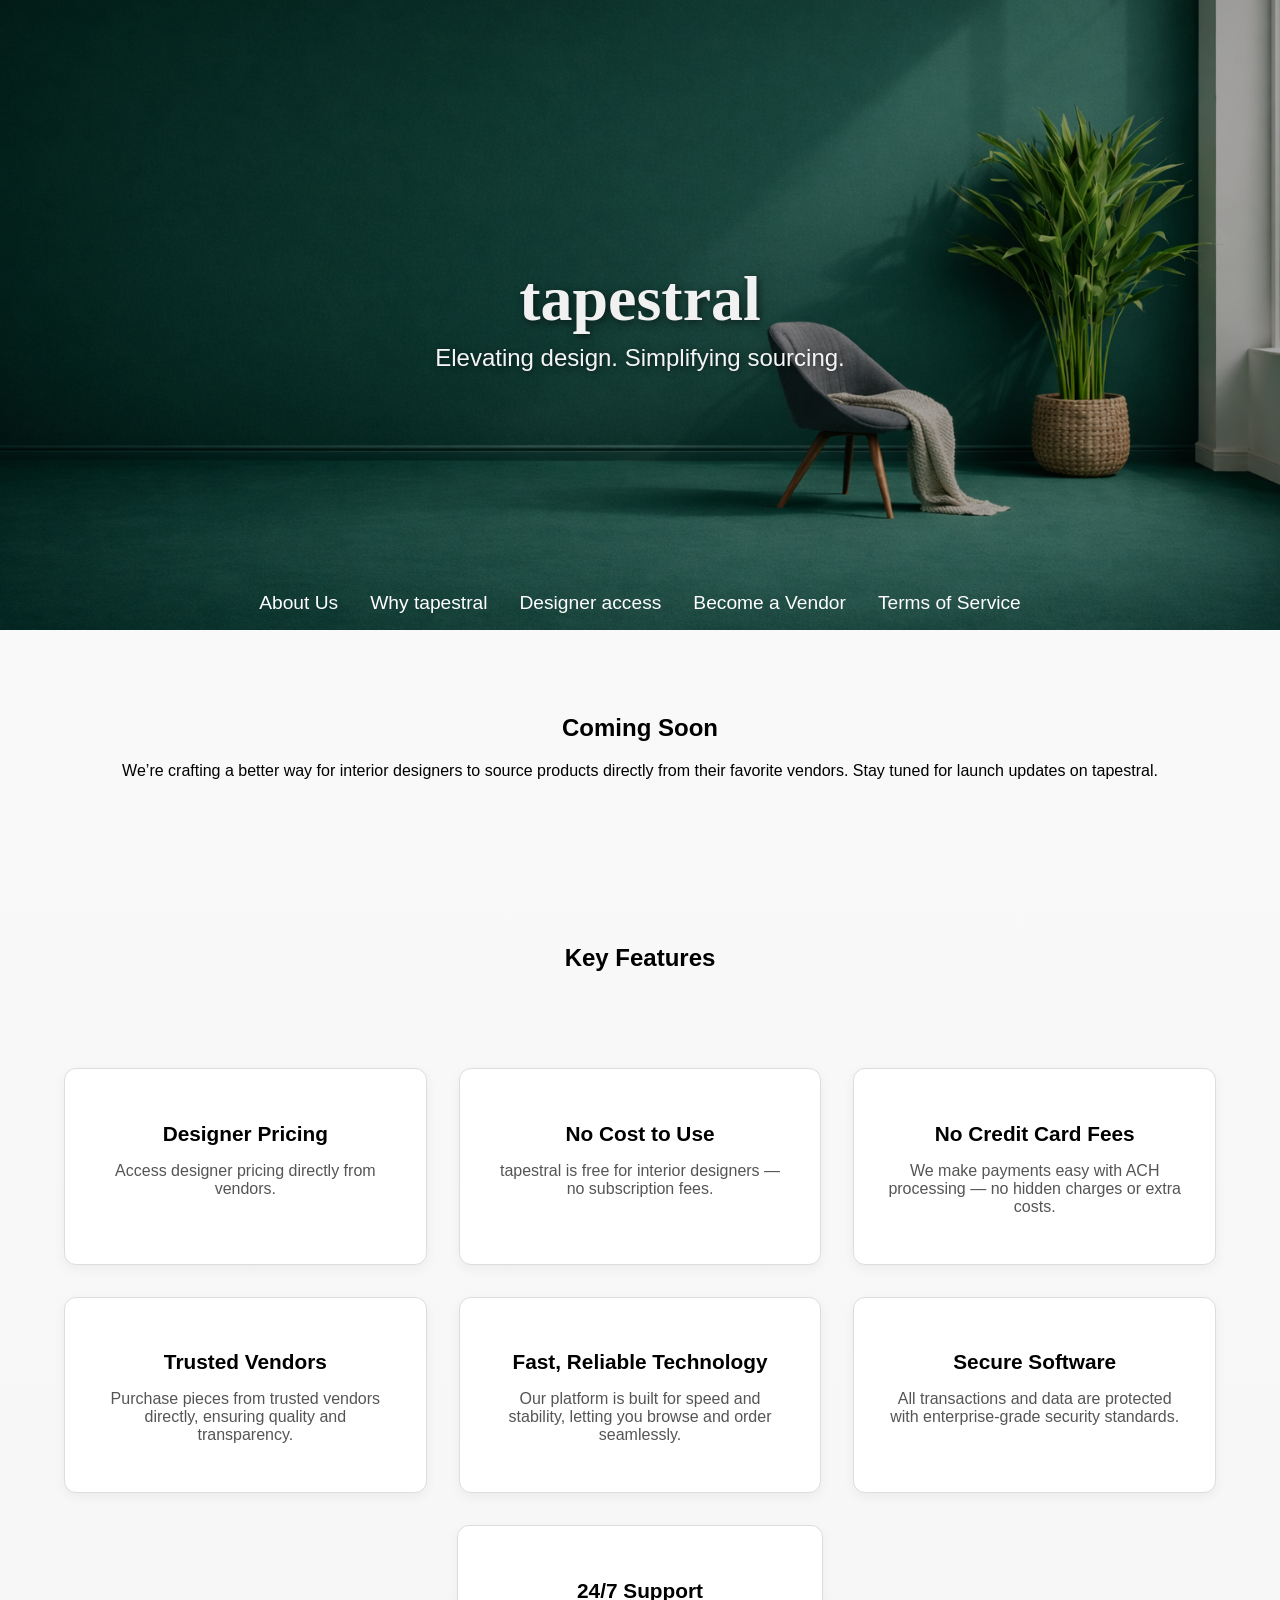
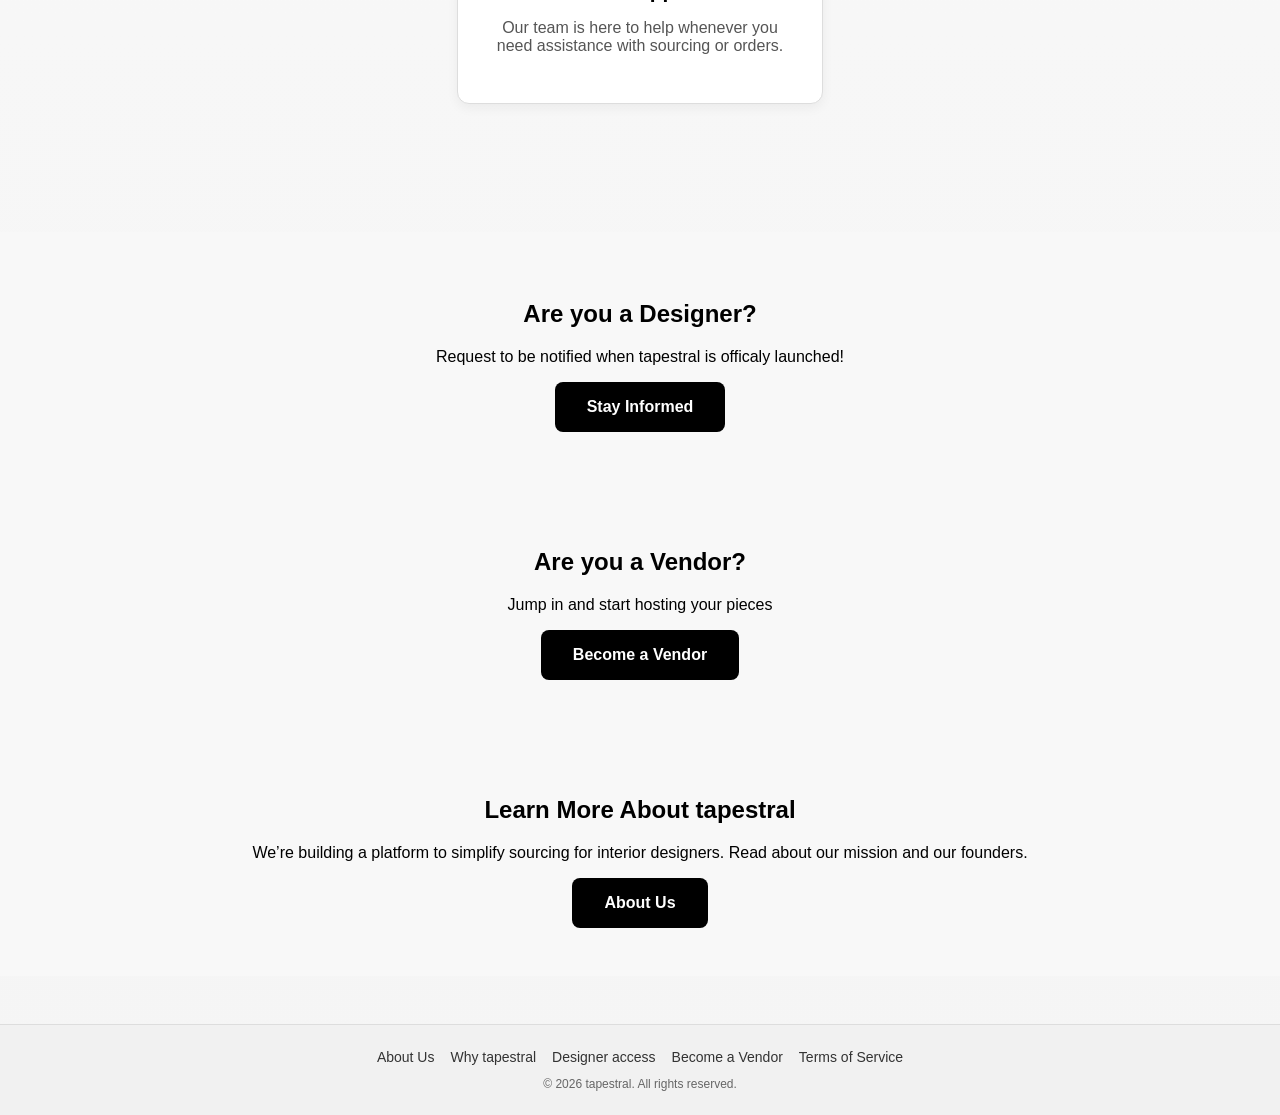
==== index.html @ f29b3b53 "update to brand image" ====
<!DOCTYPE html>
<html lang="en">

<head>
    <!-- Google tag (gtag.js) -->
    <script async src="https://www.googletagmanager.com/gtag/js?id=G-4TVK733BFR"></script>
    <script>
        window.dataLayer = window.dataLayer || [];
        function gtag() { dataLayer.push(arguments); }
        gtag('js', new Date());

        gtag('config', 'G-4TVK733BFR');
    </script>

    <meta charset="UTF-8" />
    <meta name="viewport" content="width=device-width, initial-scale=1.0" />


    <!-- Primary Meta Tags -->
    <title>Furniture for Interior Designers - tapestral</title>
    <meta name="title" content="Furniture for Interior Designers - tapestral">
    <meta name="description"
        content="tapestral is a sourcing platform built for interior designers. Purchase directly from trusted vendors, get designer pricing, and simplify your workflow. Launching soon!">
    <meta name="author" content="tapestral">
    <meta name="robots" content="all">

    <!-- Canonical URL -->
    <link rel="canonical" href="https://www.tapestral.com/index.html">
    <link rel="icon" href="https://www.tapestral.com/images/favicon.ico">

    <!-- Open Graph / Facebook -->
    <meta property="og:type" content="website">
    <meta property="og:url" content="https://www.tapestral.com/">
    <meta property="og:title" content="Furniture for Interior Designers - tapestral">
    <meta property="og:description"
        content="We’re crafting a better way for interior designers to source products directly from their favorite vendors. Request early access today.">
    <meta property="og:image" content="https://www.tapestral.com/images/tapestral_brand.png">

    <!-- Twitter -->
    <meta property="twitter:card" content="summary_large_image">
    <meta property="twitter:url" content="https://www.tapestral.com/">
    <meta property="twitter:title" content="Furniture for Interior Designers - tapestral">
    <meta property="twitter:description"
        content="A better way for interior designers to purchase from vendors. tapestral is launching soon.">
    <meta property="twitter:image" content="https://www.tapestral.com/images/tapestral_brand.png">

    <!-- Structured Data / Schema.org -->
    <script type="application/ld+json">
    {
        "@context": "https://schema.org",
        "@type": "Organization",
        "name": "tapestral",
        "url": "https://www.tapestral.com/",
        "logo": "https://www.tapestral.com/images/tapestral_brand.png",
        "description": "A platform for interior designers to purchase directly from vendors and simplify sourcing.",
        "sameAs": []
    }
    </script>

    <style>
        body {
            font-family: 'Inter', sans-serif;
            margin: 0;
            padding: 0;
            overflow-x: hidden;
        }

        .site-wrapper {
            min-height: 100vh;
            background: linear-gradient(180deg, #fafafa 0%, #f5f5f5 100%);
        }

        main {
            padding-top: 0;
        }

        /* Hero Section */
        .hero-header {
            position: relative;
            height: 70vh;
            background-image: url("images/tap_hero_8.png");
            background-size: cover;
            background-position: center;
            background-repeat: no-repeat;
            display: flex;
            justify-content: center;
            align-items: center;
            text-align: center;
        }

        .hero-header::before {
            content: '';
            position: absolute;
            inset: 0;
            background: rgba(0, 0, 0, 0.35);
            z-index: 1;
        }

        .hero-overlay {
            position: relative;
            z-index: 2;
            width: 100%;
            height: 100%;
            display: flex;
            flex-direction: column;
            justify-content: space-between;
            align-items: center;
            padding: 2rem;
            color: white;
            text-align: center;
        }

        .hero-center {
            display: flex;
            flex-direction: column;
            align-items: center;
            justify-content: center;
            flex-grow: 1;
        }

        .hero-title {
            font-family: 'Playfair Display', serif;
            font-size: 4rem;
            font-weight: bold;
            margin-bottom: 0.5rem;
            text-shadow: 2px 2px 8px rgba(0, 0, 0, 0.6);
            color: #f1f1f1;
        }

        .hero-subtitle {
            font-size: 1.5rem;
            font-weight: 400;
            margin: 0;
            color: #f5f5f5;
            text-shadow: 1px 1px 6px rgba(0, 0, 0, 0.5);
            max-width: 800px;
        }

        .hero-title a {
            color: inherit;
            text-decoration: none;
        }

        /* Desktop Nav */
        .hero-nav {
            display: flex;
            gap: 2rem;
            margin-bottom: 1rem;
        }

        .hero-nav a {
            color: white;
            text-decoration: none;
            font-size: 1.2rem;
            font-weight: 500;
            transition: color 0.3s ease;
        }

        .hero-nav a:hover {
            text-decoration: underline;
            color: #ffcc00;
        }

        .hamburger {
            display: none;
            position: absolute;
            top: 2rem;
            right: 2rem;
            width: 28px;
            height: 28px;
            cursor: pointer;
            z-index: 3;
            background: transparent;
            border: none;
            padding: 0;
        }

        .hamburger span {
            position: absolute;
            left: 0;
            width: 100%;
            height: 4px;
            background: white;
            border-radius: 2px;
            transform-origin: center;
            transition: all 0.3s ease;
        }

        .hamburger span:nth-child(1) {
            top: 8px;
        }

        .hamburger span:nth-child(2) {
            top: 16px;
        }

        .hamburger span:nth-child(3) {
            top: 24px;
        }

        .hamburger.active span:nth-child(1) {
            top: 16px;
            transform: rotate(45deg);
        }

        .hamburger.active span:nth-child(2) {
            opacity: 0;
        }

        .hamburger.active span:nth-child(3) {
            top: 16px;
            transform: rotate(-45deg);
        }


        .mobile-nav {
            flex-direction: column;
            position: absolute;
            top: 80px;
            right: 24px;
            background: white;
            padding: 1rem;
            border-radius: 8px;
            box-shadow: 0 4px 12px rgba(0, 0, 0, 0.2);
            z-index: 3;
            max-height: 0;
            overflow: hidden;
            opacity: 0;
            transform: translateY(-10px);
            transition: all 0.3s ease;
            display: flex;
            flex-direction: column;
            gap: 1rem;
        }

        .mobile-nav.open {
            max-height: 500px;
            opacity: 1;
            transform: translateY(0);
        }

        .mobile-nav a {
            color: black;
            text-decoration: none;
            padding: 0.5rem 0;
            font-weight: 500;
        }

        .mobile-nav a:hover {
            text-decoration: underline;
        }

        /* Responsive */
        @media (max-width: 768px) {
            .hero-nav {
                display: none;
            }

            .hamburger {
                display: block;
            }
        }

        /* Features Section */
        .features {
            display: flex;
            flex-wrap: wrap;
            justify-content: center;
            gap: 2rem;
            padding: 4rem 2rem;
            text-align: center;
        }

        .feature-card {
            background: #fff;
            border: 1px solid #ddd;
            border-radius: 12px;
            padding: 2rem;
            flex: 1 1 250px;
            max-width: 300px;
            box-shadow: 0 4px 12px rgba(0, 0, 0, 0.05);
            transition: transform 0.3s ease;
        }

        .feature-card:hover {
            transform: translateY(-5px);
        }

        .feature-card h3 {
            font-size: 1.3rem;
            margin-bottom: 0.5rem;
        }

        .feature-card p {
            font-size: 1rem;
            color: #555;
        }

        /* CTA Section */
        .cta-section {
            text-align: center;
            padding: 3rem 2rem;
            background: #f8f8f8;
        }

        .cta-button {
            display: inline-block;
            background: black;
            color: white;
            padding: 1rem 2rem;
            border-radius: 8px;
            text-decoration: none;
            font-weight: 600;
            transition: background 0.3s ease;
        }

        .cta-button:hover {
            background: grey;
        }

        /* Footer */
        .footer {
            background-color: #f1f1f1;
            color: #333;
            padding: 24px 16px;
            border-top: 1px solid #ddd;
            margin-top: 48px;
        }

        .footer-content {
            max-width: 1200px;
            margin: 0 auto;
            display: flex;
            flex-direction: column;
            align-items: center;
            text-align: center;
            gap: 12px;
        }

        .footer-links {
            display: flex;
            flex-wrap: wrap;
            gap: 16px;
            justify-content: center;
        }

        .footer-links a {
            color: #333;
            text-decoration: none;
            font-size: 14px;
        }

        .footer-links a:hover {
            text-decoration: underline;
        }

        .footer-copy {
            font-size: 12px;
            color: #666;
        }
    </style>
</head>

<body>
    <div class="site-wrapper">
        <div class="hero-header">
            <div class="hero-overlay">
                <div class="hero-center">
                    <h1 class="hero-title"><a href="index.html">tapestral</a></h1>
                    <h2 class="hero-subtitle">Elevating design. Simplifying sourcing.</h2>
                </div>

                <!-- Desktop Nav -->
                <nav class="hero-nav">
                    <a href="about.html">About Us</a>
                    <a href="why-tapestral.html">Why tapestral</a>
                    <a href="designer-access.html">Designer access</a>
                    <a href="become-a-vendor.html">Become a Vendor</a>
                    <a href="terms-of-service.html">Terms of Service</a>
                </nav>

                <!-- Mobile Nav -->
                <button class="hamburger" onclick="toggleMenu()">
                    <span></span>
                    <span></span>
                    <span></span>
                </button>
                <nav id="mobileNav" class="mobile-nav">
                    <a href="about.html">About Us</a>
                    <a href="why-tapestral.html">Why tapestral</a>
                    <a href="designer-access.html">Designer access</a>
                    <a href="become-a-vendor.html">Become a Vendor</a>
                    <a href="terms-of-service.html">Terms of Service</a>
                </nav>
            </div>
        </div>

        <main>
            <section style="padding: 4rem; text-align: center;">
                <h2>Coming Soon</h2>
                <p>We’re crafting a better way for interior designers to source products directly from their favorite
                    vendors. Stay tuned for launch updates on tapestral.</p>
            </section>

            <section style="padding: 4rem 2rem; text-align: center;">
                <h2 style="margin-bottom: 2rem;">Key Features</h2>
                <div class="features">
                    <div class="feature-card">
                        <h3>Designer Pricing</h3>
                        <p>Access designer pricing directly from vendors.</p>
                    </div>
                    <div class="feature-card">
                        <h3>No Cost to Use</h3>
                        <p>tapestral is free for interior designers — no subscription fees.</p>
                    </div>
                    <div class="feature-card">
                        <h3>No Credit Card Fees</h3>
                        <p>We make payments easy with ACH processing — no hidden charges or extra costs.</p>
                    </div>
                    <div class="feature-card">
                        <h3>Trusted Vendors</h3>
                        <p>Purchase pieces from trusted vendors directly, ensuring quality and transparency.</p>
                    </div>
                    <div class="feature-card">
                        <h3>Fast, Reliable Technology</h3>
                        <p>Our platform is built for speed and stability, letting you browse and order seamlessly.</p>
                    </div>
                    <div class="feature-card">
                        <h3>Secure Software</h3>
                        <p>All transactions and data are protected with enterprise-grade security standards.</p>
                    </div>
                    <div class="feature-card">
                        <h3>24/7 Support</h3>
                        <p>Our team is here to help whenever you need assistance with sourcing or orders.</p>
                    </div>
                </div>
            </section>
            <section class="cta-section">
                <h2>Are you a Designer?</h2>
                <p>Request to be notified when tapestral is officaly launched!</p>
                <a href="designer-access.html" class="cta-button">Stay Informed</a>
            </section>

            <section class="cta-section">
                <h2>Are you a Vendor?</h2>
                <p>Jump in and start hosting your pieces</p>
                <a href="become-a-vendor.html" class="cta-button">Become a Vendor</a>
            </section>

            <section class="cta-section">
                <h2>Learn More About tapestral</h2>
                <p>We’re building a platform to simplify sourcing for interior designers. Read about our mission and our
                    founders.</p>
                <a href="about.html" class="cta-button">About Us</a>
            </section>


            <footer class="footer">
                <div class="footer-content">
                    <div class="footer-links">
                        <a href="about.html">About Us</a>
                        <a href="why-tapestral.html">Why tapestral</a>
                        <a href="designer-access.html">Designer access</a>
                        <a href="become-a-vendor.html">Become a Vendor</a>
                        <a href="terms-of-service.html">Terms of Service</a>
                    </div>
                    <div class="footer-copy">
                        &copy; <span id="year"></span> tapestral. All rights reserved.
                    </div>
                </div>
            </footer>
        </main>
    </div>

    <script>
        // Year auto-update
        document.getElementById("year").textContent = new Date().getFullYear();

        // Toggle mobile nav
        function toggleMenu() {
            const nav = document.getElementById("mobileNav");
            const burger = document.querySelector(".hamburger");

            nav.classList.toggle("open");
            burger.classList.toggle("active");
        }
    </script>
</body>

</html>
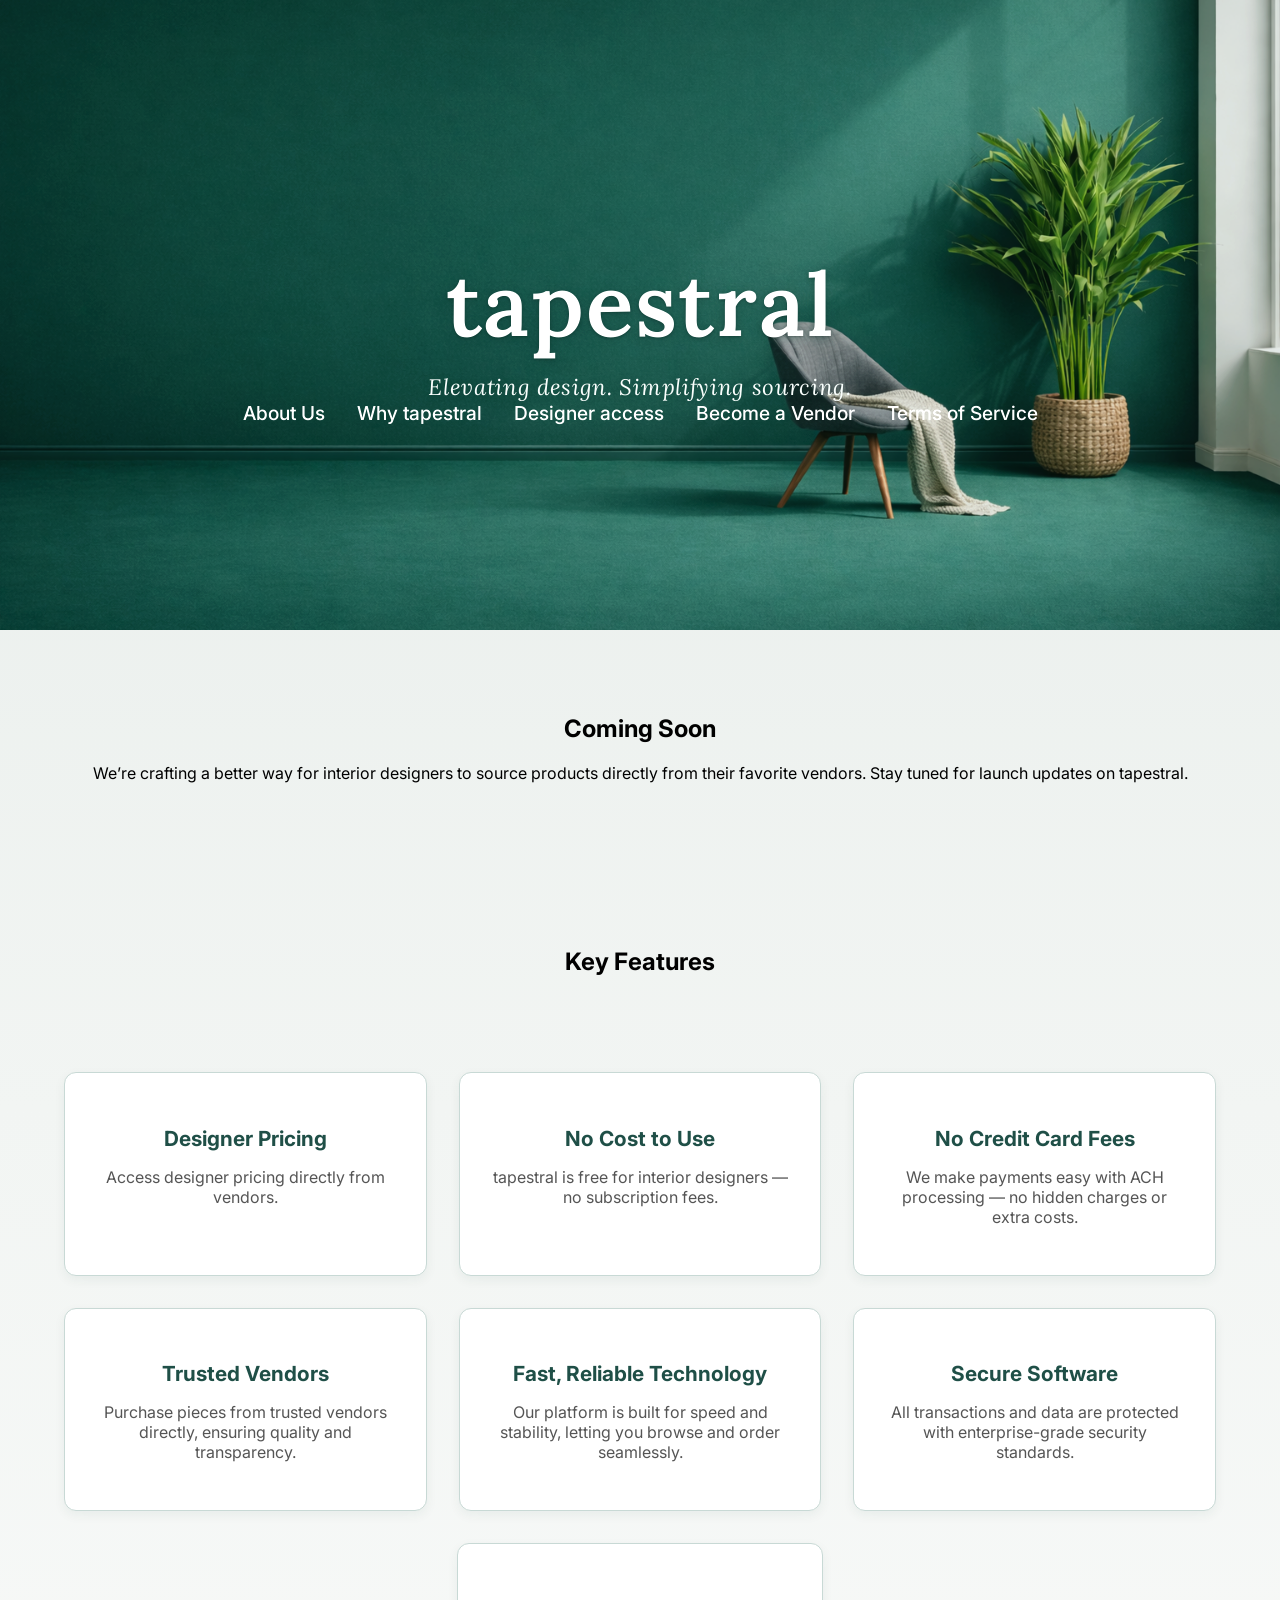
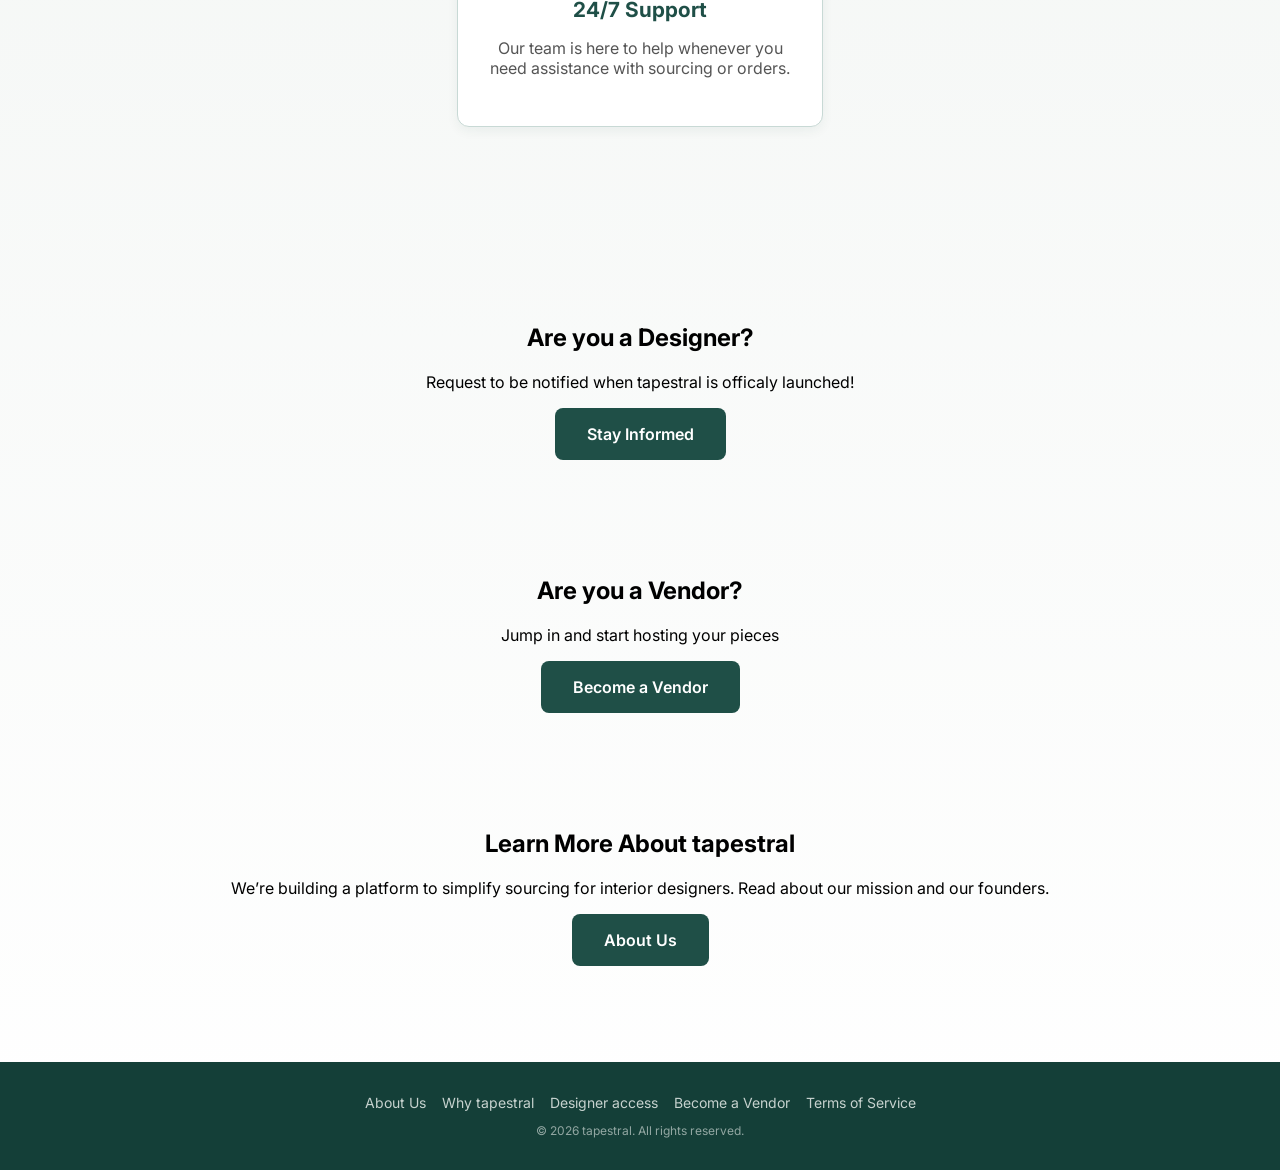
==== commit 303eae1c: "update to brand image" ====
--- a/index.html
+++ b/index.html
@@ -27,6 +27,9 @@
     <!-- Canonical URL -->
     <link rel="canonical" href="https://www.tapestral.com/index.html">
     <link rel="icon" href="https://www.tapestral.com/images/favicon.ico">
+    <link rel="preconnect" href="https://fonts.googleapis.com">
+    <link rel="preconnect" href="https://fonts.gstatic.com" crossorigin>
+    <link href="https://fonts.googleapis.com/css2?family=Lora:ital,wght@0,400;0,500;0,600;0,700;1,400&family=Inter:wght@300;400;500;600&display=swap" rel="stylesheet">
 
     <!-- Open Graph / Facebook -->
     <meta property="og:type" content="website">
@@ -57,211 +60,8 @@
     }
     </script>
 
+    <link rel="stylesheet" href="style.css">
     <style>
-        body {
-            font-family: 'Inter', sans-serif;
-            margin: 0;
-            padding: 0;
-            overflow-x: hidden;
-        }
-
-        .site-wrapper {
-            min-height: 100vh;
-            background: linear-gradient(180deg, #fafafa 0%, #f5f5f5 100%);
-        }
-
-        main {
-            padding-top: 0;
-        }
-
-        /* Hero Section */
-        .hero-header {
-            position: relative;
-            height: 70vh;
-            background-image: url("images/tap_hero_8.png");
-            background-size: cover;
-            background-position: center;
-            background-repeat: no-repeat;
-            display: flex;
-            justify-content: center;
-            align-items: center;
-            text-align: center;
-        }
-
-        .hero-header::before {
-            content: '';
-            position: absolute;
-            inset: 0;
-            background: rgba(0, 0, 0, 0.35);
-            z-index: 1;
-        }
-
-        .hero-overlay {
-            position: relative;
-            z-index: 2;
-            width: 100%;
-            height: 100%;
-            display: flex;
-            flex-direction: column;
-            justify-content: space-between;
-            align-items: center;
-            padding: 2rem;
-            color: white;
-            text-align: center;
-        }
-
-        .hero-center {
-            display: flex;
-            flex-direction: column;
-            align-items: center;
-            justify-content: center;
-            flex-grow: 1;
-        }
-
-        .hero-title {
-            font-family: 'Playfair Display', serif;
-            font-size: 4rem;
-            font-weight: bold;
-            margin-bottom: 0.5rem;
-            text-shadow: 2px 2px 8px rgba(0, 0, 0, 0.6);
-            color: #f1f1f1;
-        }
-
-        .hero-subtitle {
-            font-size: 1.5rem;
-            font-weight: 400;
-            margin: 0;
-            color: #f5f5f5;
-            text-shadow: 1px 1px 6px rgba(0, 0, 0, 0.5);
-            max-width: 800px;
-        }
-
-        .hero-title a {
-            color: inherit;
-            text-decoration: none;
-        }
-
-        /* Desktop Nav */
-        .hero-nav {
-            display: flex;
-            gap: 2rem;
-            margin-bottom: 1rem;
-        }
-
-        .hero-nav a {
-            color: white;
-            text-decoration: none;
-            font-size: 1.2rem;
-            font-weight: 500;
-            transition: color 0.3s ease;
-        }
-
-        .hero-nav a:hover {
-            text-decoration: underline;
-            color: #ffcc00;
-        }
-
-        .hamburger {
-            display: none;
-            position: absolute;
-            top: 2rem;
-            right: 2rem;
-            width: 28px;
-            height: 28px;
-            cursor: pointer;
-            z-index: 3;
-            background: transparent;
-            border: none;
-            padding: 0;
-        }
-
-        .hamburger span {
-            position: absolute;
-            left: 0;
-            width: 100%;
-            height: 4px;
-            background: white;
-            border-radius: 2px;
-            transform-origin: center;
-            transition: all 0.3s ease;
-        }
-
-        .hamburger span:nth-child(1) {
-            top: 8px;
-        }
-
-        .hamburger span:nth-child(2) {
-            top: 16px;
-        }
-
-        .hamburger span:nth-child(3) {
-            top: 24px;
-        }
-
-        .hamburger.active span:nth-child(1) {
-            top: 16px;
-            transform: rotate(45deg);
-        }
-
-        .hamburger.active span:nth-child(2) {
-            opacity: 0;
-        }
-
-        .hamburger.active span:nth-child(3) {
-            top: 16px;
-            transform: rotate(-45deg);
-        }
-
-
-        .mobile-nav {
-            flex-direction: column;
-            position: absolute;
-            top: 80px;
-            right: 24px;
-            background: white;
-            padding: 1rem;
-            border-radius: 8px;
-            box-shadow: 0 4px 12px rgba(0, 0, 0, 0.2);
-            z-index: 3;
-            max-height: 0;
-            overflow: hidden;
-            opacity: 0;
-            transform: translateY(-10px);
-            transition: all 0.3s ease;
-            display: flex;
-            flex-direction: column;
-            gap: 1rem;
-        }
-
-        .mobile-nav.open {
-            max-height: 500px;
-            opacity: 1;
-            transform: translateY(0);
-        }
-
-        .mobile-nav a {
-            color: black;
-            text-decoration: none;
-            padding: 0.5rem 0;
-            font-weight: 500;
-        }
-
-        .mobile-nav a:hover {
-            text-decoration: underline;
-        }
-
-        /* Responsive */
-        @media (max-width: 768px) {
-            .hero-nav {
-                display: none;
-            }
-
-            .hamburger {
-                display: block;
-            }
-        }
-
-        /* Features Section */
         .features {
             display: flex;
             flex-wrap: wrap;
@@ -273,12 +73,12 @@
 
         .feature-card {
             background: #fff;
-            border: 1px solid #ddd;
+            border: 1px solid #c8d9d5;
             border-radius: 12px;
             padding: 2rem;
             flex: 1 1 250px;
             max-width: 300px;
-            box-shadow: 0 4px 12px rgba(0, 0, 0, 0.05);
+            box-shadow: 0 4px 12px rgba(20, 63, 56, 0.06);
             transition: transform 0.3s ease;
         }
 
@@ -289,74 +89,12 @@
         .feature-card h3 {
             font-size: 1.3rem;
             margin-bottom: 0.5rem;
+            color: #1f4f47;
         }
 
         .feature-card p {
             font-size: 1rem;
             color: #555;
-        }
-
-        /* CTA Section */
-        .cta-section {
-            text-align: center;
-            padding: 3rem 2rem;
-            background: #f8f8f8;
-        }
-
-        .cta-button {
-            display: inline-block;
-            background: black;
-            color: white;
-            padding: 1rem 2rem;
-            border-radius: 8px;
-            text-decoration: none;
-            font-weight: 600;
-            transition: background 0.3s ease;
-        }
-
-        .cta-button:hover {
-            background: grey;
-        }
-
-        /* Footer */
-        .footer {
-            background-color: #f1f1f1;
-            color: #333;
-            padding: 24px 16px;
-            border-top: 1px solid #ddd;
-            margin-top: 48px;
-        }
-
-        .footer-content {
-            max-width: 1200px;
-            margin: 0 auto;
-            display: flex;
-            flex-direction: column;
-            align-items: center;
-            text-align: center;
-            gap: 12px;
-        }
-
-        .footer-links {
-            display: flex;
-            flex-wrap: wrap;
-            gap: 16px;
-            justify-content: center;
-        }
-
-        .footer-links a {
-            color: #333;
-            text-decoration: none;
-            font-size: 14px;
-        }
-
-        .footer-links a:hover {
-            text-decoration: underline;
-        }
-
-        .footer-copy {
-            font-size: 12px;
-            color: #666;
         }
     </style>
 </head>
--- a/style.css
+++ b/style.css
@@ -0,0 +1,304 @@
+/* ============================
+   Tapestral – Global Styles
+   ============================ */
+
+/* Base */
+body {
+    font-family: 'Inter', sans-serif;
+    margin: 0;
+    padding: 0;
+    overflow-x: hidden;
+}
+
+.site-wrapper {
+    min-height: 100vh;
+    background: linear-gradient(180deg, #E6ECE9 0%, #F2F5F3 40%, #ffffff 100%);
+}
+
+main {
+    padding-top: 0;
+}
+
+/* ============================
+   Hero Section
+   ============================ */
+
+.hero-header {
+    position: relative;
+    min-height: 70vh;
+    background-image: url("images/tap_hero_8.png");
+    background-size: cover;
+    background-position: center;
+    background-repeat: no-repeat;
+    display: flex;
+    justify-content: center;
+    align-items: center;
+    text-align: center;
+    filter: brightness(1.04) saturate(1.02);
+}
+
+.hero-header::before {
+    content: '';
+    position: absolute;
+    inset: 0;
+    background: rgba(20, 63, 56, 0.15);
+    z-index: 1;
+}
+
+.hero-overlay {
+    position: relative;
+    z-index: 2;
+    width: 100%;
+    height: 100%;
+    display: flex;
+    flex-direction: column;
+    justify-content: space-between;
+    align-items: center;
+    padding: 2rem;
+    color: white;
+    text-align: center;
+}
+
+.hero-center {
+    display: flex;
+    flex-direction: column;
+    align-items: center;
+    justify-content: center;
+    flex-grow: 1;
+}
+
+.hero-title {
+    font-family: 'Lora', serif;
+    font-size: clamp(3rem, 8vw, 5.5rem);
+    font-weight: 600;
+    margin-bottom: 0.75rem;
+    letter-spacing: 0.02em;
+    text-shadow: 0 2px 12px rgba(20, 63, 56, 0.5), 0 1px 3px rgba(0, 0, 0, 0.3);
+    color: #ffffff;
+}
+
+.hero-subtitle {
+    font-family: 'Lora', serif;
+    font-size: clamp(1rem, 2.5vw, 1.4rem);
+    font-weight: 400;
+    font-style: italic;
+    margin: 0;
+    color: #f0f5f3;
+    text-shadow: 0 1px 6px rgba(20, 63, 56, 0.4);
+    max-width: 600px;
+    letter-spacing: 0.03em;
+}
+
+.hero-title a {
+    color: inherit;
+    text-decoration: none;
+}
+
+/* ============================
+   Navigation
+   ============================ */
+
+.hero-nav {
+    display: flex;
+    gap: 2rem;
+    margin-bottom: 1rem;
+}
+
+.hero-nav a {
+    color: white;
+    text-decoration: none;
+    font-size: 1.2rem;
+    font-weight: 500;
+    transition: color 0.3s ease;
+}
+
+.hero-nav a:hover {
+    text-decoration: underline;
+    color: #E6ECE9;
+}
+
+.hamburger {
+    display: none;
+    position: absolute;
+    top: 2rem;
+    right: 2rem;
+    width: 28px;
+    height: 28px;
+    cursor: pointer;
+    z-index: 3;
+    background: transparent;
+    border: none;
+    padding: 0;
+}
+
+.hamburger span {
+    position: absolute;
+    left: 0;
+    width: 100%;
+    height: 4px;
+    background: white;
+    border-radius: 2px;
+    transform-origin: center;
+    transition: all 0.3s ease;
+}
+
+.hamburger span:nth-child(1) { top: 8px; }
+.hamburger span:nth-child(2) { top: 16px; }
+.hamburger span:nth-child(3) { top: 24px; }
+
+.hamburger.active span:nth-child(1) {
+    top: 16px;
+    transform: rotate(45deg);
+}
+
+.hamburger.active span:nth-child(2) {
+    opacity: 0;
+}
+
+.hamburger.active span:nth-child(3) {
+    top: 16px;
+    transform: rotate(-45deg);
+}
+
+.mobile-nav {
+    flex-direction: column;
+    position: absolute;
+    top: 80px;
+    right: 24px;
+    background: #1f4f47;
+    padding: 1rem;
+    border-radius: 8px;
+    box-shadow: 0 4px 16px rgba(20, 63, 56, 0.4);
+    z-index: 3;
+    max-height: 0;
+    overflow: hidden;
+    opacity: 0;
+    transform: translateY(-10px);
+    transition: all 0.3s ease;
+    display: flex;
+    flex-direction: column;
+    gap: 1rem;
+}
+
+.mobile-nav.open {
+    max-height: 500px;
+    opacity: 1;
+    transform: translateY(0);
+}
+
+.mobile-nav a {
+    color: #E6ECE9;
+    text-decoration: none;
+    padding: 0.5rem 0;
+    font-weight: 500;
+}
+
+.mobile-nav a:hover {
+    color: #ffffff;
+    text-decoration: underline;
+}
+
+@media (max-width: 768px) {
+    .hero-nav {
+        display: none;
+    }
+
+    .hamburger {
+        display: block;
+    }
+}
+
+/* ============================
+   Shared Components
+   ============================ */
+
+.highlight-box {
+    background: #f0f5f3;
+    border: 1px solid #c8d9d5;
+    border-radius: 8px;
+    padding: 20px;
+    margin: 20px 0;
+}
+
+.highlight-box h3 {
+    margin-top: 0;
+    font-size: 20px;
+    color: #1f4f47;
+}
+
+.highlight-box ul {
+    margin: 12px 0 0;
+    padding-left: 20px;
+}
+
+.highlight-box ul li {
+    margin-bottom: 10px;
+    color: #555;
+}
+
+.cta-section {
+    text-align: center;
+    padding: 3rem 2rem;
+    background: transparent;
+}
+
+.cta-button {
+    display: inline-block;
+    background: #1f4f47;
+    color: white;
+    padding: 1rem 2rem;
+    border-radius: 8px;
+    text-decoration: none;
+    font-weight: 600;
+    transition: background 0.3s ease;
+}
+
+.cta-button:hover {
+    background: #143f38;
+}
+
+/* ============================
+   Footer
+   ============================ */
+
+.footer {
+    background-color: #143f38;
+    color: #E6ECE9;
+    padding: 32px 16px;
+    margin-top: 48px;
+}
+
+.footer-content {
+    max-width: 1200px;
+    margin: 0 auto;
+    display: flex;
+    flex-direction: column;
+    align-items: center;
+    text-align: center;
+    gap: 12px;
+}
+
+.footer-links {
+    display: flex;
+    flex-wrap: wrap;
+    gap: 16px;
+    justify-content: center;
+}
+
+.footer-links a {
+    color: #E6ECE9;
+    text-decoration: none;
+    font-size: 14px;
+    opacity: 0.85;
+}
+
+.footer-links a:hover {
+    text-decoration: underline;
+    opacity: 1;
+}
+
+.footer-copy {
+    font-size: 12px;
+    color: #E6ECE9;
+    opacity: 0.6;
+}
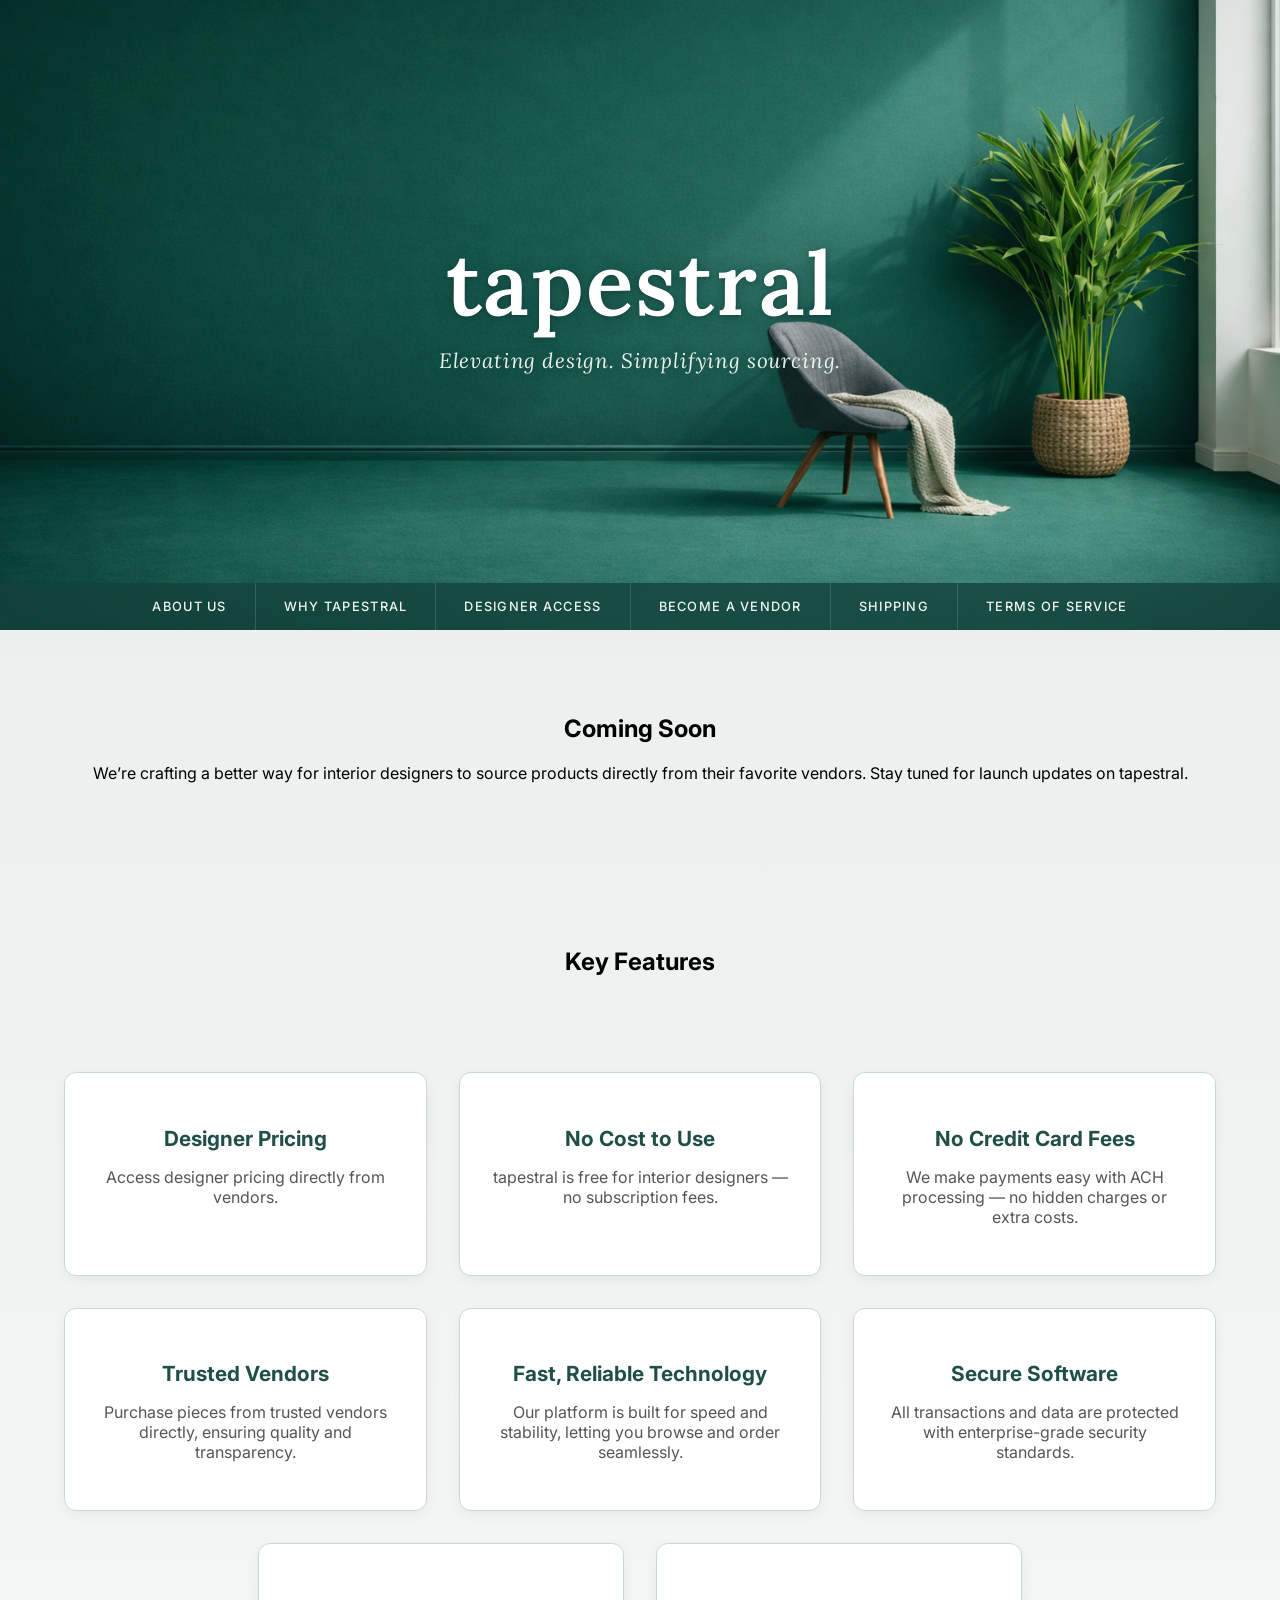
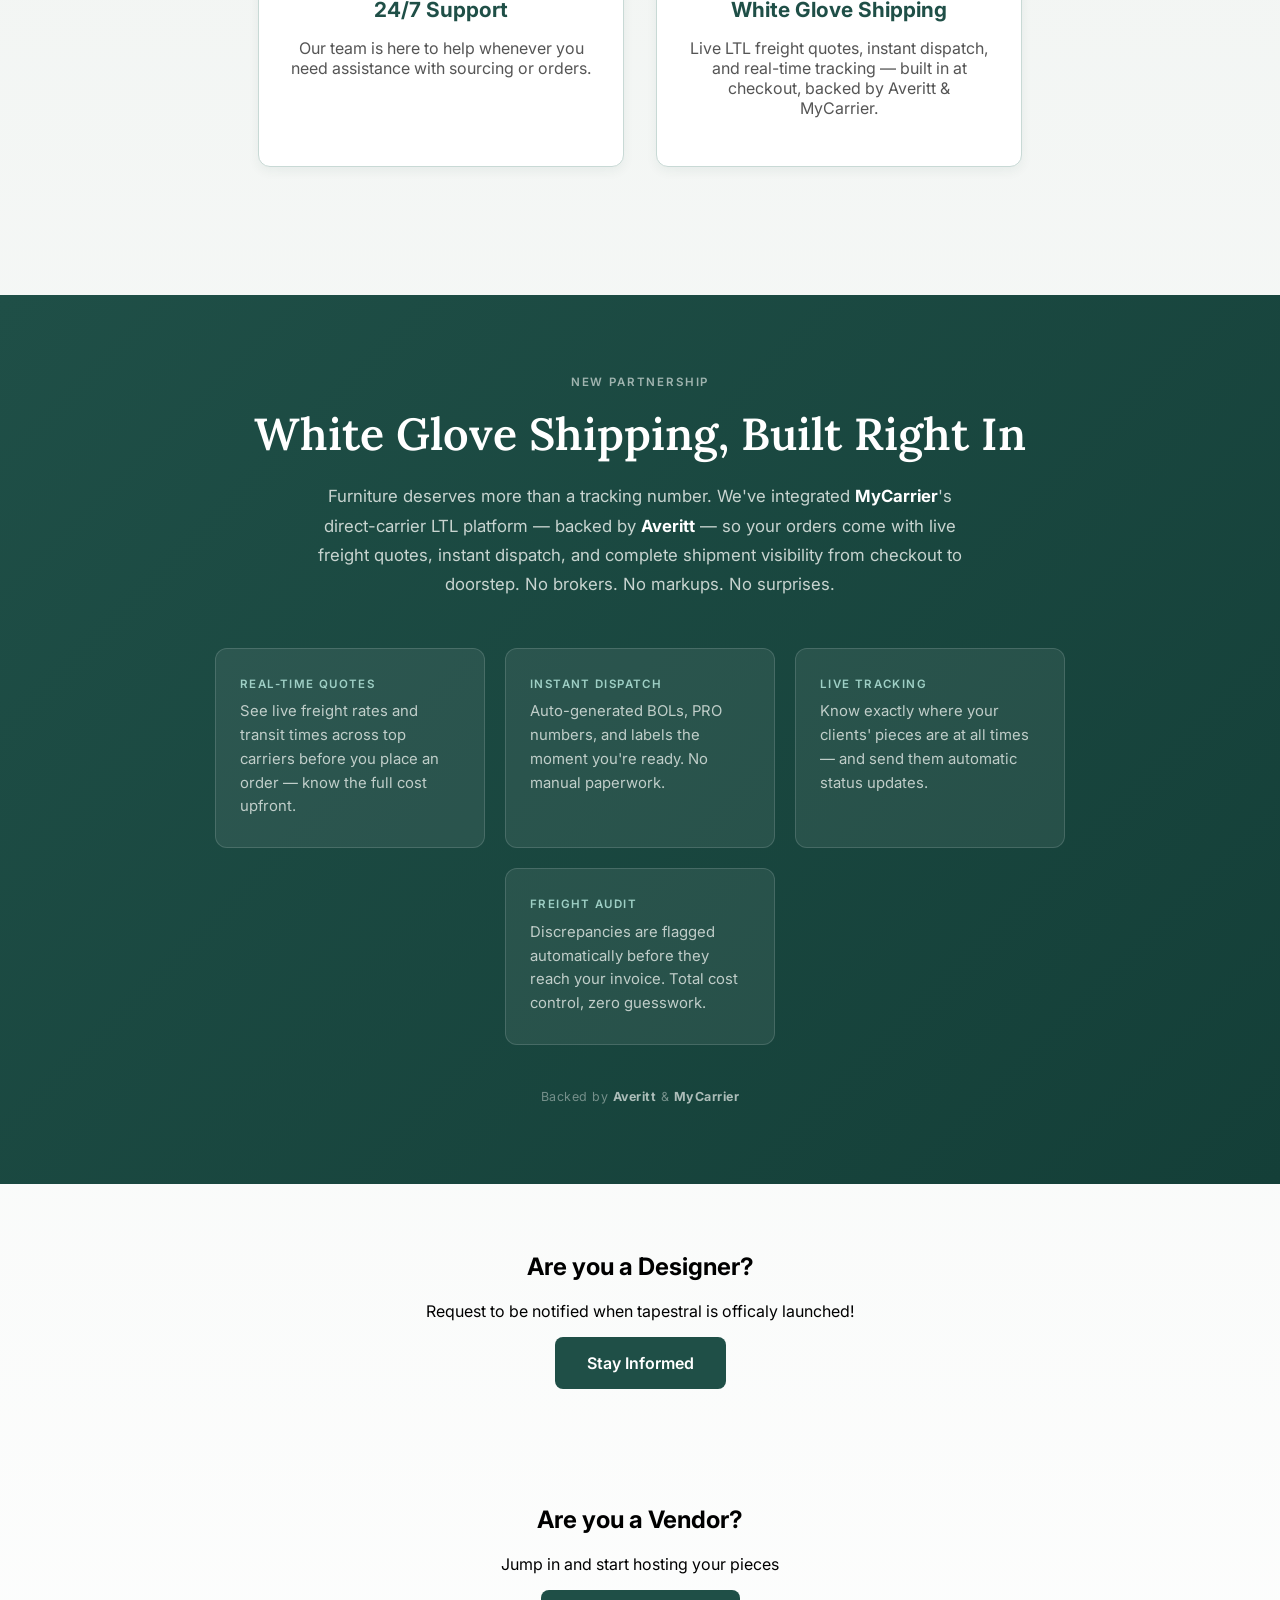
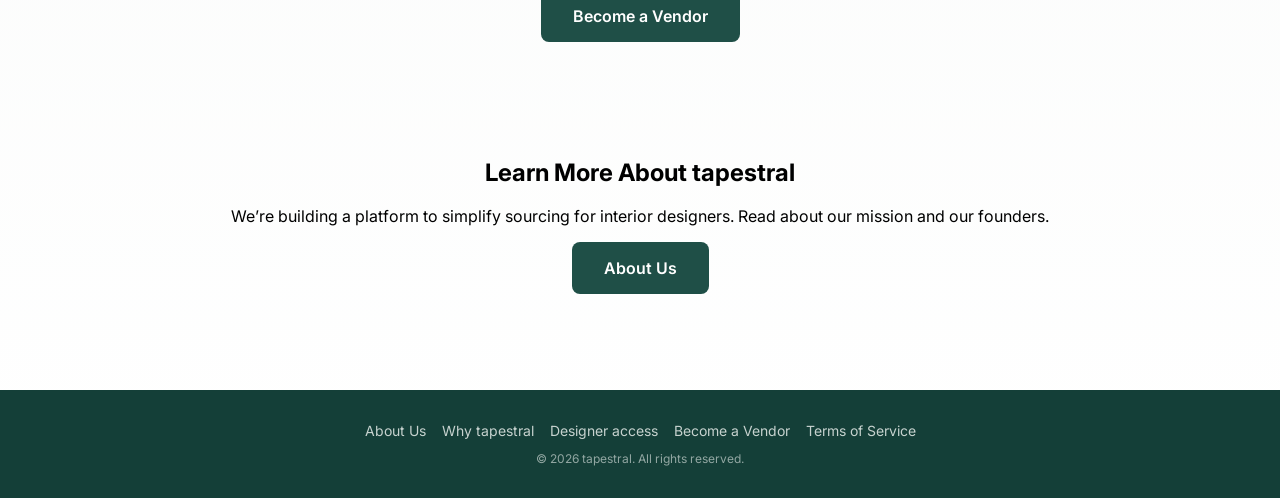
==== commit a0afe134: "update partnership" ====
--- a/index.html
+++ b/index.html
@@ -114,6 +114,7 @@
                     <a href="why-tapestral.html">Why tapestral</a>
                     <a href="designer-access.html">Designer access</a>
                     <a href="become-a-vendor.html">Become a Vendor</a>
+                    <a href="#shipping">Shipping</a>
                     <a href="terms-of-service.html">Terms of Service</a>
                 </nav>
 
@@ -128,6 +129,7 @@
                     <a href="why-tapestral.html">Why tapestral</a>
                     <a href="designer-access.html">Designer access</a>
                     <a href="become-a-vendor.html">Become a Vendor</a>
+                    <a href="#shipping">Shipping</a>
                     <a href="terms-of-service.html">Terms of Service</a>
                 </nav>
             </div>
@@ -171,8 +173,45 @@
                         <h3>24/7 Support</h3>
                         <p>Our team is here to help whenever you need assistance with sourcing or orders.</p>
                     </div>
-                </div>
-            </section>
+                    <div class="feature-card">
+                        <h3>White Glove Shipping</h3>
+                        <p>Live LTL freight quotes, instant dispatch, and real-time tracking — built in at checkout, backed by Averitt &amp; MyCarrier.</p>
+                    </div>
+                </div>
+            </section>
+
+            <section id="shipping" class="shipping-section">
+                <div class="shipping-inner">
+                    <div class="partner-eyebrow">New Partnership</div>
+                    <h2 class="shipping-heading">White Glove Shipping, Built Right In</h2>
+                    <p class="shipping-intro">
+                        Furniture deserves more than a tracking number. We've integrated <strong>MyCarrier</strong>'s
+                        direct-carrier LTL platform — backed by <strong>Averitt</strong> — so your orders come with
+                        live freight quotes, instant dispatch, and complete shipment visibility from checkout to
+                        doorstep. No brokers. No markups. No surprises.
+                    </p>
+                    <div class="shipping-features">
+                        <div class="shipping-card">
+                            <div class="shipping-card-label">Real-Time Quotes</div>
+                            <p>See live freight rates and transit times across top carriers before you place an order — know the full cost upfront.</p>
+                        </div>
+                        <div class="shipping-card">
+                            <div class="shipping-card-label">Instant Dispatch</div>
+                            <p>Auto-generated BOLs, PRO numbers, and labels the moment you're ready. No manual paperwork.</p>
+                        </div>
+                        <div class="shipping-card">
+                            <div class="shipping-card-label">Live Tracking</div>
+                            <p>Know exactly where your clients' pieces are at all times — and send them automatic status updates.</p>
+                        </div>
+                        <div class="shipping-card">
+                            <div class="shipping-card-label">Freight Audit</div>
+                            <p>Discrepancies are flagged automatically before they reach your invoice. Total cost control, zero guesswork.</p>
+                        </div>
+                    </div>
+                    <p class="shipping-powered">Backed by <strong>Averitt</strong> &amp; <strong>MyCarrier</strong></p>
+                </div>
+            </section>
+
             <section class="cta-section">
                 <h2>Are you a Designer?</h2>
                 <p>Request to be notified when tapestral is officaly launched!</p>
--- a/style.css
+++ b/style.css
@@ -25,15 +25,12 @@
 
 .hero-header {
     position: relative;
-    min-height: 70vh;
+    height: 70vh;
+    min-height: 420px;
     background-image: url("images/tap_hero_8.png");
     background-size: cover;
     background-position: center;
     background-repeat: no-repeat;
-    display: flex;
-    justify-content: center;
-    align-items: center;
-    text-align: center;
     filter: brightness(1.04) saturate(1.02);
 }
 
@@ -41,52 +38,49 @@
     content: '';
     position: absolute;
     inset: 0;
-    background: rgba(20, 63, 56, 0.15);
+    background: rgba(20, 63, 56, 0.12);
     z-index: 1;
 }
 
+/* Overlay fills the entire hero — all children position relative to it */
 .hero-overlay {
-    position: relative;
+    position: absolute;
+    inset: 0;
     z-index: 2;
+    color: white;
+}
+
+/* Title + subtitle: vertically centered, slightly above mid to account for nav bar */
+.hero-center {
+    position: absolute;
+    top: 50%;
+    left: 50%;
+    transform: translate(-50%, -60%);
     width: 100%;
-    height: 100%;
-    display: flex;
-    flex-direction: column;
-    justify-content: space-between;
-    align-items: center;
-    padding: 2rem;
-    color: white;
+    padding: 0 2rem;
+    box-sizing: border-box;
     text-align: center;
-}
-
-.hero-center {
-    display: flex;
-    flex-direction: column;
-    align-items: center;
-    justify-content: center;
-    flex-grow: 1;
 }
 
 .hero-title {
     font-family: 'Lora', serif;
     font-size: clamp(3rem, 8vw, 5.5rem);
     font-weight: 600;
-    margin-bottom: 0.75rem;
+    margin: 0 0 0.5rem;
     letter-spacing: 0.02em;
-    text-shadow: 0 2px 12px rgba(20, 63, 56, 0.5), 0 1px 3px rgba(0, 0, 0, 0.3);
+    text-shadow: 0 2px 16px rgba(20, 63, 56, 0.6), 0 1px 4px rgba(0, 0, 0, 0.25);
     color: #ffffff;
 }
 
 .hero-subtitle {
     font-family: 'Lora', serif;
-    font-size: clamp(1rem, 2.5vw, 1.4rem);
+    font-size: clamp(0.95rem, 2.2vw, 1.3rem);
     font-weight: 400;
     font-style: italic;
     margin: 0;
-    color: #f0f5f3;
-    text-shadow: 0 1px 6px rgba(20, 63, 56, 0.4);
-    max-width: 600px;
-    letter-spacing: 0.03em;
+    color: rgba(240, 245, 243, 0.92);
+    text-shadow: 0 1px 8px rgba(20, 63, 56, 0.5);
+    letter-spacing: 0.04em;
 }
 
 .hero-title a {
@@ -98,57 +92,74 @@
    Navigation
    ============================ */
 
+/* Desktop nav: frosted green bar pinned to bottom of hero */
 .hero-nav {
+    position: absolute;
+    bottom: 0;
+    left: 0;
+    right: 0;
     display: flex;
-    gap: 2rem;
-    margin-bottom: 1rem;
+    justify-content: center;
+    flex-wrap: wrap;
+    background: rgba(20, 63, 56, 0.78);
+    backdrop-filter: blur(10px);
+    -webkit-backdrop-filter: blur(10px);
 }
 
 .hero-nav a {
-    color: white;
+    color: #E6ECE9;
     text-decoration: none;
-    font-size: 1.2rem;
+    font-size: 0.8rem;
     font-weight: 500;
-    transition: color 0.3s ease;
+    letter-spacing: 0.1em;
+    text-transform: uppercase;
+    padding: 1rem 1.75rem;
+    border-right: 1px solid rgba(230, 236, 233, 0.15);
+    transition: background 0.2s ease, color 0.2s ease;
+}
+
+.hero-nav a:last-child {
+    border-right: none;
 }
 
 .hero-nav a:hover {
-    text-decoration: underline;
-    color: #E6ECE9;
-}
-
+    background: rgba(255, 255, 255, 0.1);
+    color: #ffffff;
+}
+
+/* Hamburger: top-right, semi-transparent green pill */
 .hamburger {
     display: none;
     position: absolute;
-    top: 2rem;
-    right: 2rem;
-    width: 28px;
-    height: 28px;
+    top: 1.25rem;
+    right: 1.25rem;
+    z-index: 3;
+    background: rgba(20, 63, 56, 0.6);
+    border: 1px solid rgba(230, 236, 233, 0.25);
+    border-radius: 8px;
+    width: 44px;
+    height: 44px;
     cursor: pointer;
-    z-index: 3;
-    background: transparent;
-    border: none;
     padding: 0;
+    box-sizing: border-box;
+    align-items: center;
+    justify-content: center;
+    flex-direction: column;
+    gap: 5px;
 }
 
 .hamburger span {
-    position: absolute;
-    left: 0;
-    width: 100%;
-    height: 4px;
+    display: block;
+    width: 20px;
+    height: 2px;
     background: white;
     border-radius: 2px;
     transform-origin: center;
     transition: all 0.3s ease;
 }
 
-.hamburger span:nth-child(1) { top: 8px; }
-.hamburger span:nth-child(2) { top: 16px; }
-.hamburger span:nth-child(3) { top: 24px; }
-
 .hamburger.active span:nth-child(1) {
-    top: 16px;
-    transform: rotate(45deg);
+    transform: translateY(7px) rotate(45deg);
 }
 
 .hamburger.active span:nth-child(2) {
@@ -156,32 +167,33 @@
 }
 
 .hamburger.active span:nth-child(3) {
-    top: 16px;
-    transform: rotate(-45deg);
-}
-
+    transform: translateY(-7px) rotate(-45deg);
+}
+
+/* Mobile dropdown */
 .mobile-nav {
-    flex-direction: column;
-    position: absolute;
-    top: 80px;
-    right: 24px;
-    background: #1f4f47;
-    padding: 1rem;
-    border-radius: 8px;
-    box-shadow: 0 4px 16px rgba(20, 63, 56, 0.4);
+    position: absolute;
+    top: 4.5rem;
+    right: 1.25rem;
     z-index: 3;
+    background: rgba(20, 63, 56, 0.95);
+    backdrop-filter: blur(12px);
+    -webkit-backdrop-filter: blur(12px);
+    border: 1px solid rgba(230, 236, 233, 0.2);
+    border-radius: 10px;
+    box-shadow: 0 8px 32px rgba(20, 63, 56, 0.5);
+    min-width: 200px;
     max-height: 0;
     overflow: hidden;
     opacity: 0;
-    transform: translateY(-10px);
-    transition: all 0.3s ease;
+    transform: translateY(-8px);
+    transition: max-height 0.3s ease, opacity 0.3s ease, transform 0.3s ease;
     display: flex;
     flex-direction: column;
-    gap: 1rem;
 }
 
 .mobile-nav.open {
-    max-height: 500px;
+    max-height: 400px;
     opacity: 1;
     transform: translateY(0);
 }
@@ -189,13 +201,21 @@
 .mobile-nav a {
     color: #E6ECE9;
     text-decoration: none;
-    padding: 0.5rem 0;
+    padding: 0.85rem 1.5rem;
+    font-size: 0.875rem;
     font-weight: 500;
+    letter-spacing: 0.04em;
+    border-bottom: 1px solid rgba(230, 236, 233, 0.1);
+    transition: background 0.2s ease, color 0.2s ease;
+}
+
+.mobile-nav a:last-child {
+    border-bottom: none;
 }
 
 .mobile-nav a:hover {
+    background: rgba(255, 255, 255, 0.1);
     color: #ffffff;
-    text-decoration: underline;
 }
 
 @media (max-width: 768px) {
@@ -204,7 +224,7 @@
     }
 
     .hamburger {
-        display: block;
+        display: flex;
     }
 }
 
@@ -258,6 +278,101 @@
 }
 
 /* ============================
+   Shipping Partner Section
+   ============================ */
+
+.shipping-section {
+    background: linear-gradient(135deg, #1f4f47 0%, #143f38 100%);
+    color: #E6ECE9;
+    padding: 5rem 2rem;
+}
+
+.shipping-inner {
+    max-width: 1000px;
+    margin: 0 auto;
+    text-align: center;
+}
+
+.partner-eyebrow {
+    font-size: 0.72rem;
+    font-weight: 600;
+    letter-spacing: 0.16em;
+    text-transform: uppercase;
+    color: rgba(230, 236, 233, 0.65);
+    margin-bottom: 1rem;
+}
+
+.shipping-heading {
+    font-family: 'Lora', serif;
+    font-size: clamp(1.8rem, 4vw, 2.8rem);
+    font-weight: 600;
+    color: #ffffff;
+    margin: 0 0 1.25rem;
+}
+
+.shipping-intro {
+    font-size: 1.05rem;
+    line-height: 1.75;
+    color: rgba(230, 236, 233, 0.85);
+    max-width: 680px;
+    margin: 0 auto 3rem;
+}
+
+.shipping-intro strong {
+    color: #ffffff;
+}
+
+.shipping-features {
+    display: flex;
+    flex-wrap: wrap;
+    gap: 1.25rem;
+    justify-content: center;
+    margin-bottom: 2.75rem;
+}
+
+.shipping-card {
+    background: rgba(255, 255, 255, 0.07);
+    border: 1px solid rgba(230, 236, 233, 0.16);
+    border-radius: 12px;
+    padding: 1.75rem 1.5rem;
+    flex: 1 1 200px;
+    max-width: 220px;
+    text-align: left;
+    transition: background 0.25s ease;
+}
+
+.shipping-card:hover {
+    background: rgba(255, 255, 255, 0.12);
+}
+
+.shipping-card-label {
+    font-size: 0.72rem;
+    font-weight: 600;
+    letter-spacing: 0.12em;
+    text-transform: uppercase;
+    color: #9ecfc5;
+    margin-bottom: 0.6rem;
+}
+
+.shipping-card p {
+    font-size: 0.93rem;
+    line-height: 1.6;
+    color: rgba(230, 236, 233, 0.8);
+    margin: 0;
+}
+
+.shipping-powered {
+    font-size: 0.78rem;
+    color: rgba(230, 236, 233, 0.45);
+    letter-spacing: 0.04em;
+    margin: 0;
+}
+
+.shipping-powered strong {
+    color: rgba(230, 236, 233, 0.72);
+}
+
+/* ============================
    Footer
    ============================ */
 
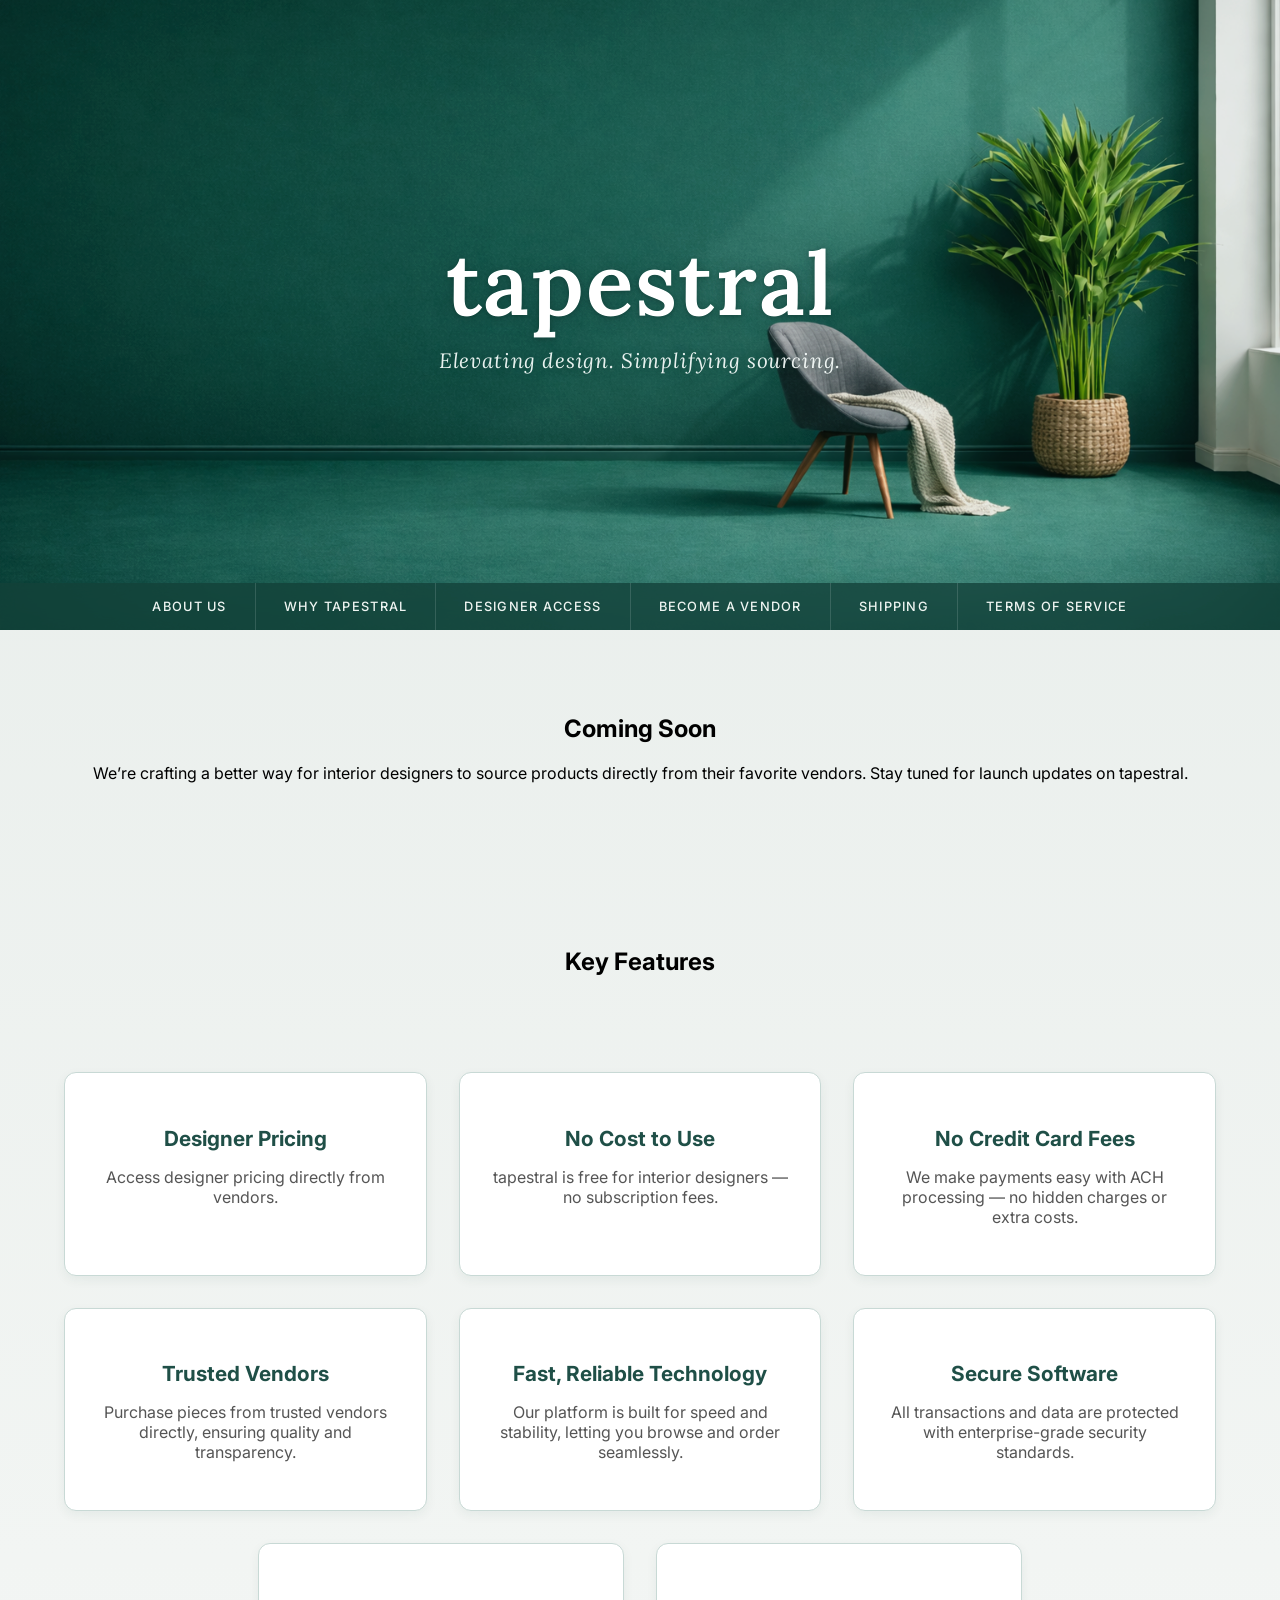
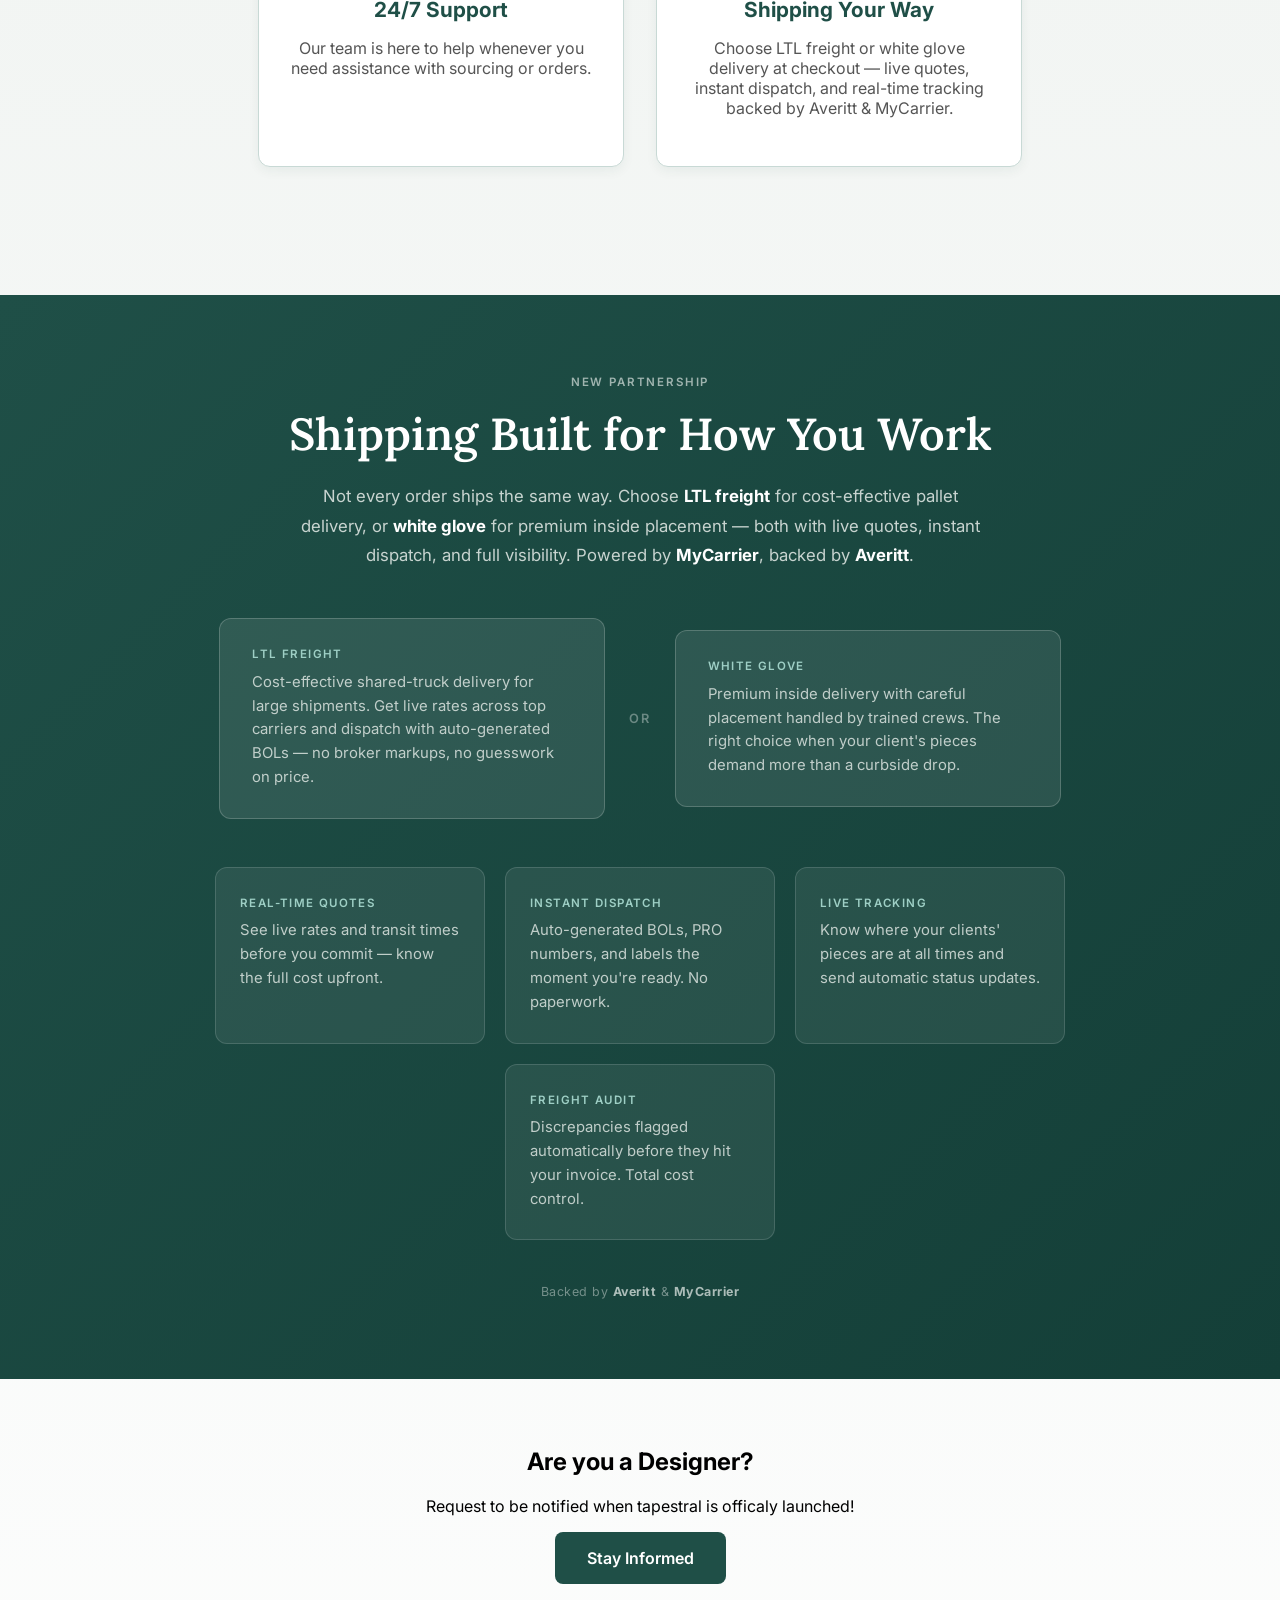
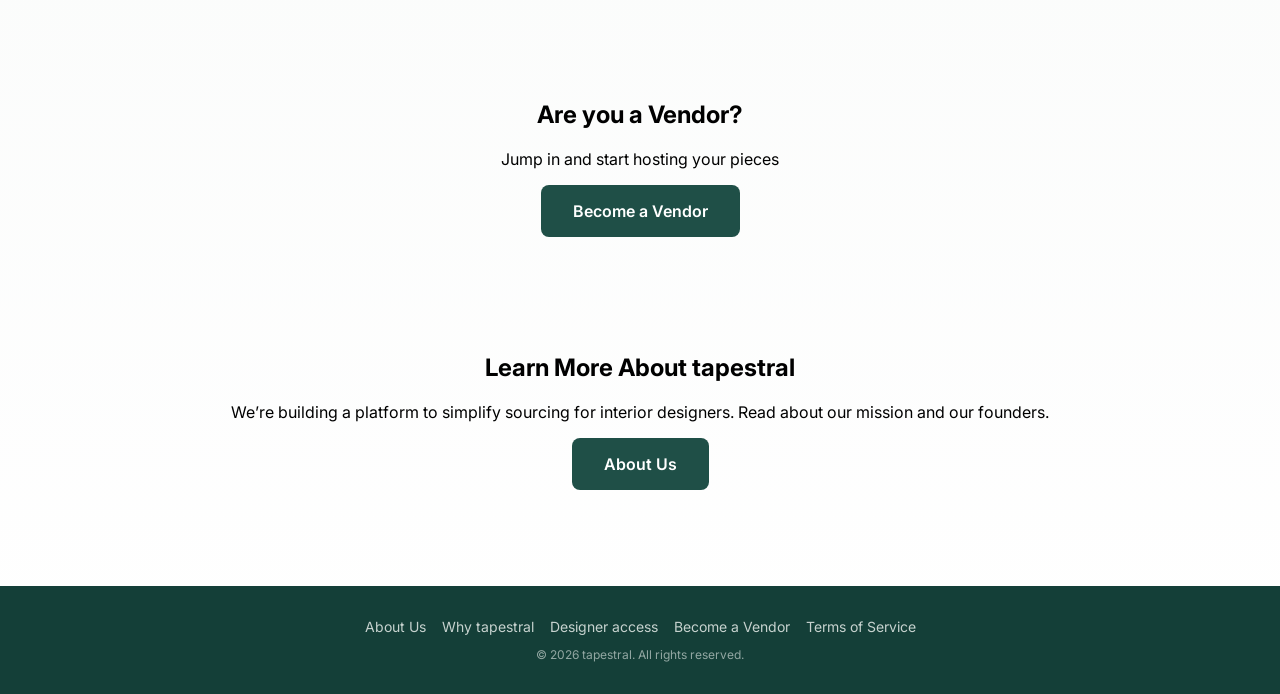
==== commit c314f2ad: "fix shipping callout" ====
--- a/index.html
+++ b/index.html
@@ -174,8 +174,8 @@
                         <p>Our team is here to help whenever you need assistance with sourcing or orders.</p>
                     </div>
                     <div class="feature-card">
-                        <h3>White Glove Shipping</h3>
-                        <p>Live LTL freight quotes, instant dispatch, and real-time tracking — built in at checkout, backed by Averitt &amp; MyCarrier.</p>
+                        <h3>Shipping Your Way</h3>
+                        <p>Choose LTL freight or white glove delivery at checkout — live quotes, instant dispatch, and real-time tracking backed by Averitt &amp; MyCarrier.</p>
                     </div>
                 </div>
             </section>
@@ -183,29 +183,42 @@
             <section id="shipping" class="shipping-section">
                 <div class="shipping-inner">
                     <div class="partner-eyebrow">New Partnership</div>
-                    <h2 class="shipping-heading">White Glove Shipping, Built Right In</h2>
+                    <h2 class="shipping-heading">Shipping Built for How You Work</h2>
                     <p class="shipping-intro">
-                        Furniture deserves more than a tracking number. We've integrated <strong>MyCarrier</strong>'s
-                        direct-carrier LTL platform — backed by <strong>Averitt</strong> — so your orders come with
-                        live freight quotes, instant dispatch, and complete shipment visibility from checkout to
-                        doorstep. No brokers. No markups. No surprises.
+                        Not every order ships the same way. Choose <strong>LTL freight</strong> for cost-effective
+                        pallet delivery, or <strong>white glove</strong> for premium inside placement — both with
+                        live quotes, instant dispatch, and full visibility. Powered by <strong>MyCarrier</strong>,
+                        backed by <strong>Averitt</strong>.
                     </p>
+
+                    <div class="shipping-options">
+                        <div class="shipping-option">
+                            <div class="shipping-card-label">LTL Freight</div>
+                            <p>Cost-effective shared-truck delivery for large shipments. Get live rates across top carriers and dispatch with auto-generated BOLs — no broker markups, no guesswork on price.</p>
+                        </div>
+                        <div class="shipping-option-divider">or</div>
+                        <div class="shipping-option">
+                            <div class="shipping-card-label">White Glove</div>
+                            <p>Premium inside delivery with careful placement handled by trained crews. The right choice when your client's pieces demand more than a curbside drop.</p>
+                        </div>
+                    </div>
+
                     <div class="shipping-features">
                         <div class="shipping-card">
                             <div class="shipping-card-label">Real-Time Quotes</div>
-                            <p>See live freight rates and transit times across top carriers before you place an order — know the full cost upfront.</p>
+                            <p>See live rates and transit times before you commit — know the full cost upfront.</p>
                         </div>
                         <div class="shipping-card">
                             <div class="shipping-card-label">Instant Dispatch</div>
-                            <p>Auto-generated BOLs, PRO numbers, and labels the moment you're ready. No manual paperwork.</p>
+                            <p>Auto-generated BOLs, PRO numbers, and labels the moment you're ready. No paperwork.</p>
                         </div>
                         <div class="shipping-card">
                             <div class="shipping-card-label">Live Tracking</div>
-                            <p>Know exactly where your clients' pieces are at all times — and send them automatic status updates.</p>
+                            <p>Know where your clients' pieces are at all times and send automatic status updates.</p>
                         </div>
                         <div class="shipping-card">
                             <div class="shipping-card-label">Freight Audit</div>
-                            <p>Discrepancies are flagged automatically before they reach your invoice. Total cost control, zero guesswork.</p>
+                            <p>Discrepancies flagged automatically before they hit your invoice. Total cost control.</p>
                         </div>
                     </div>
                     <p class="shipping-powered">Backed by <strong>Averitt</strong> &amp; <strong>MyCarrier</strong></p>
--- a/style.css
+++ b/style.css
@@ -322,6 +322,41 @@
     color: #ffffff;
 }
 
+.shipping-options {
+    display: flex;
+    align-items: center;
+    gap: 1.5rem;
+    justify-content: center;
+    margin-bottom: 3rem;
+    flex-wrap: wrap;
+}
+
+.shipping-option {
+    background: rgba(255, 255, 255, 0.09);
+    border: 1px solid rgba(230, 236, 233, 0.22);
+    border-radius: 12px;
+    padding: 1.75rem 2rem;
+    flex: 1 1 260px;
+    max-width: 320px;
+    text-align: left;
+}
+
+.shipping-option p {
+    font-size: 0.93rem;
+    line-height: 1.6;
+    color: rgba(230, 236, 233, 0.8);
+    margin: 0;
+}
+
+.shipping-option-divider {
+    font-size: 0.8rem;
+    font-weight: 600;
+    letter-spacing: 0.12em;
+    text-transform: uppercase;
+    color: rgba(230, 236, 233, 0.4);
+    flex-shrink: 0;
+}
+
 .shipping-features {
     display: flex;
     flex-wrap: wrap;
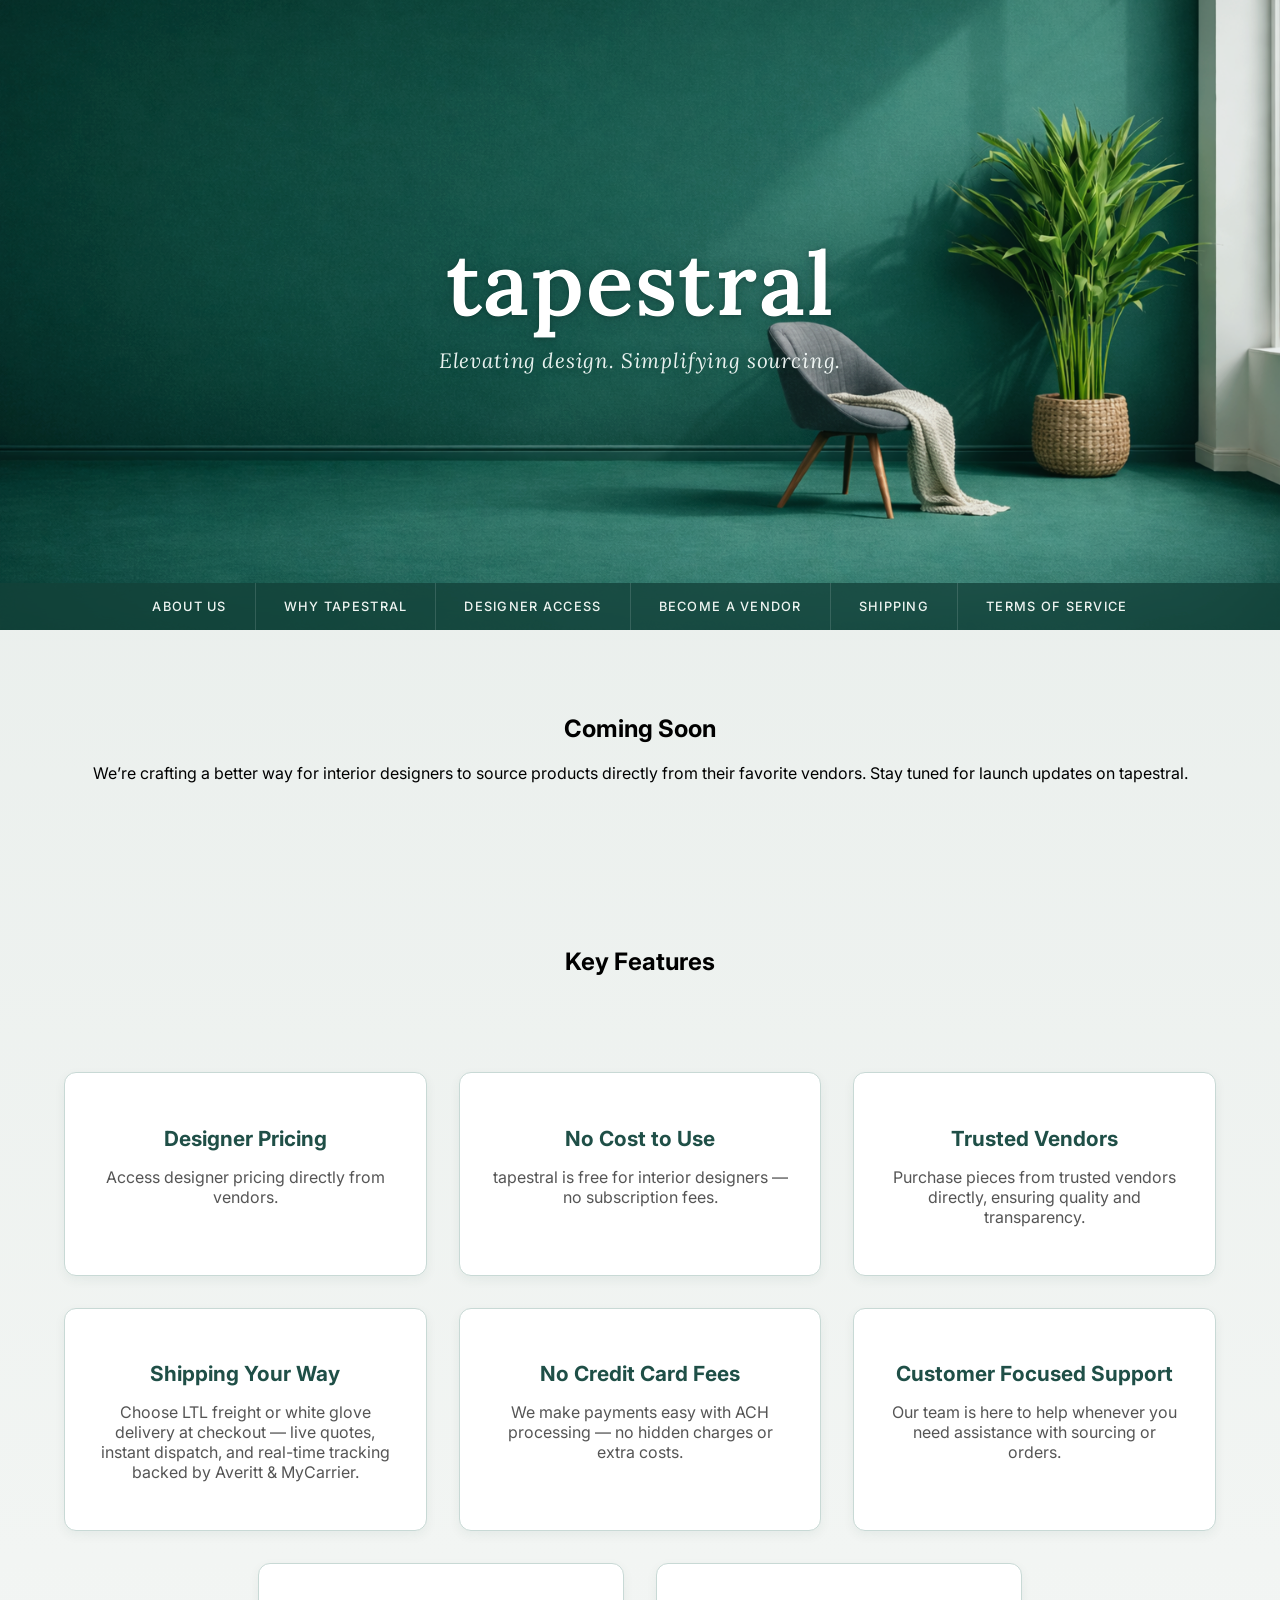
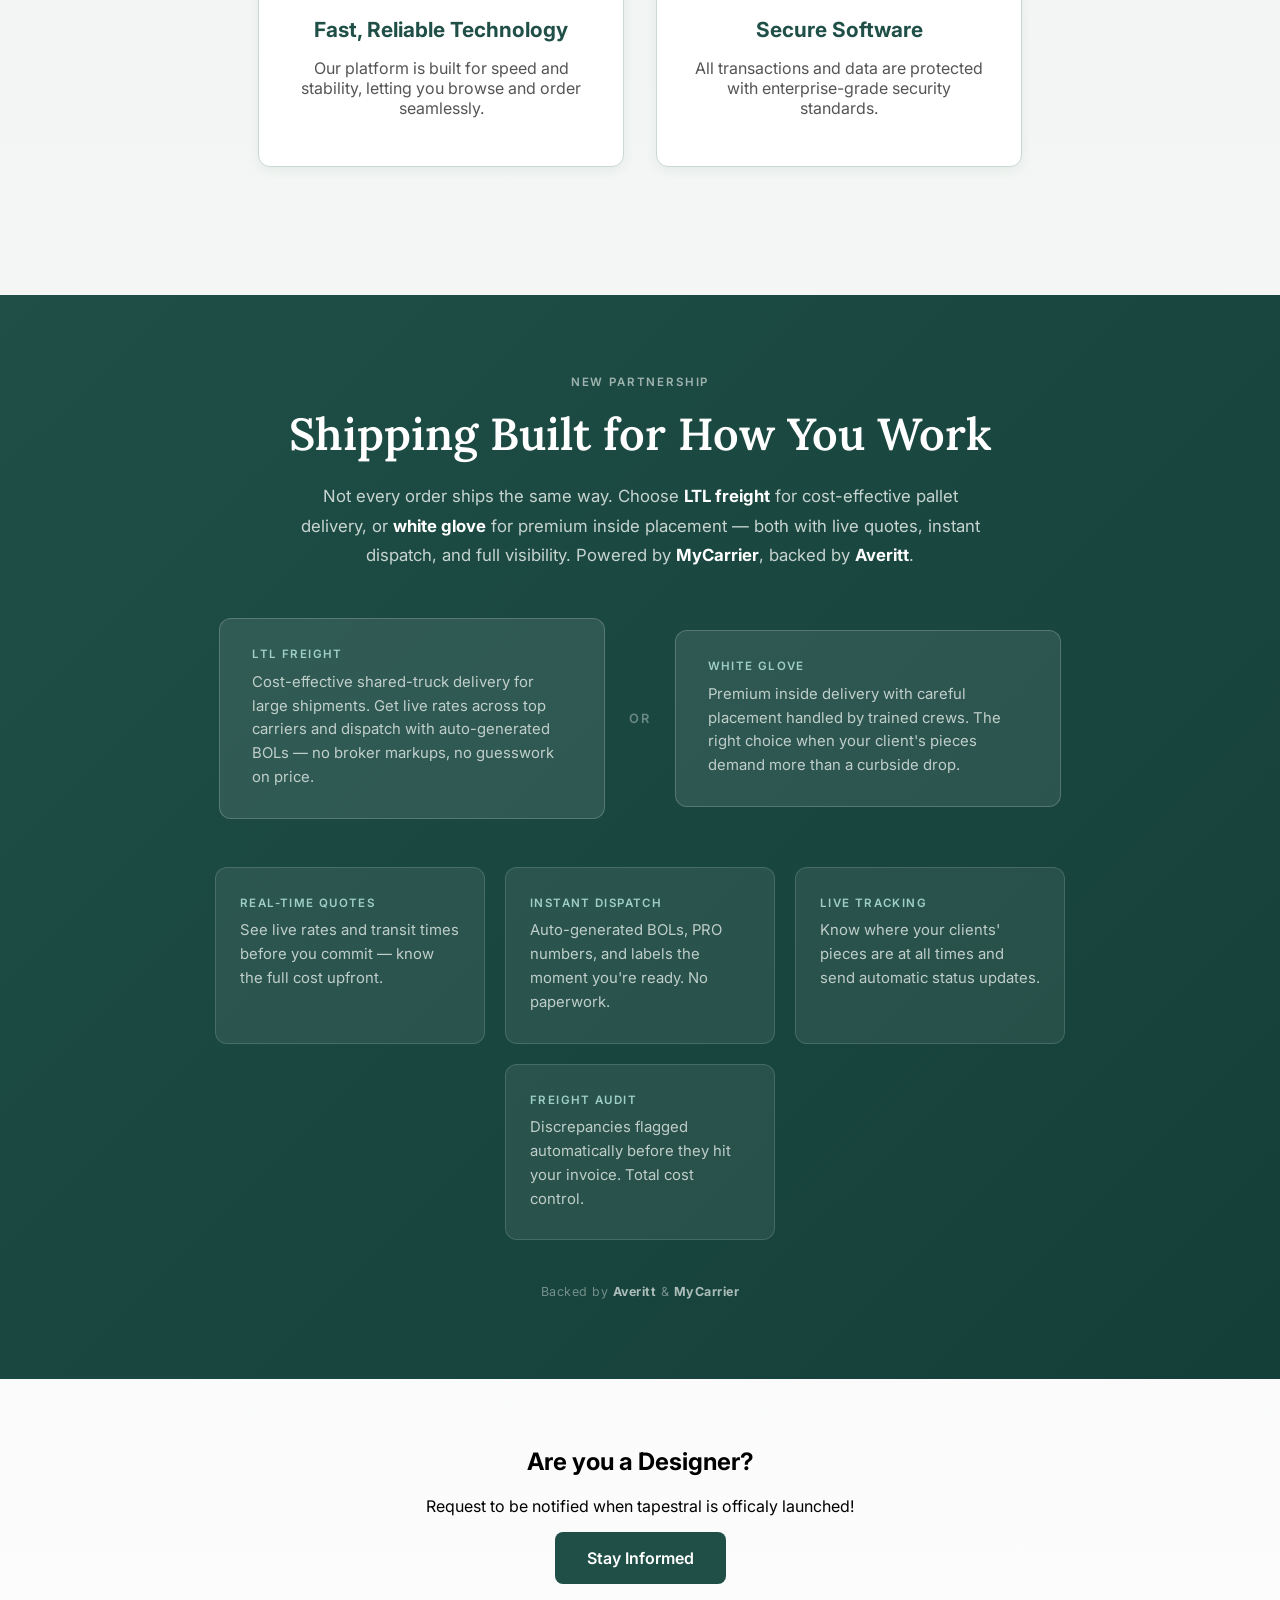
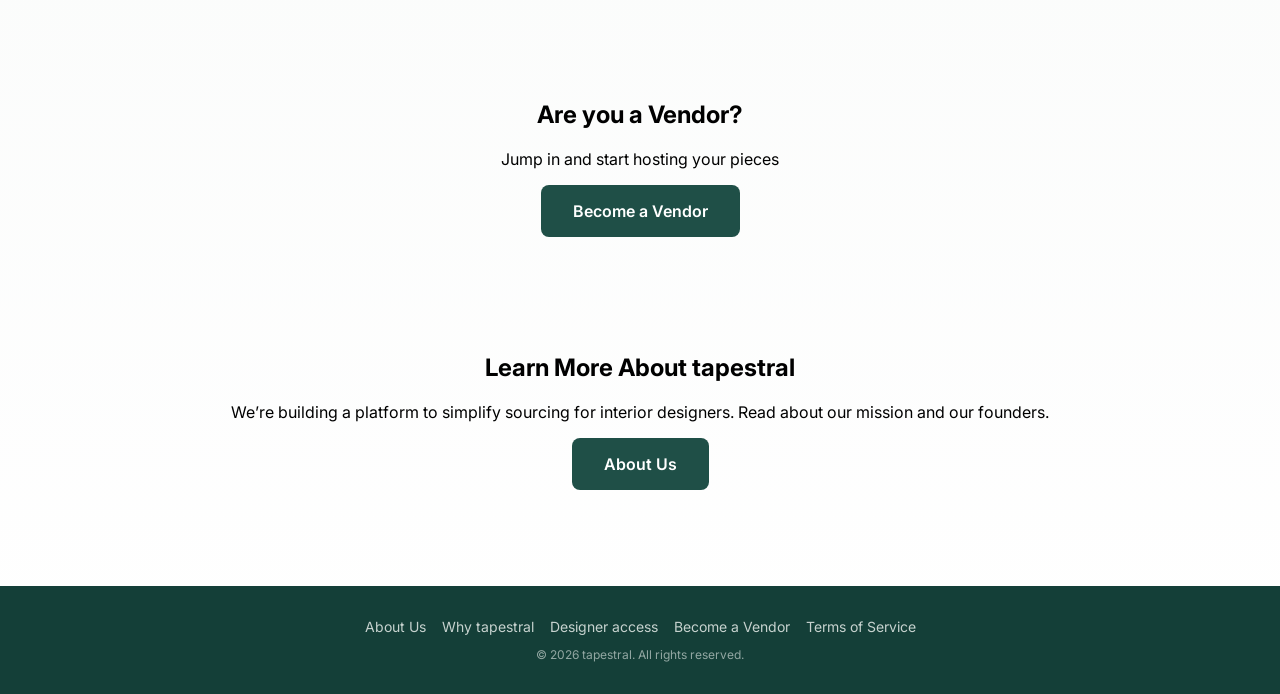
==== commit 2707c5c2: "fix order" ====
--- a/index.html
+++ b/index.html
@@ -154,12 +154,20 @@
                         <p>tapestral is free for interior designers — no subscription fees.</p>
                     </div>
                     <div class="feature-card">
+                        <h3>Trusted Vendors</h3>
+                        <p>Purchase pieces from trusted vendors directly, ensuring quality and transparency.</p>
+                    </div>
+                    <div class="feature-card">
+                        <h3>Shipping Your Way</h3>
+                        <p>Choose LTL freight or white glove delivery at checkout — live quotes, instant dispatch, and real-time tracking backed by Averitt &amp; MyCarrier.</p>
+                    </div>
+                    <div class="feature-card">
                         <h3>No Credit Card Fees</h3>
                         <p>We make payments easy with ACH processing — no hidden charges or extra costs.</p>
                     </div>
                     <div class="feature-card">
-                        <h3>Trusted Vendors</h3>
-                        <p>Purchase pieces from trusted vendors directly, ensuring quality and transparency.</p>
+                        <h3>Customer Focused Support</h3>
+                        <p>Our team is here to help whenever you need assistance with sourcing or orders.</p>
                     </div>
                     <div class="feature-card">
                         <h3>Fast, Reliable Technology</h3>
@@ -168,14 +176,6 @@
                     <div class="feature-card">
                         <h3>Secure Software</h3>
                         <p>All transactions and data are protected with enterprise-grade security standards.</p>
-                    </div>
-                    <div class="feature-card">
-                        <h3>24/7 Support</h3>
-                        <p>Our team is here to help whenever you need assistance with sourcing or orders.</p>
-                    </div>
-                    <div class="feature-card">
-                        <h3>Shipping Your Way</h3>
-                        <p>Choose LTL freight or white glove delivery at checkout — live quotes, instant dispatch, and real-time tracking backed by Averitt &amp; MyCarrier.</p>
                     </div>
                 </div>
             </section>
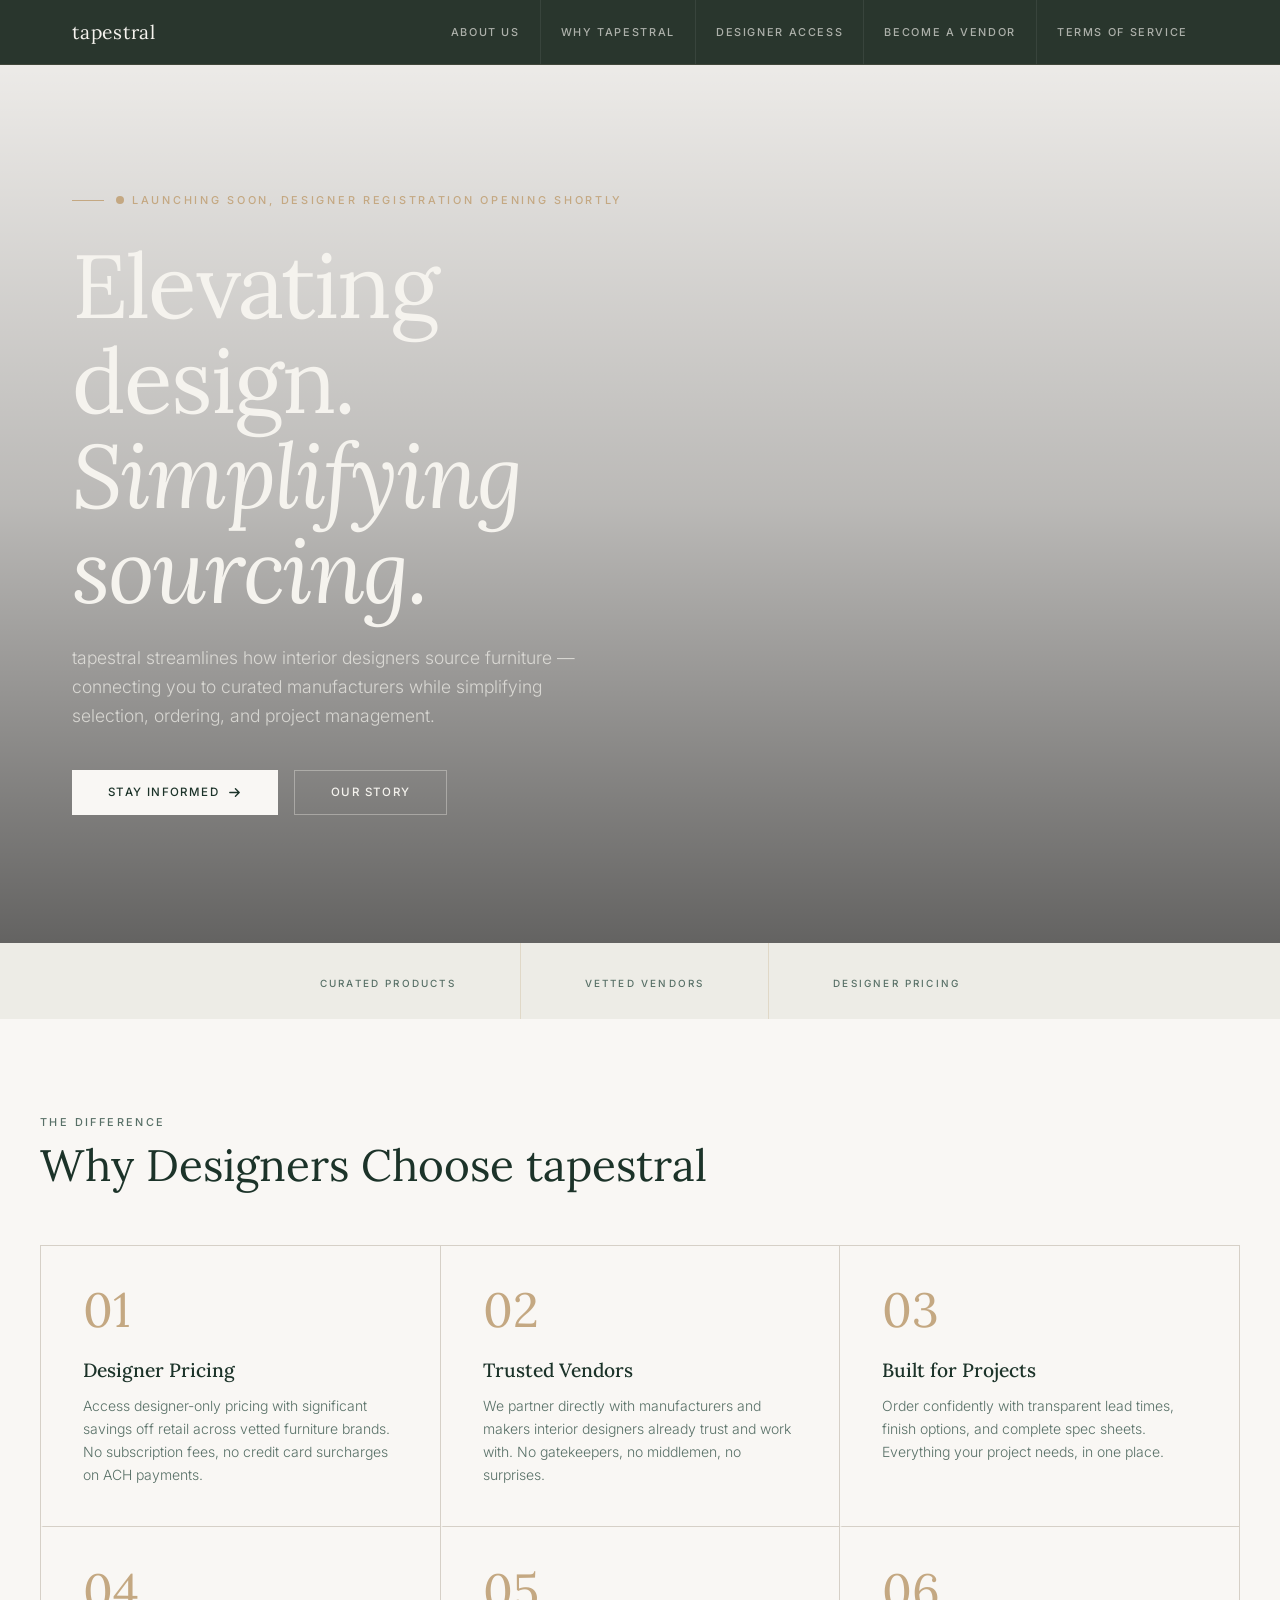
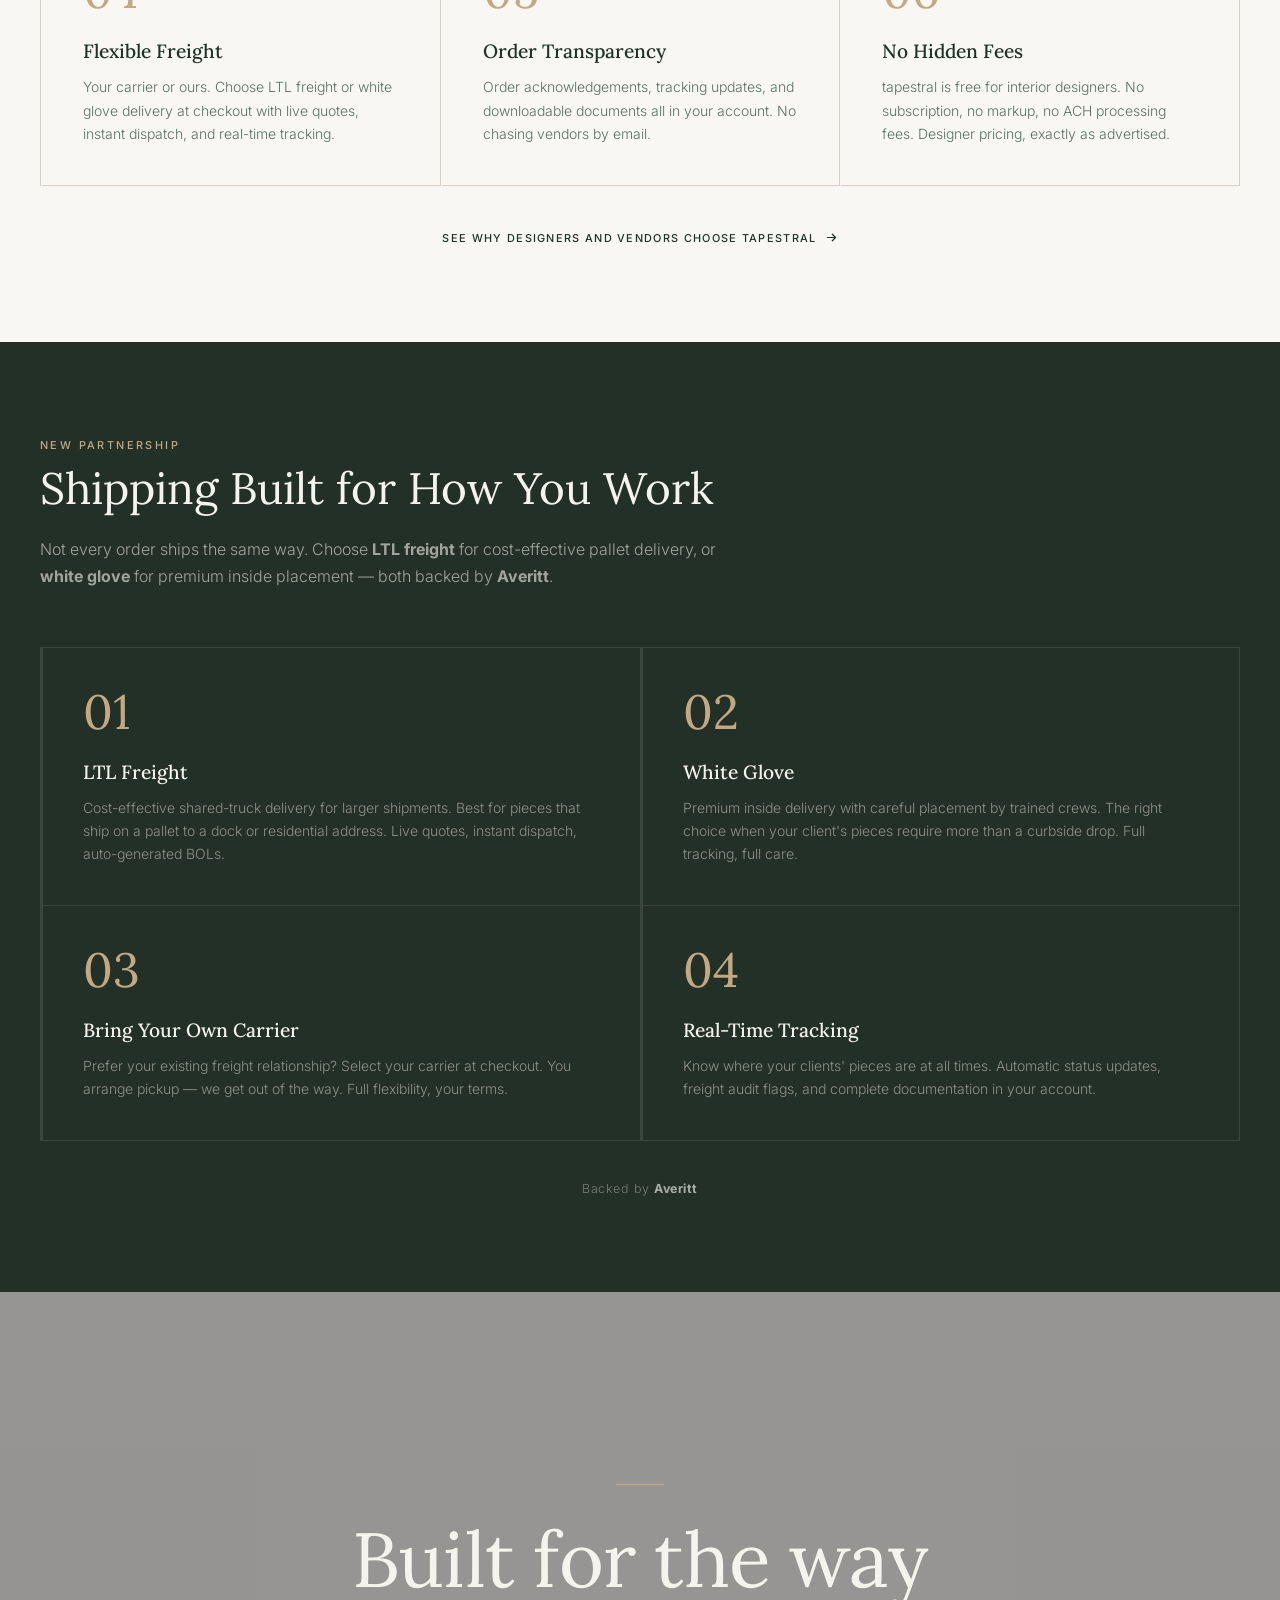
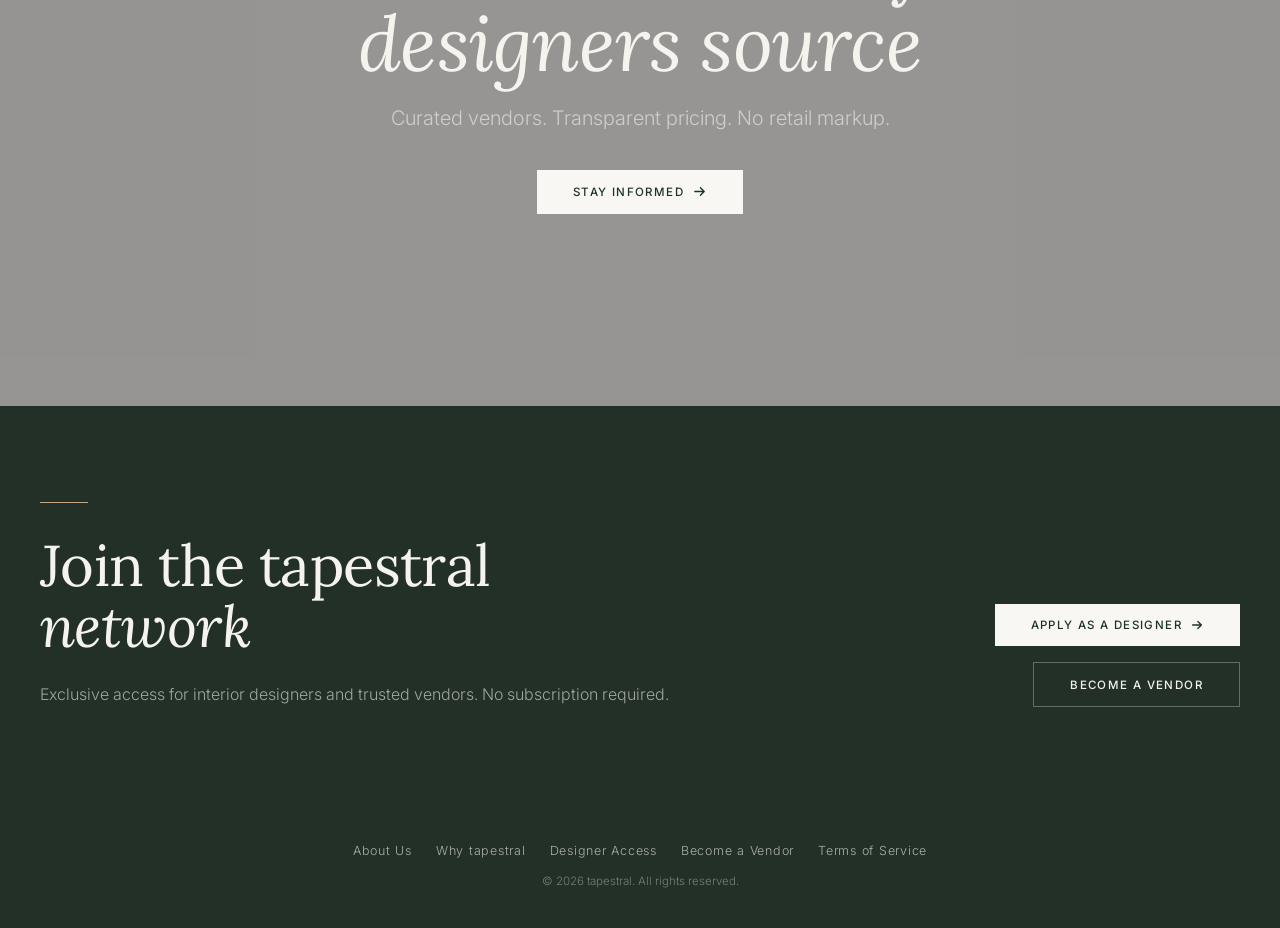
==== commit 9648ab18: "make the site look like the platform" ====
--- a/index.html
+++ b/index.html
@@ -1,6 +1,5 @@
 <!DOCTYPE html>
 <html lang="en">
-
 <head>
     <!-- Google tag (gtag.js) -->
     <script async src="https://www.googletagmanager.com/gtag/js?id=G-4TVK733BFR"></script>
@@ -8,46 +7,36 @@
         window.dataLayer = window.dataLayer || [];
         function gtag() { dataLayer.push(arguments); }
         gtag('js', new Date());
-
         gtag('config', 'G-4TVK733BFR');
     </script>
 
     <meta charset="UTF-8" />
     <meta name="viewport" content="width=device-width, initial-scale=1.0" />
 
-
-    <!-- Primary Meta Tags -->
     <title>Furniture for Interior Designers - tapestral</title>
     <meta name="title" content="Furniture for Interior Designers - tapestral">
-    <meta name="description"
-        content="tapestral is a sourcing platform built for interior designers. Purchase directly from trusted vendors, get designer pricing, and simplify your workflow. Launching soon!">
+    <meta name="description" content="tapestral is a sourcing platform built for interior designers. Purchase directly from trusted vendors, get designer pricing, and simplify your workflow. Launching soon!">
     <meta name="author" content="tapestral">
     <meta name="robots" content="all">
 
-    <!-- Canonical URL -->
-    <link rel="canonical" href="https://www.tapestral.com/index.html">
+    <link rel="canonical" href="https://www.tapestral.com/">
     <link rel="icon" href="https://www.tapestral.com/images/favicon.ico">
     <link rel="preconnect" href="https://fonts.googleapis.com">
     <link rel="preconnect" href="https://fonts.gstatic.com" crossorigin>
-    <link href="https://fonts.googleapis.com/css2?family=Lora:ital,wght@0,400;0,500;0,600;0,700;1,400&family=Inter:wght@300;400;500;600&display=swap" rel="stylesheet">
-
-    <!-- Open Graph / Facebook -->
+    <link href="https://fonts.googleapis.com/css2?family=Lora:ital,wght@0,400;0,500;0,600;1,400&family=Inter:wght@300;400;500;600&display=swap" rel="stylesheet">
+
     <meta property="og:type" content="website">
     <meta property="og:url" content="https://www.tapestral.com/">
     <meta property="og:title" content="Furniture for Interior Designers - tapestral">
-    <meta property="og:description"
-        content="We’re crafting a better way for interior designers to source products directly from their favorite vendors. Request early access today.">
+    <meta property="og:description" content="We're crafting a better way for interior designers to source products directly from their favorite vendors.">
     <meta property="og:image" content="https://www.tapestral.com/images/tapestral_brand.png">
 
-    <!-- Twitter -->
     <meta property="twitter:card" content="summary_large_image">
     <meta property="twitter:url" content="https://www.tapestral.com/">
     <meta property="twitter:title" content="Furniture for Interior Designers - tapestral">
-    <meta property="twitter:description"
-        content="A better way for interior designers to purchase from vendors. tapestral is launching soon.">
+    <meta property="twitter:description" content="A better way for interior designers to purchase from vendors. tapestral is launching soon.">
     <meta property="twitter:image" content="https://www.tapestral.com/images/tapestral_brand.png">
 
-    <!-- Structured Data / Schema.org -->
     <script type="application/ld+json">
     {
         "@context": "https://schema.org",
@@ -61,220 +50,224 @@
     </script>
 
     <link rel="stylesheet" href="style.css">
-    <style>
-        .features {
-            display: flex;
-            flex-wrap: wrap;
-            justify-content: center;
-            gap: 2rem;
-            padding: 4rem 2rem;
-            text-align: center;
-        }
-
-        .feature-card {
-            background: #fff;
-            border: 1px solid #c8d9d5;
-            border-radius: 12px;
-            padding: 2rem;
-            flex: 1 1 250px;
-            max-width: 300px;
-            box-shadow: 0 4px 12px rgba(20, 63, 56, 0.06);
-            transition: transform 0.3s ease;
-        }
-
-        .feature-card:hover {
-            transform: translateY(-5px);
-        }
-
-        .feature-card h3 {
-            font-size: 1.3rem;
-            margin-bottom: 0.5rem;
-            color: #1f4f47;
-        }
-
-        .feature-card p {
-            font-size: 1rem;
-            color: #555;
-        }
-    </style>
 </head>
 
 <body>
-    <div class="site-wrapper">
-        <div class="hero-header">
-            <div class="hero-overlay">
-                <div class="hero-center">
-                    <h1 class="hero-title"><a href="index.html">tapestral</a></h1>
-                    <h2 class="hero-subtitle">Elevating design. Simplifying sourcing.</h2>
-                </div>
-
-                <!-- Desktop Nav -->
-                <nav class="hero-nav">
-                    <a href="about.html">About Us</a>
-                    <a href="why-tapestral.html">Why tapestral</a>
-                    <a href="designer-access.html">Designer access</a>
-                    <a href="become-a-vendor.html">Become a Vendor</a>
-                    <a href="#shipping">Shipping</a>
-                    <a href="terms-of-service.html">Terms of Service</a>
-                </nav>
-
-                <!-- Mobile Nav -->
-                <button class="hamburger" onclick="toggleMenu()">
-                    <span></span>
-                    <span></span>
-                    <span></span>
-                </button>
-                <nav id="mobileNav" class="mobile-nav">
-                    <a href="about.html">About Us</a>
-                    <a href="why-tapestral.html">Why tapestral</a>
-                    <a href="designer-access.html">Designer access</a>
-                    <a href="become-a-vendor.html">Become a Vendor</a>
-                    <a href="#shipping">Shipping</a>
-                    <a href="terms-of-service.html">Terms of Service</a>
-                </nav>
-            </div>
-        </div>
-
-        <main>
-            <section style="padding: 4rem; text-align: center;">
-                <h2>Coming Soon</h2>
-                <p>We’re crafting a better way for interior designers to source products directly from their favorite
-                    vendors. Stay tuned for launch updates on tapestral.</p>
-            </section>
-
-            <section style="padding: 4rem 2rem; text-align: center;">
-                <h2 style="margin-bottom: 2rem;">Key Features</h2>
-                <div class="features">
-                    <div class="feature-card">
-                        <h3>Designer Pricing</h3>
-                        <p>Access designer pricing directly from vendors.</p>
-                    </div>
-                    <div class="feature-card">
-                        <h3>No Cost to Use</h3>
-                        <p>tapestral is free for interior designers — no subscription fees.</p>
-                    </div>
-                    <div class="feature-card">
-                        <h3>Trusted Vendors</h3>
-                        <p>Purchase pieces from trusted vendors directly, ensuring quality and transparency.</p>
-                    </div>
-                    <div class="feature-card">
-                        <h3>Shipping Your Way</h3>
-                        <p>Choose LTL freight or white glove delivery at checkout — live quotes, instant dispatch, and real-time tracking backed by Averitt &amp; MyCarrier.</p>
-                    </div>
-                    <div class="feature-card">
-                        <h3>No Credit Card Fees</h3>
-                        <p>We make payments easy with ACH processing — no hidden charges or extra costs.</p>
-                    </div>
-                    <div class="feature-card">
-                        <h3>Customer Focused Support</h3>
-                        <p>Our team is here to help whenever you need assistance with sourcing or orders.</p>
-                    </div>
-                    <div class="feature-card">
-                        <h3>Fast, Reliable Technology</h3>
-                        <p>Our platform is built for speed and stability, letting you browse and order seamlessly.</p>
-                    </div>
-                    <div class="feature-card">
-                        <h3>Secure Software</h3>
-                        <p>All transactions and data are protected with enterprise-grade security standards.</p>
-                    </div>
-                </div>
-            </section>
-
-            <section id="shipping" class="shipping-section">
-                <div class="shipping-inner">
-                    <div class="partner-eyebrow">New Partnership</div>
-                    <h2 class="shipping-heading">Shipping Built for How You Work</h2>
-                    <p class="shipping-intro">
-                        Not every order ships the same way. Choose <strong>LTL freight</strong> for cost-effective
-                        pallet delivery, or <strong>white glove</strong> for premium inside placement — both with
-                        live quotes, instant dispatch, and full visibility. Powered by <strong>MyCarrier</strong>,
-                        backed by <strong>Averitt</strong>.
-                    </p>
-
-                    <div class="shipping-options">
-                        <div class="shipping-option">
-                            <div class="shipping-card-label">LTL Freight</div>
-                            <p>Cost-effective shared-truck delivery for large shipments. Get live rates across top carriers and dispatch with auto-generated BOLs — no broker markups, no guesswork on price.</p>
-                        </div>
-                        <div class="shipping-option-divider">or</div>
-                        <div class="shipping-option">
-                            <div class="shipping-card-label">White Glove</div>
-                            <p>Premium inside delivery with careful placement handled by trained crews. The right choice when your client's pieces demand more than a curbside drop.</p>
-                        </div>
-                    </div>
-
-                    <div class="shipping-features">
-                        <div class="shipping-card">
-                            <div class="shipping-card-label">Real-Time Quotes</div>
-                            <p>See live rates and transit times before you commit — know the full cost upfront.</p>
-                        </div>
-                        <div class="shipping-card">
-                            <div class="shipping-card-label">Instant Dispatch</div>
-                            <p>Auto-generated BOLs, PRO numbers, and labels the moment you're ready. No paperwork.</p>
-                        </div>
-                        <div class="shipping-card">
-                            <div class="shipping-card-label">Live Tracking</div>
-                            <p>Know where your clients' pieces are at all times and send automatic status updates.</p>
-                        </div>
-                        <div class="shipping-card">
-                            <div class="shipping-card-label">Freight Audit</div>
-                            <p>Discrepancies flagged automatically before they hit your invoice. Total cost control.</p>
-                        </div>
-                    </div>
-                    <p class="shipping-powered">Backed by <strong>Averitt</strong> &amp; <strong>MyCarrier</strong></p>
-                </div>
-            </section>
-
-            <section class="cta-section">
-                <h2>Are you a Designer?</h2>
-                <p>Request to be notified when tapestral is officaly launched!</p>
-                <a href="designer-access.html" class="cta-button">Stay Informed</a>
-            </section>
-
-            <section class="cta-section">
-                <h2>Are you a Vendor?</h2>
-                <p>Jump in and start hosting your pieces</p>
-                <a href="become-a-vendor.html" class="cta-button">Become a Vendor</a>
-            </section>
-
-            <section class="cta-section">
-                <h2>Learn More About tapestral</h2>
-                <p>We’re building a platform to simplify sourcing for interior designers. Read about our mission and our
-                    founders.</p>
-                <a href="about.html" class="cta-button">About Us</a>
-            </section>
-
-
-            <footer class="footer">
-                <div class="footer-content">
-                    <div class="footer-links">
-                        <a href="about.html">About Us</a>
-                        <a href="why-tapestral.html">Why tapestral</a>
-                        <a href="designer-access.html">Designer access</a>
-                        <a href="become-a-vendor.html">Become a Vendor</a>
-                        <a href="terms-of-service.html">Terms of Service</a>
-                    </div>
-                    <div class="footer-copy">
-                        &copy; <span id="year"></span> tapestral. All rights reserved.
-                    </div>
-                </div>
-            </footer>
-        </main>
-    </div>
-
-    <script>
-        // Year auto-update
-        document.getElementById("year").textContent = new Date().getFullYear();
-
-        // Toggle mobile nav
-        function toggleMenu() {
-            const nav = document.getElementById("mobileNav");
-            const burger = document.querySelector(".hamburger");
-
-            nav.classList.toggle("open");
-            burger.classList.toggle("active");
-        }
-    </script>
+
+<!-- ── Navigation ────────────────────────────────────────── -->
+<nav class="nav">
+    <div class="nav-inner">
+        <a href="index.html" class="nav-logo">tapestral</a>
+        <div class="nav-links">
+            <a href="about.html">About Us</a>
+            <a href="why-tapestral.html">Why tapestral</a>
+            <a href="designer-access.html">Designer Access</a>
+            <a href="become-a-vendor.html">Become a Vendor</a>
+            <a href="terms-of-service.html">Terms of Service</a>
+        </div>
+        <button class="hamburger" onclick="toggleMenu()" aria-label="Toggle menu">
+            <span></span><span></span><span></span>
+        </button>
+        <nav id="mobileNav" class="mobile-nav">
+            <a href="about.html">About Us</a>
+            <a href="why-tapestral.html">Why tapestral</a>
+            <a href="designer-access.html">Designer Access</a>
+            <a href="become-a-vendor.html">Become a Vendor</a>
+            <a href="terms-of-service.html">Terms of Service</a>
+        </nav>
+    </div>
+</nav>
+
+<!-- ── Hero ──────────────────────────────────────────────── -->
+<section class="hero">
+    <div class="hero-bg"></div>
+    <div class="hero-gradient"></div>
+    <div class="hero-content">
+        <div class="hero-inner">
+            <div class="eyebrow">
+                <div class="eyebrow-line"></div>
+                <span class="eyebrow-text">
+                    <span class="eyebrow-dot"></span>
+                    Launching soon, designer registration opening shortly
+                </span>
+            </div>
+            <h1>Elevating design.<br><em>Simplifying sourcing.</em></h1>
+            <p class="hero-desc">
+                tapestral streamlines how interior designers source furniture &mdash; connecting you to
+                curated manufacturers while simplifying selection, ordering, and project management.
+            </p>
+            <div class="hero-actions">
+                <a href="designer-access.html" class="btn btn-primary">
+                    Stay Informed
+                    <svg width="15" height="15" viewBox="0 0 16 16" fill="none"><path d="M3 8h10M9 4l4 4-4 4" stroke="currentColor" stroke-width="1.5" stroke-linecap="round" stroke-linejoin="round"/></svg>
+                </a>
+                <a href="about.html" class="btn btn-outline">Our Story</a>
+            </div>
+        </div>
+    </div>
+</section>
+
+<!-- ── Stats Bar ─────────────────────────────────────────── -->
+<div class="stats-bar">
+    <div class="stats-inner">
+        <div class="stat"><span class="stat-label">Curated Products</span></div>
+        <div class="stat"><span class="stat-label">Vetted Vendors</span></div>
+        <div class="stat"><span class="stat-label">Designer Pricing</span></div>
+    </div>
+</div>
+
+<!-- ── Key Features ──────────────────────────────────────── -->
+<section class="section bg-light">
+    <div class="section-inner">
+        <div class="section-header will-reveal">
+            <span class="section-label">The difference</span>
+            <h2 class="section-title">Why Designers Choose tapestral</h2>
+        </div>
+
+        <div class="grid-border grid-cols-3 will-reveal">
+            <div class="grid-card">
+                <span class="card-num">01</span>
+                <h3 class="card-title">Designer Pricing</h3>
+                <p class="card-body">Access designer-only pricing with significant savings off retail across vetted furniture brands. No subscription fees, no credit card surcharges on ACH payments.</p>
+            </div>
+            <div class="grid-card">
+                <span class="card-num">02</span>
+                <h3 class="card-title">Trusted Vendors</h3>
+                <p class="card-body">We partner directly with manufacturers and makers interior designers already trust and work with. No gatekeepers, no middlemen, no surprises.</p>
+            </div>
+            <div class="grid-card">
+                <span class="card-num">03</span>
+                <h3 class="card-title">Built for Projects</h3>
+                <p class="card-body">Order confidently with transparent lead times, finish options, and complete spec sheets. Everything your project needs, in one place.</p>
+            </div>
+            <div class="grid-card">
+                <span class="card-num">04</span>
+                <h3 class="card-title">Flexible Freight</h3>
+                <p class="card-body">Your carrier or ours. Choose LTL freight or white glove delivery at checkout with live quotes, instant dispatch, and real-time tracking.</p>
+            </div>
+            <div class="grid-card">
+                <span class="card-num">05</span>
+                <h3 class="card-title">Order Transparency</h3>
+                <p class="card-body">Order acknowledgements, tracking updates, and downloadable documents all in your account. No chasing vendors by email.</p>
+            </div>
+            <div class="grid-card">
+                <span class="card-num">06</span>
+                <h3 class="card-title">No Hidden Fees</h3>
+                <p class="card-body">tapestral is free for interior designers. No subscription, no markup, no ACH processing fees. Designer pricing, exactly as advertised.</p>
+            </div>
+        </div>
+
+        <div class="mt-md center will-reveal">
+            <a href="why-tapestral.html" class="link-arrow">
+                See why designers and vendors choose tapestral
+                <svg width="13" height="13" viewBox="0 0 16 16" fill="none"><path d="M3 8h10M9 4l4 4-4 4" stroke="currentColor" stroke-width="1.5" stroke-linecap="round" stroke-linejoin="round"/></svg>
+            </a>
+        </div>
+    </div>
+</section>
+
+<!-- ── Shipping Section ───────────────────────────────────── -->
+<section class="section bg-dark">
+    <div class="section-inner">
+        <div class="section-header will-reveal">
+            <span class="section-label">New Partnership</span>
+            <h2 class="section-title">Shipping Built for How You Work</h2>
+            <p class="section-body mt-sm">
+                Not every order ships the same way. Choose <strong>LTL freight</strong> for cost-effective
+                pallet delivery, or <strong>white glove</strong> for premium inside placement &mdash; both
+                backed by <strong>Averitt</strong>.
+            </p>
+        </div>
+
+        <div class="grid-border grid-cols-2 will-reveal">
+            <div class="grid-card">
+                <span class="card-num">01</span>
+                <h3 class="card-title">LTL Freight</h3>
+                <p class="card-body">Cost-effective shared-truck delivery for larger shipments. Best for pieces that ship on a pallet to a dock or residential address. Live quotes, instant dispatch, auto-generated BOLs.</p>
+            </div>
+            <div class="grid-card">
+                <span class="card-num">02</span>
+                <h3 class="card-title">White Glove</h3>
+                <p class="card-body">Premium inside delivery with careful placement by trained crews. The right choice when your client's pieces require more than a curbside drop. Full tracking, full care.</p>
+            </div>
+            <div class="grid-card">
+                <span class="card-num">03</span>
+                <h3 class="card-title">Bring Your Own Carrier</h3>
+                <p class="card-body">Prefer your existing freight relationship? Select your carrier at checkout. You arrange pickup &mdash; we get out of the way. Full flexibility, your terms.</p>
+            </div>
+            <div class="grid-card">
+                <span class="card-num">04</span>
+                <h3 class="card-title">Real-Time Tracking</h3>
+                <p class="card-body">Know where your clients' pieces are at all times. Automatic status updates, freight audit flags, and complete documentation in your account.</p>
+            </div>
+        </div>
+
+        <p class="mt-md center" style="font-size:0.78rem;color:rgba(245,243,238,0.4);letter-spacing:0.04em;">Backed by <strong style="color:rgba(245,243,238,0.65)">Averitt</strong></p>
+    </div>
+</section>
+
+<!-- ── Editorial Banner ───────────────────────────────────── -->
+<section class="editorial">
+    <div class="editorial-bg"></div>
+    <div class="editorial-overlay"></div>
+    <div class="editorial-content will-reveal">
+        <div class="editorial-rule"></div>
+        <h2>Built for the way<br><em>designers source</em></h2>
+        <p>Curated vendors. Transparent pricing. No retail markup.</p>
+        <a href="designer-access.html" class="btn btn-primary">
+            Stay Informed
+            <svg width="15" height="15" viewBox="0 0 16 16" fill="none"><path d="M3 8h10M9 4l4 4-4 4" stroke="currentColor" stroke-width="1.5" stroke-linecap="round" stroke-linejoin="round"/></svg>
+        </a>
+    </div>
+</section>
+
+<!-- ── Join the Network ───────────────────────────────────── -->
+<section class="section bg-dark">
+    <div class="section-inner">
+        <div class="cta-split">
+            <div class="cta-text will-reveal">
+                <div class="bronze-rule"></div>
+                <h2>Join the tapestral<br><em>network</em></h2>
+                <p>Exclusive access for interior designers and trusted vendors. No subscription required.</p>
+            </div>
+            <div class="cta-actions will-reveal">
+                <a href="designer-access.html" class="btn btn-light">
+                    Apply as a Designer
+                    <svg width="14" height="14" viewBox="0 0 16 16" fill="none"><path d="M3 8h10M9 4l4 4-4 4" stroke="currentColor" stroke-width="1.5" stroke-linecap="round" stroke-linejoin="round"/></svg>
+                </a>
+                <a href="become-a-vendor.html" class="btn btn-ghost">Become a Vendor</a>
+            </div>
+        </div>
+    </div>
+</section>
+
+<!-- ── Footer ────────────────────────────────────────────── -->
+<footer class="footer">
+    <div class="footer-inner">
+        <div class="footer-links">
+            <a href="about.html">About Us</a>
+            <a href="why-tapestral.html">Why tapestral</a>
+            <a href="designer-access.html">Designer Access</a>
+            <a href="become-a-vendor.html">Become a Vendor</a>
+            <a href="terms-of-service.html">Terms of Service</a>
+        </div>
+        <div class="footer-copy">&copy; <span id="year"></span> tapestral. All rights reserved.</div>
+    </div>
+</footer>
+
+<script>
+    document.getElementById("year").textContent = new Date().getFullYear();
+
+    function toggleMenu() {
+        document.getElementById("mobileNav").classList.toggle("open");
+        document.querySelector(".hamburger").classList.toggle("active");
+    }
+
+    // Reveal on scroll
+    const observer = new IntersectionObserver((entries) => {
+        entries.forEach(e => { if (e.isIntersecting) { e.target.classList.add('in-view'); observer.unobserve(e.target); } });
+    }, { threshold: 0.12 });
+    document.querySelectorAll('.will-reveal').forEach(el => observer.observe(el));
+</script>
 </body>
-
-</html>+</html>
--- a/style.css
+++ b/style.css
@@ -1,454 +1,989 @@
-/* ============================
-   Tapestral – Global Styles
-   ============================ */
-
-/* Base */
+/* ================================
+   Tapestral – Design System
+   ================================ */
+
+:root {
+  --bg:          #F9F7F4;
+  --bg-muted:    #EDECE6;
+  --bg-dark:     #233027;
+  --text:        #1C3329;
+  --text-muted:  #587067;
+  --text-light:  #F5F3EE;
+  --text-dim:    rgba(245, 243, 238, 0.60);
+  --bronze:      #C4A882;
+  --border:      #D6D0C7;
+  --max-w:       1200px;
+}
+
+/* ── Reset ────────────────────────────────────────────────── */
+*, *::before, *::after { box-sizing: border-box; margin: 0; padding: 0; }
+
 body {
-    font-family: 'Inter', sans-serif;
-    margin: 0;
-    padding: 0;
-    overflow-x: hidden;
-}
-
-.site-wrapper {
-    min-height: 100vh;
-    background: linear-gradient(180deg, #E6ECE9 0%, #F2F5F3 40%, #ffffff 100%);
-}
-
-main {
-    padding-top: 0;
-}
-
-/* ============================
-   Hero Section
-   ============================ */
-
-.hero-header {
-    position: relative;
-    height: 70vh;
-    min-height: 420px;
-    background-image: url("images/tap_hero_8.png");
-    background-size: cover;
-    background-position: center;
-    background-repeat: no-repeat;
-    filter: brightness(1.04) saturate(1.02);
-}
-
-.hero-header::before {
-    content: '';
-    position: absolute;
-    inset: 0;
-    background: rgba(20, 63, 56, 0.12);
-    z-index: 1;
-}
-
-/* Overlay fills the entire hero — all children position relative to it */
-.hero-overlay {
-    position: absolute;
-    inset: 0;
-    z-index: 2;
-    color: white;
-}
-
-/* Title + subtitle: vertically centered, slightly above mid to account for nav bar */
-.hero-center {
-    position: absolute;
-    top: 50%;
-    left: 50%;
-    transform: translate(-50%, -60%);
-    width: 100%;
-    padding: 0 2rem;
-    box-sizing: border-box;
-    text-align: center;
-}
-
-.hero-title {
-    font-family: 'Lora', serif;
-    font-size: clamp(3rem, 8vw, 5.5rem);
-    font-weight: 600;
-    margin: 0 0 0.5rem;
-    letter-spacing: 0.02em;
-    text-shadow: 0 2px 16px rgba(20, 63, 56, 0.6), 0 1px 4px rgba(0, 0, 0, 0.25);
-    color: #ffffff;
-}
-
-.hero-subtitle {
-    font-family: 'Lora', serif;
-    font-size: clamp(0.95rem, 2.2vw, 1.3rem);
-    font-weight: 400;
-    font-style: italic;
-    margin: 0;
-    color: rgba(240, 245, 243, 0.92);
-    text-shadow: 0 1px 8px rgba(20, 63, 56, 0.5);
-    letter-spacing: 0.04em;
-}
-
-.hero-title a {
-    color: inherit;
-    text-decoration: none;
-}
-
-/* ============================
-   Navigation
-   ============================ */
-
-/* Desktop nav: frosted green bar pinned to bottom of hero */
-.hero-nav {
-    position: absolute;
-    bottom: 0;
-    left: 0;
-    right: 0;
-    display: flex;
-    justify-content: center;
-    flex-wrap: wrap;
-    background: rgba(20, 63, 56, 0.78);
-    backdrop-filter: blur(10px);
-    -webkit-backdrop-filter: blur(10px);
-}
-
-.hero-nav a {
-    color: #E6ECE9;
-    text-decoration: none;
-    font-size: 0.8rem;
-    font-weight: 500;
-    letter-spacing: 0.1em;
-    text-transform: uppercase;
-    padding: 1rem 1.75rem;
-    border-right: 1px solid rgba(230, 236, 233, 0.15);
-    transition: background 0.2s ease, color 0.2s ease;
-}
-
-.hero-nav a:last-child {
-    border-right: none;
-}
-
-.hero-nav a:hover {
-    background: rgba(255, 255, 255, 0.1);
-    color: #ffffff;
-}
-
-/* Hamburger: top-right, semi-transparent green pill */
+  font-family: 'Inter', sans-serif;
+  font-weight: 300;
+  background: var(--bg);
+  color: var(--text);
+  overflow-x: hidden;
+  -webkit-font-smoothing: antialiased;
+}
+
+img { max-width: 100%; display: block; }
+a   { text-decoration: none; }
+
+/* ── Navigation ───────────────────────────────────────────── */
+.nav {
+  position: sticky;
+  top: 0;
+  z-index: 100;
+  background: rgba(35, 48, 39, 0.97);
+  backdrop-filter: blur(12px);
+  -webkit-backdrop-filter: blur(12px);
+  border-bottom: 1px solid rgba(196, 168, 130, 0.15);
+}
+
+.nav-inner {
+  max-width: var(--max-w);
+  margin: 0 auto;
+  padding: 0 2rem;
+  display: flex;
+  align-items: center;
+  justify-content: space-between;
+  height: 64px;
+  position: relative;
+}
+
+.nav-logo {
+  font-family: 'Lora', serif;
+  font-weight: 400;
+  font-size: 1.2rem;
+  color: var(--text-light);
+  letter-spacing: 0.04em;
+  flex-shrink: 0;
+}
+
+.nav-links {
+  display: flex;
+  align-items: center;
+}
+
+.nav-links a {
+  color: rgba(245, 243, 238, 0.65);
+  font-size: 0.68rem;
+  font-weight: 500;
+  letter-spacing: 0.15em;
+  text-transform: uppercase;
+  padding: 0 1.25rem;
+  height: 64px;
+  display: flex;
+  align-items: center;
+  border-right: 1px solid rgba(255, 255, 255, 0.07);
+  transition: color 0.2s;
+}
+
+.nav-links a:last-child { border-right: none; }
+.nav-links a:hover      { color: var(--text-light); }
+
 .hamburger {
-    display: none;
-    position: absolute;
-    top: 1.25rem;
-    right: 1.25rem;
-    z-index: 3;
-    background: rgba(20, 63, 56, 0.6);
-    border: 1px solid rgba(230, 236, 233, 0.25);
-    border-radius: 8px;
-    width: 44px;
-    height: 44px;
-    cursor: pointer;
-    padding: 0;
-    box-sizing: border-box;
-    align-items: center;
-    justify-content: center;
-    flex-direction: column;
-    gap: 5px;
+  display: none;
+  background: none;
+  border: 1px solid rgba(196, 168, 130, 0.3);
+  width: 40px;
+  height: 40px;
+  cursor: pointer;
+  align-items: center;
+  justify-content: center;
+  flex-direction: column;
+  gap: 5px;
 }
 
 .hamburger span {
-    display: block;
-    width: 20px;
-    height: 2px;
-    background: white;
-    border-radius: 2px;
-    transform-origin: center;
-    transition: all 0.3s ease;
-}
-
-.hamburger.active span:nth-child(1) {
-    transform: translateY(7px) rotate(45deg);
-}
-
-.hamburger.active span:nth-child(2) {
-    opacity: 0;
-}
-
-.hamburger.active span:nth-child(3) {
-    transform: translateY(-7px) rotate(-45deg);
-}
-
-/* Mobile dropdown */
+  display: block;
+  width: 18px;
+  height: 1.5px;
+  background: var(--text-light);
+  transform-origin: center;
+  transition: all 0.3s;
+}
+
+.hamburger.active span:nth-child(1) { transform: translateY(6.5px) rotate(45deg); }
+.hamburger.active span:nth-child(2) { opacity: 0; }
+.hamburger.active span:nth-child(3) { transform: translateY(-6.5px) rotate(-45deg); }
+
 .mobile-nav {
-    position: absolute;
-    top: 4.5rem;
-    right: 1.25rem;
-    z-index: 3;
-    background: rgba(20, 63, 56, 0.95);
-    backdrop-filter: blur(12px);
-    -webkit-backdrop-filter: blur(12px);
-    border: 1px solid rgba(230, 236, 233, 0.2);
-    border-radius: 10px;
-    box-shadow: 0 8px 32px rgba(20, 63, 56, 0.5);
-    min-width: 200px;
-    max-height: 0;
-    overflow: hidden;
-    opacity: 0;
-    transform: translateY(-8px);
-    transition: max-height 0.3s ease, opacity 0.3s ease, transform 0.3s ease;
-    display: flex;
-    flex-direction: column;
-}
-
-.mobile-nav.open {
-    max-height: 400px;
-    opacity: 1;
-    transform: translateY(0);
-}
+  position: fixed;
+  top: 64px;
+  right: 1rem;
+  z-index: 99;
+  background: rgba(35, 48, 39, 0.98);
+  backdrop-filter: blur(12px);
+  -webkit-backdrop-filter: blur(12px);
+  border: 1px solid rgba(196, 168, 130, 0.2);
+  min-width: 220px;
+  max-height: 0;
+  overflow: hidden;
+  opacity: 0;
+  transition: max-height 0.3s ease, opacity 0.3s ease;
+  display: flex;
+  flex-direction: column;
+}
+
+.mobile-nav.open { max-height: 400px; opacity: 1; }
 
 .mobile-nav a {
-    color: #E6ECE9;
-    text-decoration: none;
-    padding: 0.85rem 1.5rem;
-    font-size: 0.875rem;
-    font-weight: 500;
-    letter-spacing: 0.04em;
-    border-bottom: 1px solid rgba(230, 236, 233, 0.1);
-    transition: background 0.2s ease, color 0.2s ease;
-}
-
-.mobile-nav a:last-child {
-    border-bottom: none;
-}
-
-.mobile-nav a:hover {
-    background: rgba(255, 255, 255, 0.1);
-    color: #ffffff;
-}
+  color: rgba(245, 243, 238, 0.75);
+  font-size: 0.72rem;
+  font-weight: 500;
+  letter-spacing: 0.12em;
+  text-transform: uppercase;
+  padding: 0.9rem 1.5rem;
+  border-bottom: 1px solid rgba(255, 255, 255, 0.07);
+  transition: color 0.2s, background 0.2s;
+}
+
+.mobile-nav a:last-child { border-bottom: none; }
+.mobile-nav a:hover      { color: var(--text-light); background: rgba(255, 255, 255, 0.05); }
 
 @media (max-width: 768px) {
-    .hero-nav {
-        display: none;
-    }
-
-    .hamburger {
-        display: flex;
-    }
-}
-
-/* ============================
-   Shared Components
-   ============================ */
-
-.highlight-box {
-    background: #f0f5f3;
-    border: 1px solid #c8d9d5;
-    border-radius: 8px;
-    padding: 20px;
-    margin: 20px 0;
-}
-
-.highlight-box h3 {
-    margin-top: 0;
-    font-size: 20px;
-    color: #1f4f47;
-}
-
-.highlight-box ul {
-    margin: 12px 0 0;
-    padding-left: 20px;
-}
-
-.highlight-box ul li {
-    margin-bottom: 10px;
-    color: #555;
-}
-
-.cta-section {
-    text-align: center;
-    padding: 3rem 2rem;
-    background: transparent;
-}
-
-.cta-button {
-    display: inline-block;
-    background: #1f4f47;
-    color: white;
-    padding: 1rem 2rem;
-    border-radius: 8px;
-    text-decoration: none;
-    font-weight: 600;
-    transition: background 0.3s ease;
-}
-
-.cta-button:hover {
-    background: #143f38;
-}
-
-/* ============================
-   Shipping Partner Section
-   ============================ */
-
-.shipping-section {
-    background: linear-gradient(135deg, #1f4f47 0%, #143f38 100%);
-    color: #E6ECE9;
-    padding: 5rem 2rem;
-}
-
-.shipping-inner {
-    max-width: 1000px;
-    margin: 0 auto;
-    text-align: center;
-}
-
-.partner-eyebrow {
-    font-size: 0.72rem;
-    font-weight: 600;
-    letter-spacing: 0.16em;
-    text-transform: uppercase;
-    color: rgba(230, 236, 233, 0.65);
-    margin-bottom: 1rem;
-}
-
-.shipping-heading {
-    font-family: 'Lora', serif;
-    font-size: clamp(1.8rem, 4vw, 2.8rem);
-    font-weight: 600;
-    color: #ffffff;
-    margin: 0 0 1.25rem;
-}
-
-.shipping-intro {
-    font-size: 1.05rem;
-    line-height: 1.75;
-    color: rgba(230, 236, 233, 0.85);
-    max-width: 680px;
-    margin: 0 auto 3rem;
-}
-
-.shipping-intro strong {
-    color: #ffffff;
-}
-
-.shipping-options {
-    display: flex;
-    align-items: center;
-    gap: 1.5rem;
-    justify-content: center;
-    margin-bottom: 3rem;
-    flex-wrap: wrap;
-}
-
-.shipping-option {
-    background: rgba(255, 255, 255, 0.09);
-    border: 1px solid rgba(230, 236, 233, 0.22);
-    border-radius: 12px;
-    padding: 1.75rem 2rem;
-    flex: 1 1 260px;
-    max-width: 320px;
-    text-align: left;
-}
-
-.shipping-option p {
-    font-size: 0.93rem;
-    line-height: 1.6;
-    color: rgba(230, 236, 233, 0.8);
-    margin: 0;
-}
-
-.shipping-option-divider {
-    font-size: 0.8rem;
-    font-weight: 600;
-    letter-spacing: 0.12em;
-    text-transform: uppercase;
-    color: rgba(230, 236, 233, 0.4);
-    flex-shrink: 0;
-}
-
-.shipping-features {
-    display: flex;
-    flex-wrap: wrap;
-    gap: 1.25rem;
-    justify-content: center;
-    margin-bottom: 2.75rem;
-}
-
-.shipping-card {
-    background: rgba(255, 255, 255, 0.07);
-    border: 1px solid rgba(230, 236, 233, 0.16);
-    border-radius: 12px;
-    padding: 1.75rem 1.5rem;
-    flex: 1 1 200px;
-    max-width: 220px;
-    text-align: left;
-    transition: background 0.25s ease;
-}
-
-.shipping-card:hover {
-    background: rgba(255, 255, 255, 0.12);
-}
-
-.shipping-card-label {
-    font-size: 0.72rem;
-    font-weight: 600;
-    letter-spacing: 0.12em;
-    text-transform: uppercase;
-    color: #9ecfc5;
-    margin-bottom: 0.6rem;
-}
-
-.shipping-card p {
-    font-size: 0.93rem;
-    line-height: 1.6;
-    color: rgba(230, 236, 233, 0.8);
-    margin: 0;
-}
-
-.shipping-powered {
-    font-size: 0.78rem;
-    color: rgba(230, 236, 233, 0.45);
-    letter-spacing: 0.04em;
-    margin: 0;
-}
-
-.shipping-powered strong {
-    color: rgba(230, 236, 233, 0.72);
-}
-
-/* ============================
-   Footer
-   ============================ */
-
-.footer {
-    background-color: #143f38;
-    color: #E6ECE9;
-    padding: 32px 16px;
-    margin-top: 48px;
-}
-
-.footer-content {
-    max-width: 1200px;
-    margin: 0 auto;
-    display: flex;
-    flex-direction: column;
+  .nav-links  { display: none; }
+  .hamburger  { display: flex; }
+}
+
+/* ── Hero (landing) ───────────────────────────────────────── */
+.hero {
+  position: relative;
+  min-height: 90vh;
+  display: flex;
+  align-items: center;
+  overflow: hidden;
+}
+
+.hero-bg {
+  position: absolute;
+  inset: 0;
+  background-image: url('https://imagedelivery.net/a9bS_LVGRX_Wz4G6Q07rzw/ce2e7d3f-8ec3-41ef-db9b-2d8dc759f500/width=2000,fit=cover,quality=85');
+  background-size: cover;
+  background-position: center;
+}
+
+.hero-gradient {
+  position: absolute;
+  inset: 0;
+  background: linear-gradient(to top, rgba(0,0,0,0.60) 0%, rgba(0,0,0,0.25) 50%, rgba(0,0,0,0.05) 100%);
+}
+
+.hero-content {
+  position: relative;
+  z-index: 10;
+  width: 100%;
+  max-width: var(--max-w);
+  margin: 0 auto;
+  padding: 8rem 2rem;
+}
+
+.hero-inner { max-width: 38rem; }
+
+/* ── Page Hero (subpages) ─────────────────────────────────── */
+.page-hero {
+  position: relative;
+  min-height: 60vh;
+  display: flex;
+  align-items: flex-end;
+  overflow: hidden;
+}
+
+.page-hero-bg {
+  position: absolute;
+  inset: 0;
+  background-image: url('https://imagedelivery.net/a9bS_LVGRX_Wz4G6Q07rzw/ce2e7d3f-8ec3-41ef-db9b-2d8dc759f500/width=2000,fit=cover,quality=85');
+  background-size: cover;
+  background-position: center;
+}
+
+.page-hero .hero-gradient {
+  background: linear-gradient(to top, rgba(0,0,0,0.60) 0%, rgba(0,0,0,0.25) 50%, rgba(0,0,0,0.05) 100%);
+}
+
+.page-hero-content {
+  position: relative;
+  z-index: 10;
+  width: 100%;
+  max-width: var(--max-w);
+  margin: 0 auto;
+  padding: 2rem 2rem 5rem;
+}
+
+.page-title {
+  font-family: 'Lora', serif;
+  font-weight: 300;
+  font-size: clamp(3rem, 6vw, 5rem);
+  line-height: 1.06;
+  letter-spacing: -0.02em;
+  color: var(--text-light);
+  max-width: 42rem;
+  margin-bottom: 1.25rem;
+}
+
+.page-subtitle {
+  color: rgba(245, 243, 238, 0.65);
+  font-weight: 300;
+  font-size: 1.1rem;
+  max-width: 32rem;
+  line-height: 1.65;
+}
+
+/* ── Eyebrow ──────────────────────────────────────────────── */
+.eyebrow {
+  display: flex;
+  align-items: center;
+  gap: 0.75rem;
+  margin-bottom: 2rem;
+}
+
+.eyebrow-line {
+  width: 2rem;
+  height: 1px;
+  background: var(--bronze);
+  flex-shrink: 0;
+}
+
+.eyebrow-text {
+  color: var(--bronze);
+  font-size: 0.68rem;
+  font-weight: 500;
+  letter-spacing: 0.25em;
+  text-transform: uppercase;
+  display: inline-flex;
+  align-items: center;
+  gap: 0.5rem;
+}
+
+.eyebrow-dot {
+  display: inline-block;
+  width: 0.5rem;
+  height: 0.5rem;
+  background: var(--bronze);
+  border-radius: 50%;
+  animation: pulse 2s ease-in-out infinite;
+}
+
+@keyframes pulse {
+  0%, 100% { opacity: 1;   transform: scale(1);   }
+  50%       { opacity: 0.5; transform: scale(1.35); }
+}
+
+/* ── Hero Typography ──────────────────────────────────────── */
+.hero h1 {
+  font-family: 'Lora', serif;
+  font-weight: 300;
+  font-size: clamp(3.25rem, 7vw, 5.75rem);
+  line-height: 1.06;
+  letter-spacing: -0.02em;
+  color: var(--text-light);
+  margin-bottom: 1.5rem;
+}
+
+.hero h1 em { font-style: italic; }
+
+.hero-desc {
+  color: rgba(245, 243, 238, 0.70);
+  font-size: 1.1rem;
+  font-weight: 300;
+  line-height: 1.65;
+  max-width: 32rem;
+  margin-bottom: 2.5rem;
+}
+
+.hero-actions {
+  display: flex;
+  flex-wrap: wrap;
+  gap: 1rem;
+}
+
+/* ── Buttons ──────────────────────────────────────────────── */
+.btn {
+  display: inline-flex;
+  align-items: center;
+  gap: 0.5rem;
+  font-size: 0.72rem;
+  font-weight: 500;
+  letter-spacing: 0.12em;
+  text-transform: uppercase;
+  padding: 0.9rem 2.25rem;
+  transition: gap 0.2s, background 0.2s, border-color 0.2s;
+  white-space: nowrap;
+}
+
+.btn:hover { gap: 1rem; }
+
+.btn-primary { background: var(--bg); color: var(--text); }
+.btn-primary:hover { background: var(--bg-muted); }
+
+.btn-outline {
+  border: 1px solid rgba(245, 243, 238, 0.35);
+  color: var(--text-light);
+}
+.btn-outline:hover { border-color: rgba(245, 243, 238, 0.70); }
+
+.btn-light { background: var(--bg); color: var(--text); }
+.btn-light:hover { background: var(--bg-muted); }
+
+.btn-ghost {
+  border: 1px solid rgba(245, 243, 238, 0.30);
+  color: var(--text-light);
+}
+.btn-ghost:hover { border-color: rgba(245, 243, 238, 0.70); }
+
+.btn svg { flex-shrink: 0; }
+
+/* ── Sections ─────────────────────────────────────────────── */
+.section      { padding: 6rem 2rem; }
+.section-sm   { padding: 2.5rem 2rem; }
+.bg-light     { background: var(--bg); }
+.bg-muted-bg  { background: var(--bg-muted); }
+.bg-dark      { background: var(--bg-dark); color: var(--text-light); }
+
+.section-inner { max-width: var(--max-w); margin: 0 auto; }
+
+.section-header { margin-bottom: 3.5rem; }
+.section-header.center { text-align: center; }
+
+.section-label {
+  display: block;
+  font-size: 0.68rem;
+  font-weight: 500;
+  letter-spacing: 0.22em;
+  text-transform: uppercase;
+  color: var(--text-muted);
+  margin-bottom: 0.75rem;
+}
+
+.bg-dark .section-label { color: var(--bronze); }
+
+.section-title {
+  font-family: 'Lora', serif;
+  font-weight: 400;
+  font-size: clamp(1.9rem, 3.5vw, 2.75rem);
+  line-height: 1.1;
+  color: var(--text);
+}
+
+.bg-dark .section-title { color: var(--text-light); }
+
+.section-body {
+  font-size: 1rem;
+  font-weight: 300;
+  line-height: 1.7;
+  color: var(--text-muted);
+  max-width: 44rem;
+}
+
+.bg-dark .section-body { color: var(--text-dim); }
+
+/* ── Stats Bar ────────────────────────────────────────────── */
+.stats-bar { background: var(--bg-muted); padding: 0; }
+
+.stats-inner {
+  max-width: var(--max-w);
+  margin: 0 auto;
+  display: flex;
+  flex-direction: column;
+}
+
+.stat {
+  padding: 1.75rem 4rem;
+  text-align: center;
+  border-bottom: 1px solid rgba(196, 168, 130, 0.3);
+}
+
+.stat:last-child { border-bottom: none; }
+
+.stat-label {
+  font-size: 0.62rem;
+  font-weight: 500;
+  letter-spacing: 0.22em;
+  text-transform: uppercase;
+  color: var(--text-muted);
+}
+
+@media (min-width: 640px) {
+  .stats-inner   { flex-direction: row; justify-content: center; }
+  .stat          { border-bottom: none; border-right: 1px solid rgba(196,168,130,0.3); }
+  .stat:last-child { border-right: none; }
+}
+
+/* ── Grid Cards ───────────────────────────────────────────── */
+.grid-border {
+  display: grid;
+  border-top: 1px solid var(--border);
+  border-left: 1px solid var(--border);
+}
+
+.bg-dark .grid-border {
+  border-color: rgba(255, 255, 255, 0.10);
+}
+
+.grid-card {
+  padding: 2.5rem;
+  border-right: 1px solid var(--border);
+  border-bottom: 1px solid var(--border);
+  background: var(--bg);
+  transition: all 0.3s;
+  border-left: 2px solid transparent;
+}
+
+.bg-muted-bg .grid-card  { background: var(--bg-muted); }
+.bg-dark .grid-card      { background: var(--bg-dark); border-color: rgba(255,255,255,0.10); }
+.grid-card:hover         { border-left-color: var(--bronze); transform: translateY(-2px); box-shadow: 0 8px 24px rgba(0,0,0,0.06); }
+.bg-dark .grid-card:hover{ transform: translateY(-2px); }
+
+.card-num {
+  display: block;
+  font-family: 'Lora', serif;
+  font-weight: 300;
+  font-size: 3rem;
+  line-height: 1;
+  color: var(--bronze);
+  margin-bottom: 1.5rem;
+}
+
+.card-icon {
+  width: 2.25rem;
+  height: 2.25rem;
+  margin-bottom: 1.25rem;
+  color: var(--text);
+}
+
+.bg-dark .card-icon { color: var(--text-light); }
+
+.card-title {
+  font-family: 'Lora', serif;
+  font-weight: 500;
+  font-size: 1.2rem;
+  color: var(--text);
+  margin-bottom: 0.75rem;
+}
+
+.bg-dark .card-title { color: var(--text-light); }
+
+.card-body {
+  font-size: 0.875rem;
+  font-weight: 300;
+  line-height: 1.65;
+  color: var(--text-muted);
+}
+
+.bg-dark .card-body { color: rgba(245, 243, 238, 0.50); }
+
+@media (min-width: 768px) { .grid-cols-2 { grid-template-columns: repeat(2, 1fr); } }
+@media (min-width: 768px) { .grid-cols-3 { grid-template-columns: repeat(3, 1fr); } }
+@media (min-width: 1024px){ .grid-cols-4 { grid-template-columns: repeat(4, 1fr); } }
+
+/* ── Numbered List (non-bordered) ────────────────────────── */
+.num-list {
+  display: grid;
+  gap: 3rem;
+}
+
+.num-item { display: flex; flex-direction: column; }
+
+.num-big {
+  font-family: 'Lora', serif;
+  font-weight: 300;
+  font-size: 5rem;
+  line-height: 1;
+  color: var(--bronze);
+  margin-bottom: 1.5rem;
+}
+
+.num-rule {
+  width: 2rem;
+  height: 1px;
+  background: var(--bronze);
+  margin-bottom: 1.5rem;
+}
+
+.num-title {
+  font-family: 'Lora', serif;
+  font-weight: 500;
+  font-size: 1.25rem;
+  color: var(--text);
+  margin-bottom: 1rem;
+}
+
+.num-body {
+  font-size: 0.875rem;
+  font-weight: 300;
+  line-height: 1.65;
+  color: rgba(28, 51, 41, 0.65);
+}
+
+@media (min-width: 768px) { .num-list { grid-template-columns: repeat(3, 1fr); } }
+
+/* ── Split (image + text) ────────────────────────────────── */
+.split {
+  display: grid;
+  gap: 4rem;
+  align-items: stretch;
+}
+
+.split-text { display: flex; flex-direction: column; justify-content: center; }
+
+.split-img {
+  position: relative;
+  overflow: hidden;
+  min-height: 480px;
+}
+
+.split-img img {
+  position: absolute;
+  inset: 0;
+  width: 100%;
+  height: 100%;
+  object-fit: cover;
+}
+
+.split-img-overlay {
+  position: absolute;
+  inset: 0;
+  background: linear-gradient(to top, rgba(0,0,0,0.40), transparent);
+}
+
+.split-img-caption {
+  position: absolute;
+  bottom: 0;
+  left: 0;
+  right: 0;
+  padding: 1.5rem;
+}
+
+.split-img-caption-rule {
+  width: 1.5rem;
+  height: 1px;
+  background: var(--bronze);
+  margin-bottom: 0.75rem;
+}
+
+.split-img-caption p {
+  font-size: 0.68rem;
+  font-weight: 500;
+  letter-spacing: 0.15em;
+  text-transform: uppercase;
+  color: rgba(245, 243, 238, 0.80);
+}
+
+@media (min-width: 1024px) { .split { grid-template-columns: 1fr 1fr; } }
+
+/* ── Pull Quote ───────────────────────────────────────────── */
+.pull-quote-block { border-left: 2px solid var(--bronze); padding-left: 1.5rem; }
+
+.pull-quote {
+  font-family: 'Lora', serif;
+  font-weight: 300;
+  font-size: 1.1rem;
+  line-height: 1.6;
+  color: var(--text);
+  font-style: italic;
+}
+
+.pull-quote-attr {
+  display: flex;
+  align-items: center;
+  gap: 0.75rem;
+  margin-top: 1rem;
+}
+
+.pull-quote-attr-line { width: 1.5rem; height: 1px; background: var(--border); }
+
+.pull-quote-attr-label {
+  font-size: 0.68rem;
+  font-weight: 500;
+  letter-spacing: 0.2em;
+  text-transform: uppercase;
+  color: var(--text-muted);
+}
+
+/* ── Bronze Rule ──────────────────────────────────────────── */
+.bronze-rule { width: 3rem; height: 1px; background: var(--bronze); margin-bottom: 2rem; }
+.bronze-rule-sm { width: 2rem; height: 1px; background: var(--bronze); }
+
+/* ── Editorial Banner ─────────────────────────────────────── */
+.editorial {
+  position: relative;
+  padding: 12rem 2rem;
+  overflow: hidden;
+}
+
+.editorial-bg {
+  position: absolute;
+  inset: 0;
+  background-image: url('https://imagedelivery.net/a9bS_LVGRX_Wz4G6Q07rzw/ce2e7d3f-8ec3-41ef-db9b-2d8dc759f500/width=2000,fit=cover,quality=85');
+  background-size: cover;
+  background-position: center;
+  transform: scale(1.04);
+}
+
+.editorial-overlay {
+  position: absolute;
+  inset: 0;
+  background: rgba(0, 0, 0, 0.40);
+}
+
+.editorial-content {
+  position: relative;
+  z-index: 10;
+  max-width: 800px;
+  margin: 0 auto;
+  text-align: center;
+}
+
+.editorial-rule {
+  width: 3rem;
+  height: 1px;
+  background: var(--bronze);
+  margin: 0 auto 2rem;
+}
+
+.editorial-content h2 {
+  font-family: 'Lora', serif;
+  font-weight: 300;
+  font-size: clamp(2.75rem, 6vw, 5rem);
+  line-height: 1.1;
+  letter-spacing: -0.01em;
+  color: var(--text-light);
+  margin-bottom: 1.25rem;
+}
+
+.editorial-content h2 em { font-style: italic; }
+
+.editorial-content p {
+  color: rgba(245, 243, 238, 0.60);
+  font-weight: 300;
+  font-size: 1.25rem;
+  margin-bottom: 2.5rem;
+}
+
+/* ── CTA Split ────────────────────────────────────────────── */
+.cta-split {
+  display: flex;
+  flex-direction: column;
+  gap: 3rem;
+}
+
+.cta-text h2 {
+  font-family: 'Lora', serif;
+  font-weight: 300;
+  font-size: clamp(2.25rem, 4.5vw, 3.75rem);
+  line-height: 1.06;
+  letter-spacing: -0.01em;
+  color: var(--text-light);
+}
+
+.cta-text h2 em { font-style: italic; }
+
+.cta-text p {
+  margin-top: 1.5rem;
+  color: var(--text-dim);
+  font-weight: 300;
+  font-size: 1rem;
+  line-height: 1.65;
+}
+
+.cta-actions {
+  display: flex;
+  flex-direction: column;
+  gap: 1rem;
+  flex-shrink: 0;
+}
+
+@media (min-width: 640px)  { .cta-actions { flex-direction: row; } }
+@media (min-width: 1024px) {
+  .cta-split   { flex-direction: row; align-items: flex-end; justify-content: space-between; }
+  .cta-actions { flex-direction: column; align-items: flex-end; }
+}
+
+/* ── Process Steps ────────────────────────────────────────── */
+.process-grid {
+  display: grid;
+}
+
+.process-step {
+  display: flex;
+  flex-direction: column;
+  align-items: flex-start;
+  padding: 2rem 0;
+  border-top: 1px solid var(--border);
+}
+
+.process-step:first-child { border-top: none; }
+
+.process-num-circle {
+  width: 2.75rem;
+  height: 2.75rem;
+  border-radius: 50%;
+  border: 1px solid rgba(196, 168, 130, 0.40);
+  display: flex;
+  align-items: center;
+  justify-content: center;
+  margin-bottom: 1.5rem;
+  background: var(--bg);
+}
+
+.bg-muted-bg .process-num-circle { background: var(--bg-muted); }
+
+.process-num-label {
+  font-family: 'Lora', serif;
+  font-weight: 300;
+  font-size: 1.1rem;
+  color: var(--bronze);
+}
+
+.process-title {
+  font-family: 'Lora', serif;
+  font-weight: 500;
+  font-size: 1.2rem;
+  color: var(--text);
+  margin-bottom: 0.75rem;
+}
+
+.process-desc {
+  font-size: 0.875rem;
+  font-weight: 300;
+  line-height: 1.65;
+  color: var(--text-muted);
+}
+
+@media (min-width: 768px) {
+  .process-grid {
+    grid-template-columns: repeat(3, 1fr);
+  }
+
+  .process-step {
     align-items: center;
     text-align: center;
-    gap: 12px;
+    padding: 0 2rem;
+    border-top: none;
+    border-left: 1px solid var(--border);
+  }
+
+  .process-step:first-child { border-left: none; }
+}
+
+/* ── Founder Cards ────────────────────────────────────────── */
+.founder-grid {
+  display: grid;
+  gap: 2rem;
+}
+
+.founder-card {
+  border: 1px solid var(--border);
+  overflow: hidden;
+  transition: border-color 0.3s;
+}
+
+.founder-card:hover { border-color: rgba(196, 168, 130, 0.40); }
+
+.founder-avatar {
+  height: 12rem;
+  background: linear-gradient(135deg, var(--bg-dark), rgba(35,48,39,0.60));
+  display: flex;
+  align-items: center;
+  justify-content: center;
+  position: relative;
+}
+
+.founder-letter {
+  font-family: 'Lora', serif;
+  font-weight: 300;
+  font-size: 4rem;
+  line-height: 1;
+  color: rgba(245, 243, 238, 0.20);
+}
+
+.founder-avatar-line {
+  position: absolute;
+  bottom: 0;
+  left: 0;
+  right: 0;
+  height: 1px;
+  background: rgba(196, 168, 130, 0.30);
+  transition: background 0.3s;
+}
+
+.founder-card:hover .founder-avatar-line { background: rgba(196, 168, 130, 0.60); }
+
+.founder-body { padding: 2.5rem; }
+
+.founder-body-rule { width: 2rem; height: 1px; background: var(--bronze); margin-bottom: 1.75rem; }
+
+.founder-name {
+  font-family: 'Lora', serif;
+  font-weight: 500;
+  font-size: 1.5rem;
+  color: var(--text);
+  margin-bottom: 0.25rem;
+}
+
+.founder-role {
+  font-size: 0.68rem;
+  font-weight: 500;
+  letter-spacing: 0.20em;
+  text-transform: uppercase;
+  color: var(--bronze);
+  margin-bottom: 1.5rem;
+}
+
+.founder-bio {
+  font-size: 0.875rem;
+  font-weight: 300;
+  line-height: 1.65;
+  color: rgba(28, 51, 41, 0.65);
+}
+
+@media (min-width: 768px) { .founder-grid { grid-template-columns: 1fr 1fr; } }
+
+/* ── Form Embed ───────────────────────────────────────────── */
+.form-embed {
+  border: 1px solid var(--border);
+  overflow: hidden;
+  box-shadow: 0 2px 12px rgba(0,0,0,0.04);
+}
+
+.form-embed iframe {
+  width: 100%;
+  min-height: 700px;
+  border: 0;
+  display: block;
+}
+
+.form-note {
+  margin-top: 1.25rem;
+  text-align: center;
+  font-size: 0.72rem;
+  font-weight: 300;
+  color: var(--text-muted);
+  letter-spacing: 0.08em;
+}
+
+/* ── Blockquote ───────────────────────────────────────────── */
+blockquote.styled {
+  border-left: 2px solid var(--bronze);
+  padding-left: 1.5rem;
+}
+
+blockquote.styled p {
+  font-family: 'Lora', serif;
+  font-weight: 300;
+  font-size: 1.1rem;
+  line-height: 1.6;
+  color: var(--text);
+  font-style: italic;
+}
+
+blockquote.styled footer {
+  display: flex;
+  align-items: center;
+  gap: 0.75rem;
+  margin-top: 1rem;
+  background: none;
+  padding: 0;
+  color: var(--text-muted);
+  font-size: 0.68rem;
+  font-weight: 500;
+  letter-spacing: 0.2em;
+  text-transform: uppercase;
+}
+
+blockquote.styled footer::before {
+  content: '';
+  display: block;
+  width: 1.5rem;
+  height: 1px;
+  background: var(--border);
+  flex-shrink: 0;
+}
+
+/* ── Reveal Animation ─────────────────────────────────────── */
+.will-reveal {
+  opacity: 0;
+  transform: translateY(28px);
+  transition:
+    opacity 0.65s cubic-bezier(0.16, 1, 0.3, 1),
+    transform 0.65s cubic-bezier(0.16, 1, 0.3, 1);
+}
+
+.in-view {
+  opacity: 1;
+  transform: translateY(0);
+}
+
+/* ── Footer ───────────────────────────────────────────────── */
+.footer {
+  background: var(--bg-dark);
+  padding: 2.5rem 2rem;
+}
+
+.footer-inner {
+  max-width: var(--max-w);
+  margin: 0 auto;
+  display: flex;
+  flex-direction: column;
+  align-items: center;
+  gap: 1rem;
+  text-align: center;
 }
 
 .footer-links {
-    display: flex;
-    flex-wrap: wrap;
-    gap: 16px;
-    justify-content: center;
+  display: flex;
+  flex-wrap: wrap;
+  gap: 1.5rem;
+  justify-content: center;
 }
 
 .footer-links a {
-    color: #E6ECE9;
-    text-decoration: none;
-    font-size: 14px;
-    opacity: 0.85;
-}
-
-.footer-links a:hover {
-    text-decoration: underline;
-    opacity: 1;
-}
+  color: rgba(245, 243, 238, 0.65);
+  font-size: 0.78rem;
+  letter-spacing: 0.06em;
+  transition: color 0.2s;
+}
+
+.footer-links a:hover { color: var(--text-light); }
 
 .footer-copy {
-    font-size: 12px;
-    color: #E6ECE9;
-    opacity: 0.6;
-}
+  font-size: 0.72rem;
+  color: rgba(245, 243, 238, 0.40);
+}
+
+/* ── Utilities ────────────────────────────────────────────── */
+.text-bronze { color: var(--bronze); }
+.mt-sm  { margin-top: 1.5rem; }
+.mt-md  { margin-top: 2.5rem; }
+.mt-lg  { margin-top: 4rem; }
+.mb-sm  { margin-bottom: 1.5rem; }
+.mb-md  { margin-bottom: 2.5rem; }
+.mb-lg  { margin-bottom: 4rem; }
+.center { text-align: center; }
+.italic { font-style: italic; }
+.light  { font-weight: 300; }
+
+.link-arrow {
+  display: inline-flex;
+  align-items: center;
+  gap: 0.5rem;
+  font-size: 0.68rem;
+  font-weight: 500;
+  letter-spacing: 0.12em;
+  text-transform: uppercase;
+  color: var(--text);
+  transition: gap 0.2s;
+}
+
+.link-arrow:hover { gap: 1rem; }
+.bg-dark .link-arrow { color: rgba(245,243,238,0.60); }
+.bg-dark .link-arrow:hover { color: var(--text-light); }
+
+@media (max-width: 640px) {
+  .section { padding: 4rem 1.5rem; }
+  .editorial { padding: 8rem 1.5rem; }
+  .hero-content { padding: 6rem 1.5rem; }
+  .page-hero-content { padding: 2rem 1.5rem 4rem; }
+}
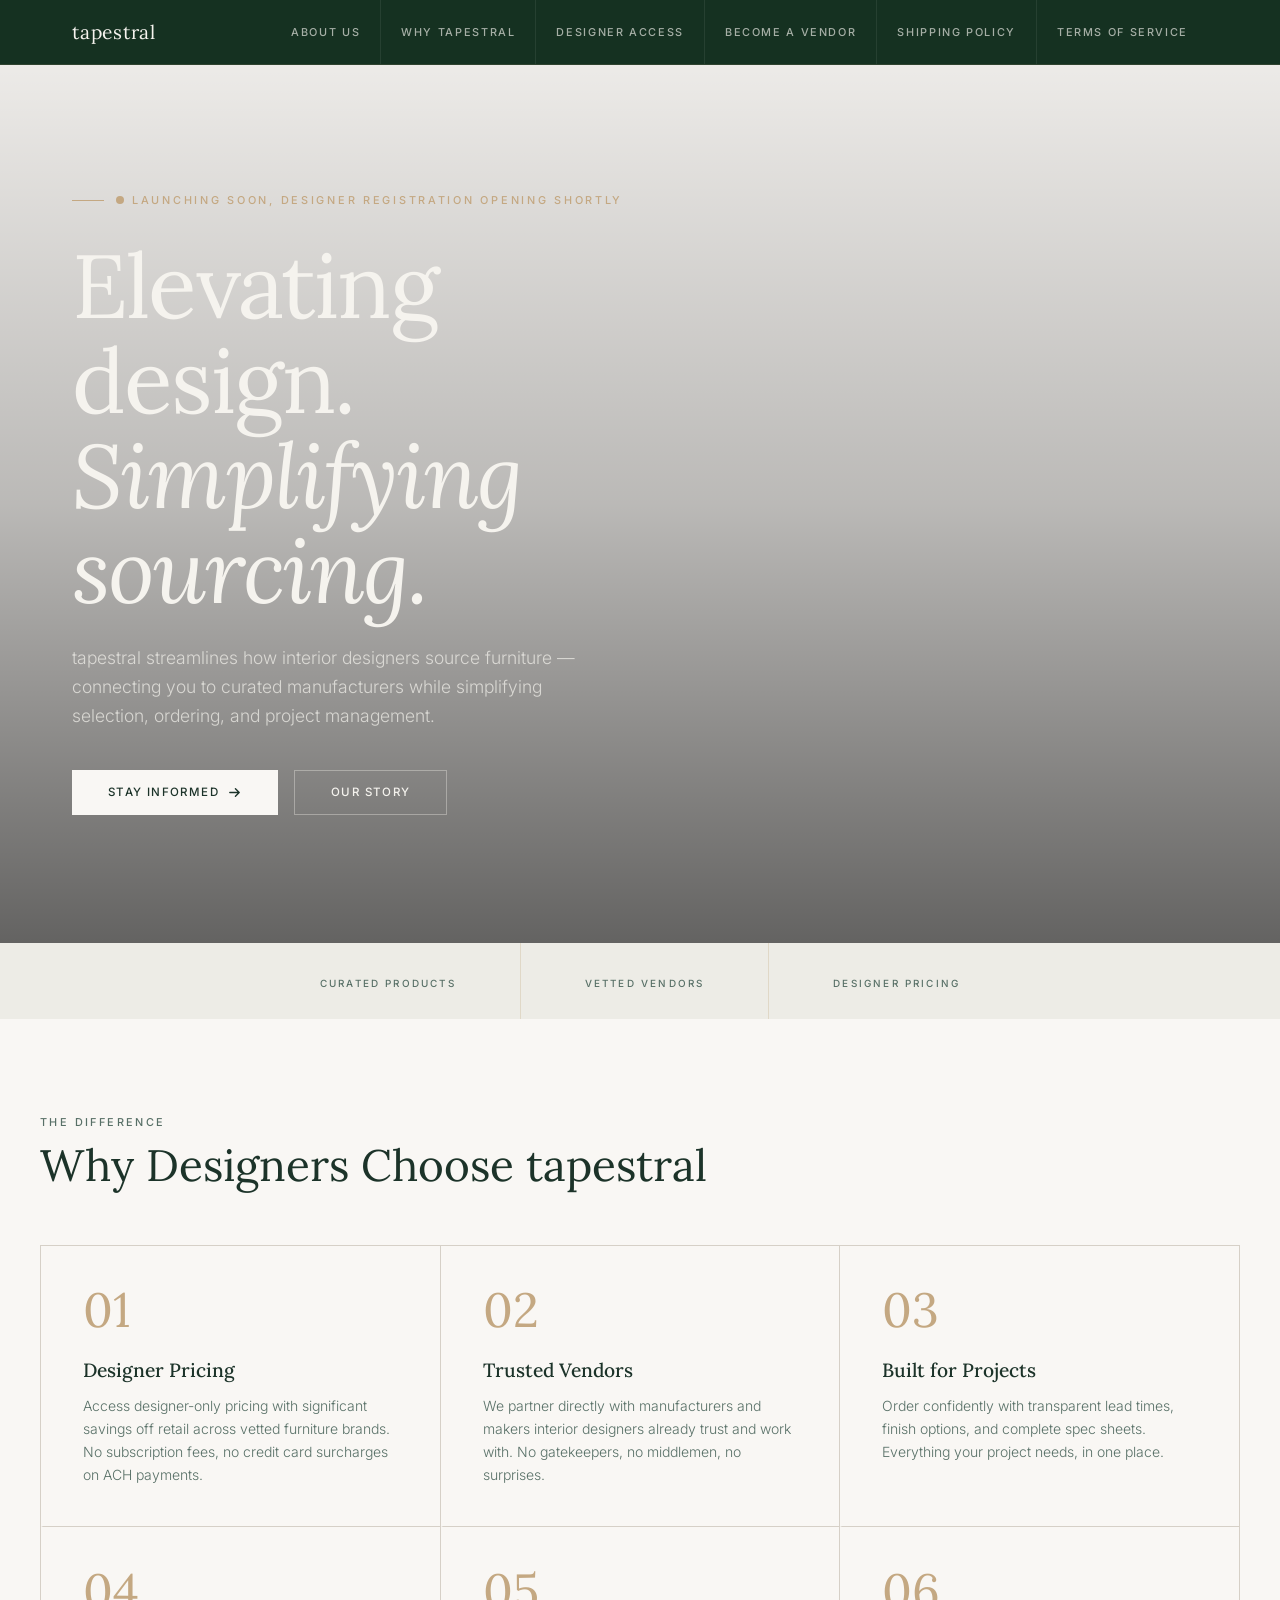
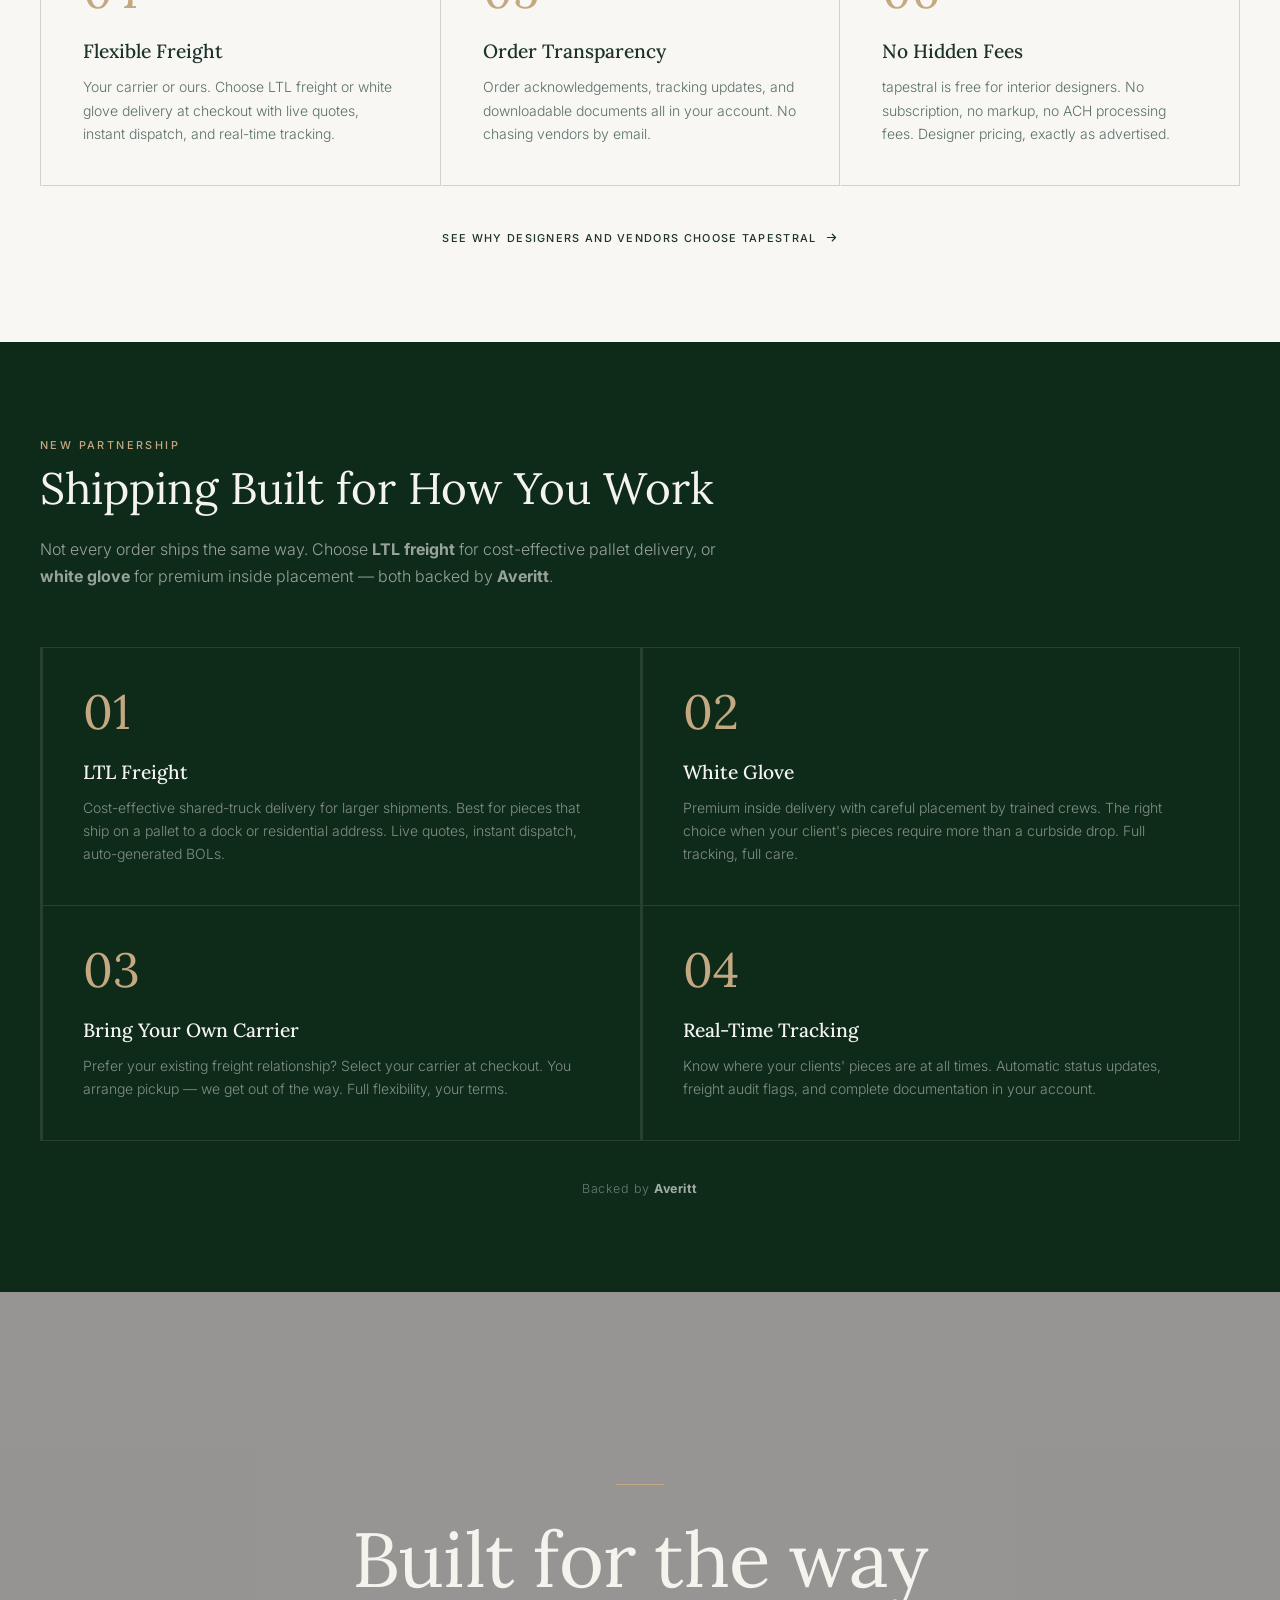
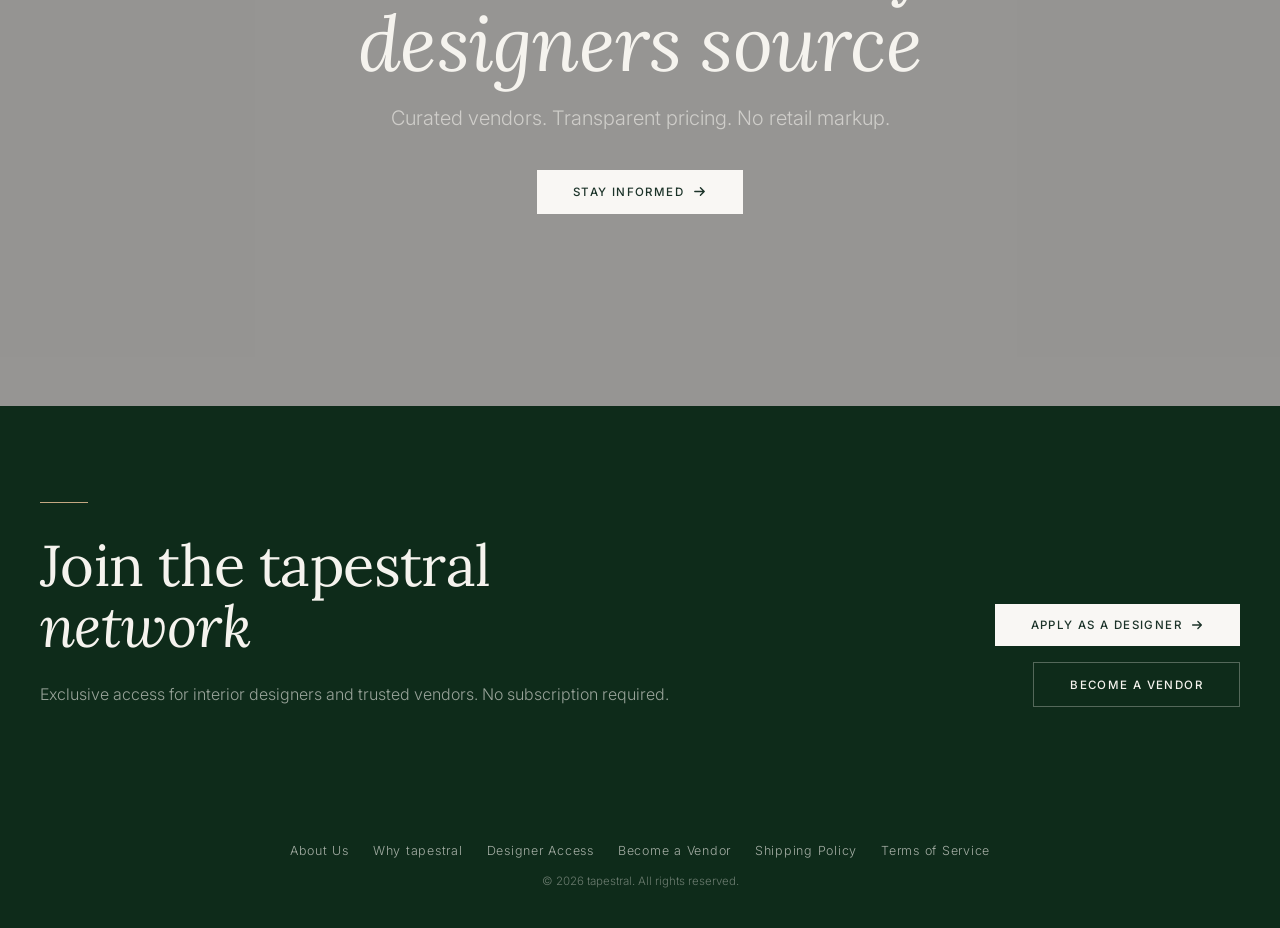
==== commit 71975799: "add shipping-policy" ====
--- a/index.html
+++ b/index.html
@@ -63,6 +63,7 @@
             <a href="why-tapestral.html">Why tapestral</a>
             <a href="designer-access.html">Designer Access</a>
             <a href="become-a-vendor.html">Become a Vendor</a>
+            <a href="shipping-policy.html">Shipping Policy</a>
             <a href="terms-of-service.html">Terms of Service</a>
         </div>
         <button class="hamburger" onclick="toggleMenu()" aria-label="Toggle menu">
@@ -73,6 +74,7 @@
             <a href="why-tapestral.html">Why tapestral</a>
             <a href="designer-access.html">Designer Access</a>
             <a href="become-a-vendor.html">Become a Vendor</a>
+            <a href="shipping-policy.html">Shipping Policy</a>
             <a href="terms-of-service.html">Terms of Service</a>
         </nav>
     </div>
@@ -249,6 +251,7 @@
             <a href="why-tapestral.html">Why tapestral</a>
             <a href="designer-access.html">Designer Access</a>
             <a href="become-a-vendor.html">Become a Vendor</a>
+            <a href="shipping-policy.html">Shipping Policy</a>
             <a href="terms-of-service.html">Terms of Service</a>
         </div>
         <div class="footer-copy">&copy; <span id="year"></span> tapestral. All rights reserved.</div>
--- a/style.css
+++ b/style.css
@@ -5,7 +5,7 @@
 :root {
   --bg:          #F9F7F4;
   --bg-muted:    #EDECE6;
-  --bg-dark:     #233027;
+  --bg-dark:     #0E2B1A;
   --text:        #1C3329;
   --text-muted:  #587067;
   --text-light:  #F5F3EE;
@@ -35,7 +35,7 @@
   position: sticky;
   top: 0;
   z-index: 100;
-  background: rgba(35, 48, 39, 0.97);
+  background: rgba(14, 43, 26, 0.97);
   backdrop-filter: blur(12px);
   -webkit-backdrop-filter: blur(12px);
   border-bottom: 1px solid rgba(196, 168, 130, 0.15);
@@ -114,7 +114,7 @@
   top: 64px;
   right: 1rem;
   z-index: 99;
-  background: rgba(35, 48, 39, 0.98);
+  background: rgba(14, 43, 26, 0.98);
   backdrop-filter: blur(12px);
   -webkit-backdrop-filter: blur(12px);
   border: 1px solid rgba(196, 168, 130, 0.2);
@@ -327,6 +327,9 @@
 .btn-light { background: var(--bg); color: var(--text); }
 .btn-light:hover { background: var(--bg-muted); }
 
+.btn-dark { background: var(--bg-dark); color: var(--text-light); }
+.btn-dark:hover { background: oklch(0.22 0.048 155); }
+
 .btn-ghost {
   border: 1px solid rgba(245, 243, 238, 0.30);
   color: var(--text-light);
@@ -474,6 +477,50 @@
 
 .bg-dark .card-body { color: rgba(245, 243, 238, 0.50); }
 
+.card-badge {
+  font-size: 0.68rem;
+  font-weight: 500;
+  letter-spacing: 0.2em;
+  text-transform: uppercase;
+  color: var(--bronze);
+  margin-bottom: 1rem;
+}
+
+.card-subitems {
+  margin-top: 1.25rem;
+  display: flex;
+  flex-direction: column;
+  gap: 0;
+}
+
+.card-subitem {
+  border-top: 1px solid var(--border);
+  padding-top: 1rem;
+  padding-bottom: 1rem;
+}
+
+.card-subitem:last-child { padding-bottom: 0; }
+
+.card-subitem-label {
+  display: block;
+  font-size: 0.68rem;
+  font-weight: 500;
+  letter-spacing: 0.18em;
+  text-transform: uppercase;
+  color: var(--text);
+  margin-bottom: 0.4rem;
+}
+
+.card-subitem-body {
+  font-size: 0.8125rem;
+  line-height: 1.65;
+  color: var(--text-muted);
+}
+
+.bg-dark .card-subitem { border-color: rgba(255,255,255,0.10); }
+.bg-dark .card-subitem-label { color: var(--text-light); }
+.bg-dark .card-subitem-body { color: rgba(245,243,238,0.50); }
+
 @media (min-width: 768px) { .grid-cols-2 { grid-template-columns: repeat(2, 1fr); } }
 @media (min-width: 768px) { .grid-cols-3 { grid-template-columns: repeat(3, 1fr); } }
 @media (min-width: 1024px){ .grid-cols-4 { grid-template-columns: repeat(4, 1fr); } }
@@ -784,7 +831,7 @@
 
 .founder-avatar {
   height: 12rem;
-  background: linear-gradient(135deg, var(--bg-dark), rgba(35,48,39,0.60));
+  background: linear-gradient(135deg, var(--bg-dark), rgba(14,43,26,0.60));
   display: flex;
   align-items: center;
   justify-content: center;
@@ -981,6 +1028,79 @@
 .bg-dark .link-arrow { color: rgba(245,243,238,0.60); }
 .bg-dark .link-arrow:hover { color: var(--text-light); }
 
+/* ── Legal Document ───────────────────────────────────────── */
+.legal-doc {
+  max-width: 760px;
+}
+
+.legal-section {
+  padding-bottom: 2.5rem;
+  border-bottom: 1px solid var(--border);
+  margin-bottom: 2.5rem;
+}
+
+.legal-section:last-child {
+  border-bottom: none;
+  margin-bottom: 0;
+  padding-bottom: 0;
+}
+
+.legal-heading {
+  font-family: 'Lora', serif;
+  font-size: 1.1rem;
+  font-weight: 600;
+  color: var(--text);
+  margin-bottom: 1rem;
+  letter-spacing: 0.01em;
+}
+
+.legal-body {
+  font-size: 0.9375rem;
+  line-height: 1.75;
+  color: var(--text-muted);
+  margin-bottom: 1rem;
+}
+
+.legal-body:last-child { margin-bottom: 0; }
+
+.legal-list {
+  list-style: none;
+  padding: 0;
+  margin: 0;
+  display: flex;
+  flex-direction: column;
+  gap: 0.875rem;
+}
+
+.legal-list li {
+  font-size: 0.9375rem;
+  line-height: 1.75;
+  color: var(--text-muted);
+  padding-left: 1.25rem;
+  position: relative;
+}
+
+.legal-list li::before {
+  content: '';
+  position: absolute;
+  left: 0;
+  top: 0.65em;
+  width: 5px;
+  height: 5px;
+  border-radius: 50%;
+  background: var(--bronze);
+}
+
+.legal-link {
+  color: var(--text);
+  text-decoration: underline;
+  text-underline-offset: 3px;
+  text-decoration-color: var(--bronze);
+  transition: color 0.2s;
+}
+
+.legal-link:hover { color: var(--bronze); }
+
 @media (max-width: 640px) {
   .section { padding: 4rem 1.5rem; }
   .editorial { padding: 8rem 1.5rem; }
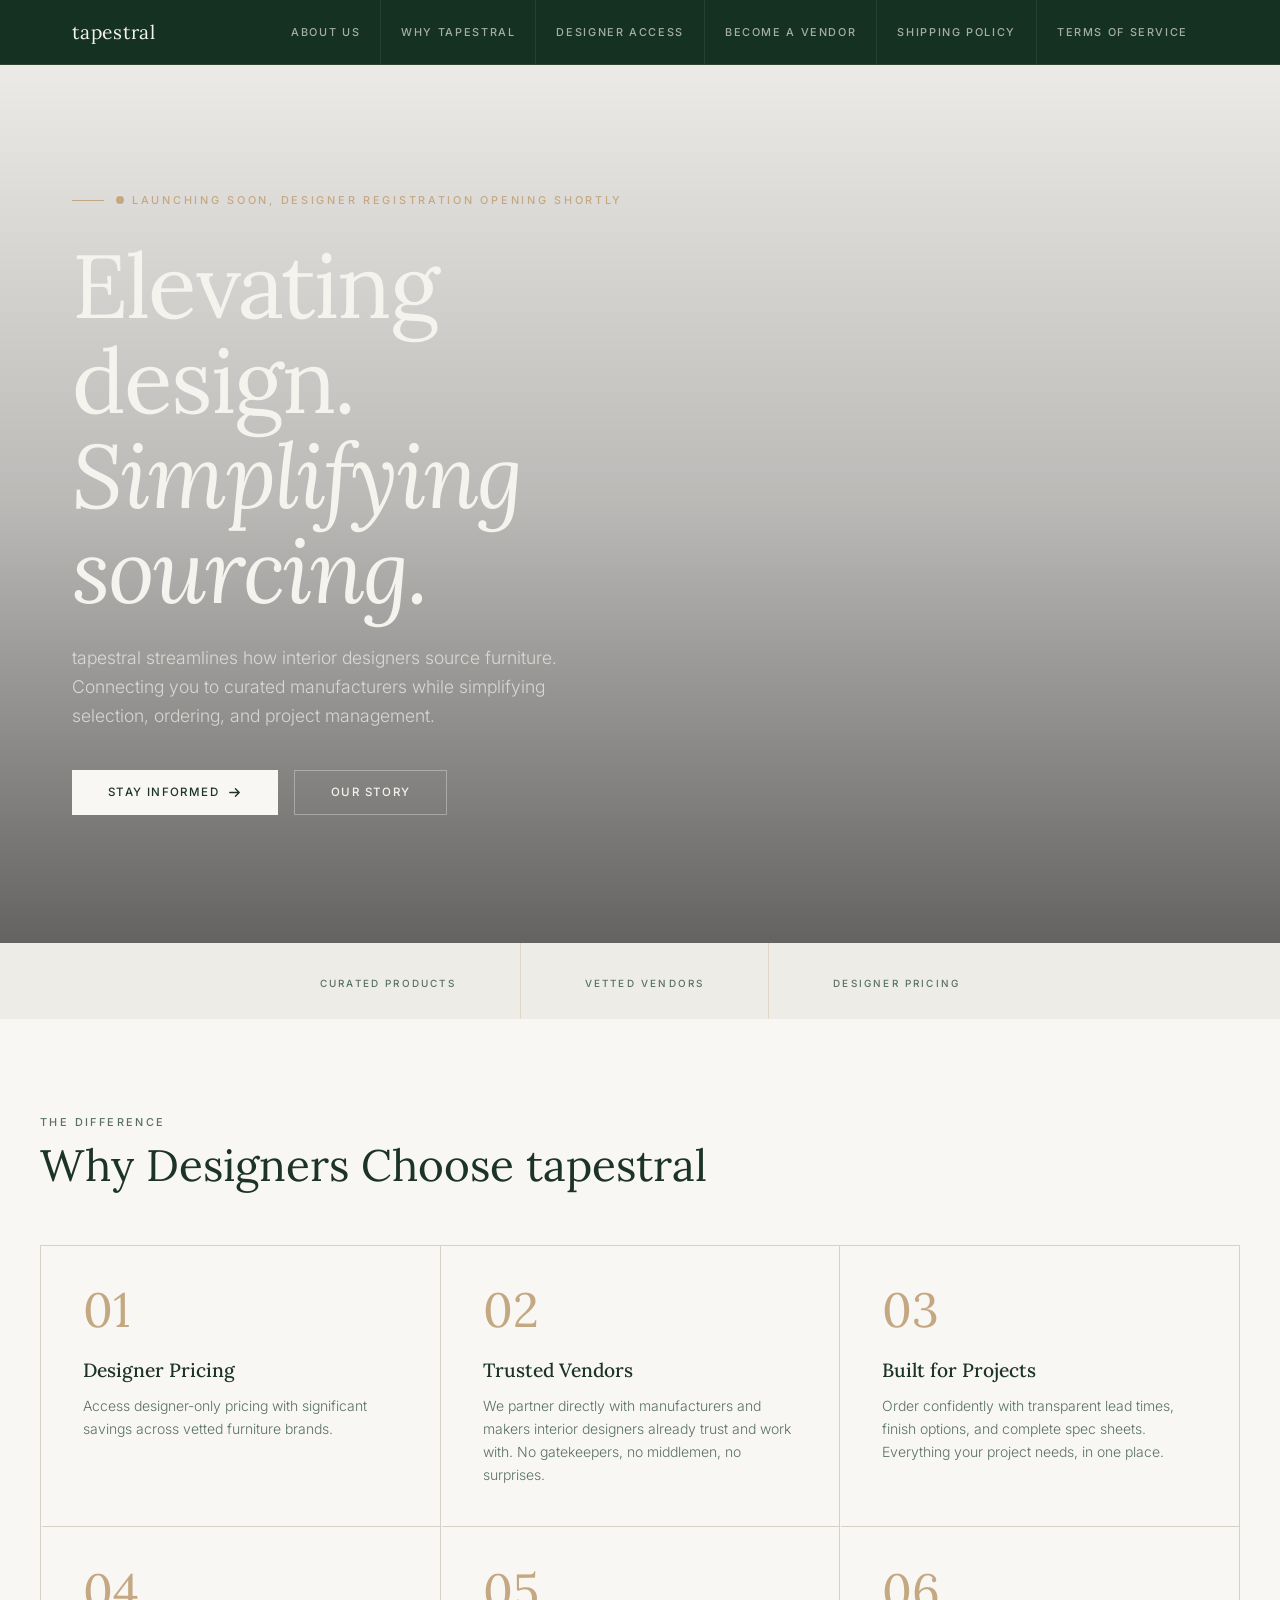
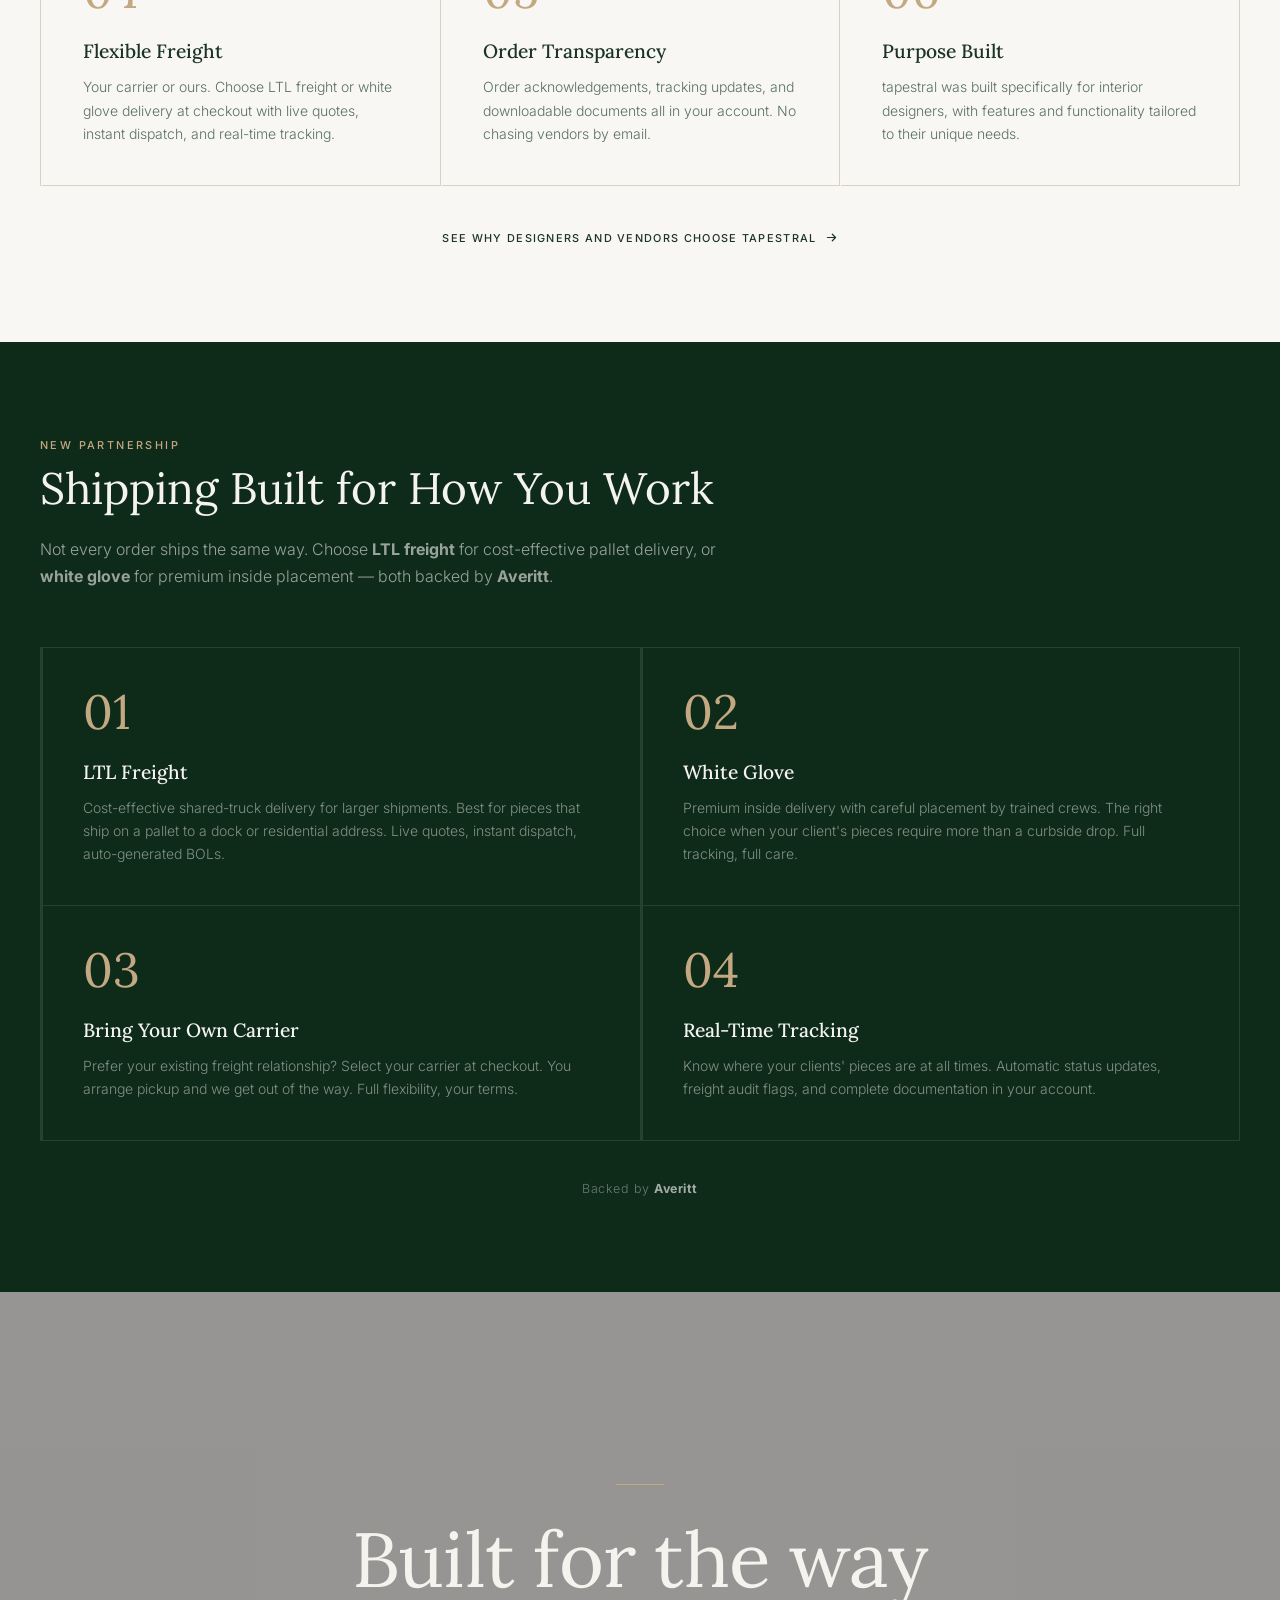
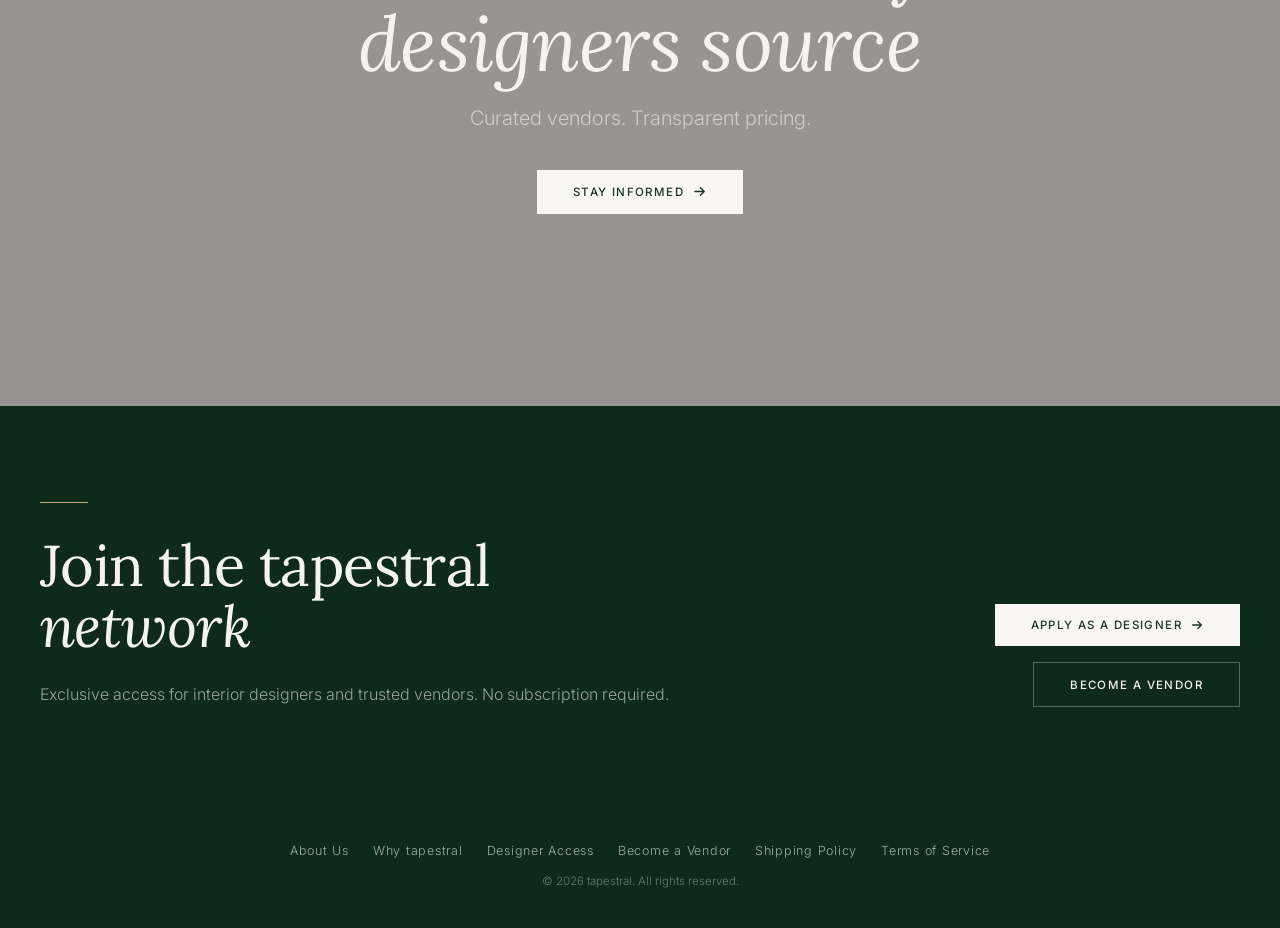
==== commit 3630f0a3: "update wording" ====
--- a/index.html
+++ b/index.html
@@ -95,8 +95,8 @@
             </div>
             <h1>Elevating design.<br><em>Simplifying sourcing.</em></h1>
             <p class="hero-desc">
-                tapestral streamlines how interior designers source furniture &mdash; connecting you to
-                curated manufacturers while simplifying selection, ordering, and project management.
+                tapestral streamlines how interior designers source furniture. Connecting you to curated
+				manufacturers while simplifying selection, ordering, and project management.
             </p>
             <div class="hero-actions">
                 <a href="designer-access.html" class="btn btn-primary">
@@ -130,7 +130,7 @@
             <div class="grid-card">
                 <span class="card-num">01</span>
                 <h3 class="card-title">Designer Pricing</h3>
-                <p class="card-body">Access designer-only pricing with significant savings off retail across vetted furniture brands. No subscription fees, no credit card surcharges on ACH payments.</p>
+                <p class="card-body">Access designer-only pricing with significant savings across vetted furniture brands.</p>
             </div>
             <div class="grid-card">
                 <span class="card-num">02</span>
@@ -154,8 +154,8 @@
             </div>
             <div class="grid-card">
                 <span class="card-num">06</span>
-                <h3 class="card-title">No Hidden Fees</h3>
-                <p class="card-body">tapestral is free for interior designers. No subscription, no markup, no ACH processing fees. Designer pricing, exactly as advertised.</p>
+                <h3 class="card-title">Purpose Built</h3>
+                <p class="card-body">tapestral was built specifically for interior designers, with features and functionality tailored to their unique needs.</p>
             </div>
         </div>
 
@@ -195,7 +195,7 @@
             <div class="grid-card">
                 <span class="card-num">03</span>
                 <h3 class="card-title">Bring Your Own Carrier</h3>
-                <p class="card-body">Prefer your existing freight relationship? Select your carrier at checkout. You arrange pickup &mdash; we get out of the way. Full flexibility, your terms.</p>
+                <p class="card-body">Prefer your existing freight relationship? Select your carrier at checkout. You arrange pickup and we get out of the way. Full flexibility, your terms.</p>
             </div>
             <div class="grid-card">
                 <span class="card-num">04</span>
@@ -215,7 +215,7 @@
     <div class="editorial-content will-reveal">
         <div class="editorial-rule"></div>
         <h2>Built for the way<br><em>designers source</em></h2>
-        <p>Curated vendors. Transparent pricing. No retail markup.</p>
+        <p>Curated vendors. Transparent pricing.</p>
         <a href="designer-access.html" class="btn btn-primary">
             Stay Informed
             <svg width="15" height="15" viewBox="0 0 16 16" fill="none"><path d="M3 8h10M9 4l4 4-4 4" stroke="currentColor" stroke-width="1.5" stroke-linecap="round" stroke-linejoin="round"/></svg>
